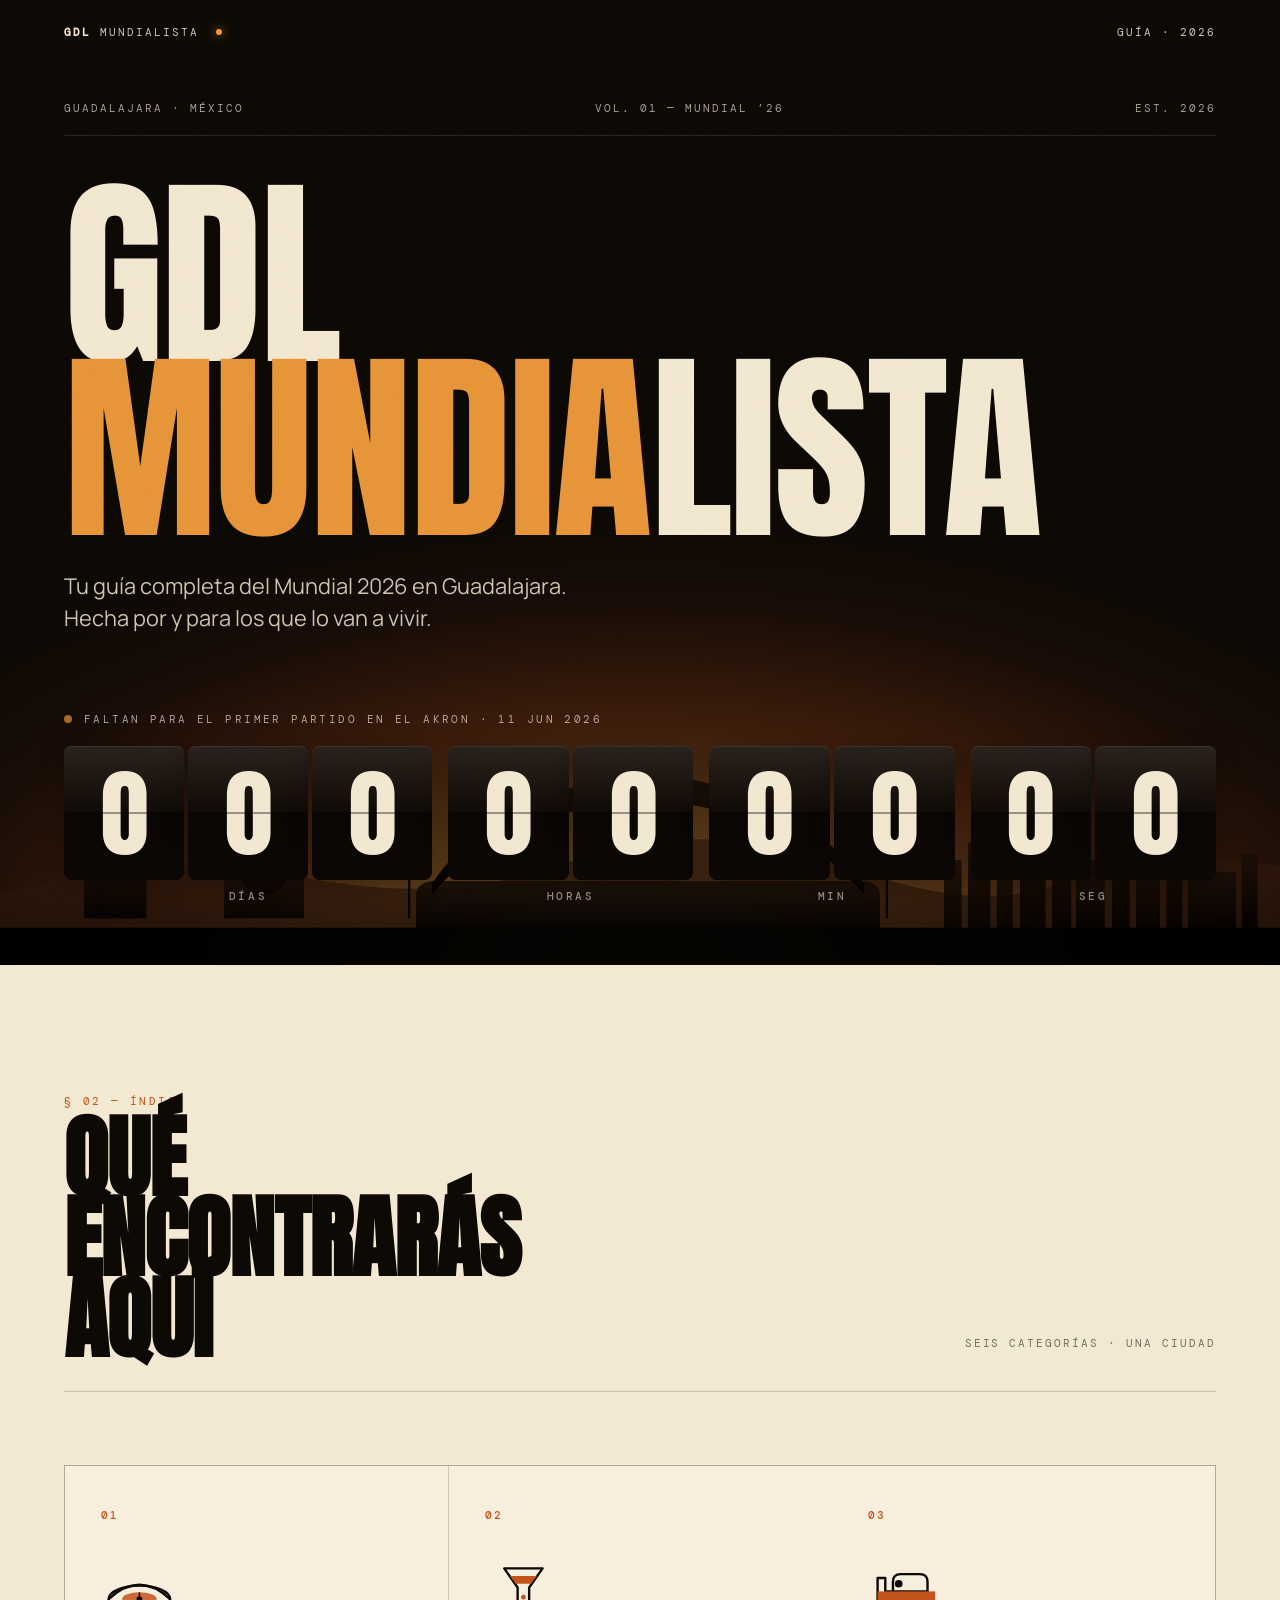
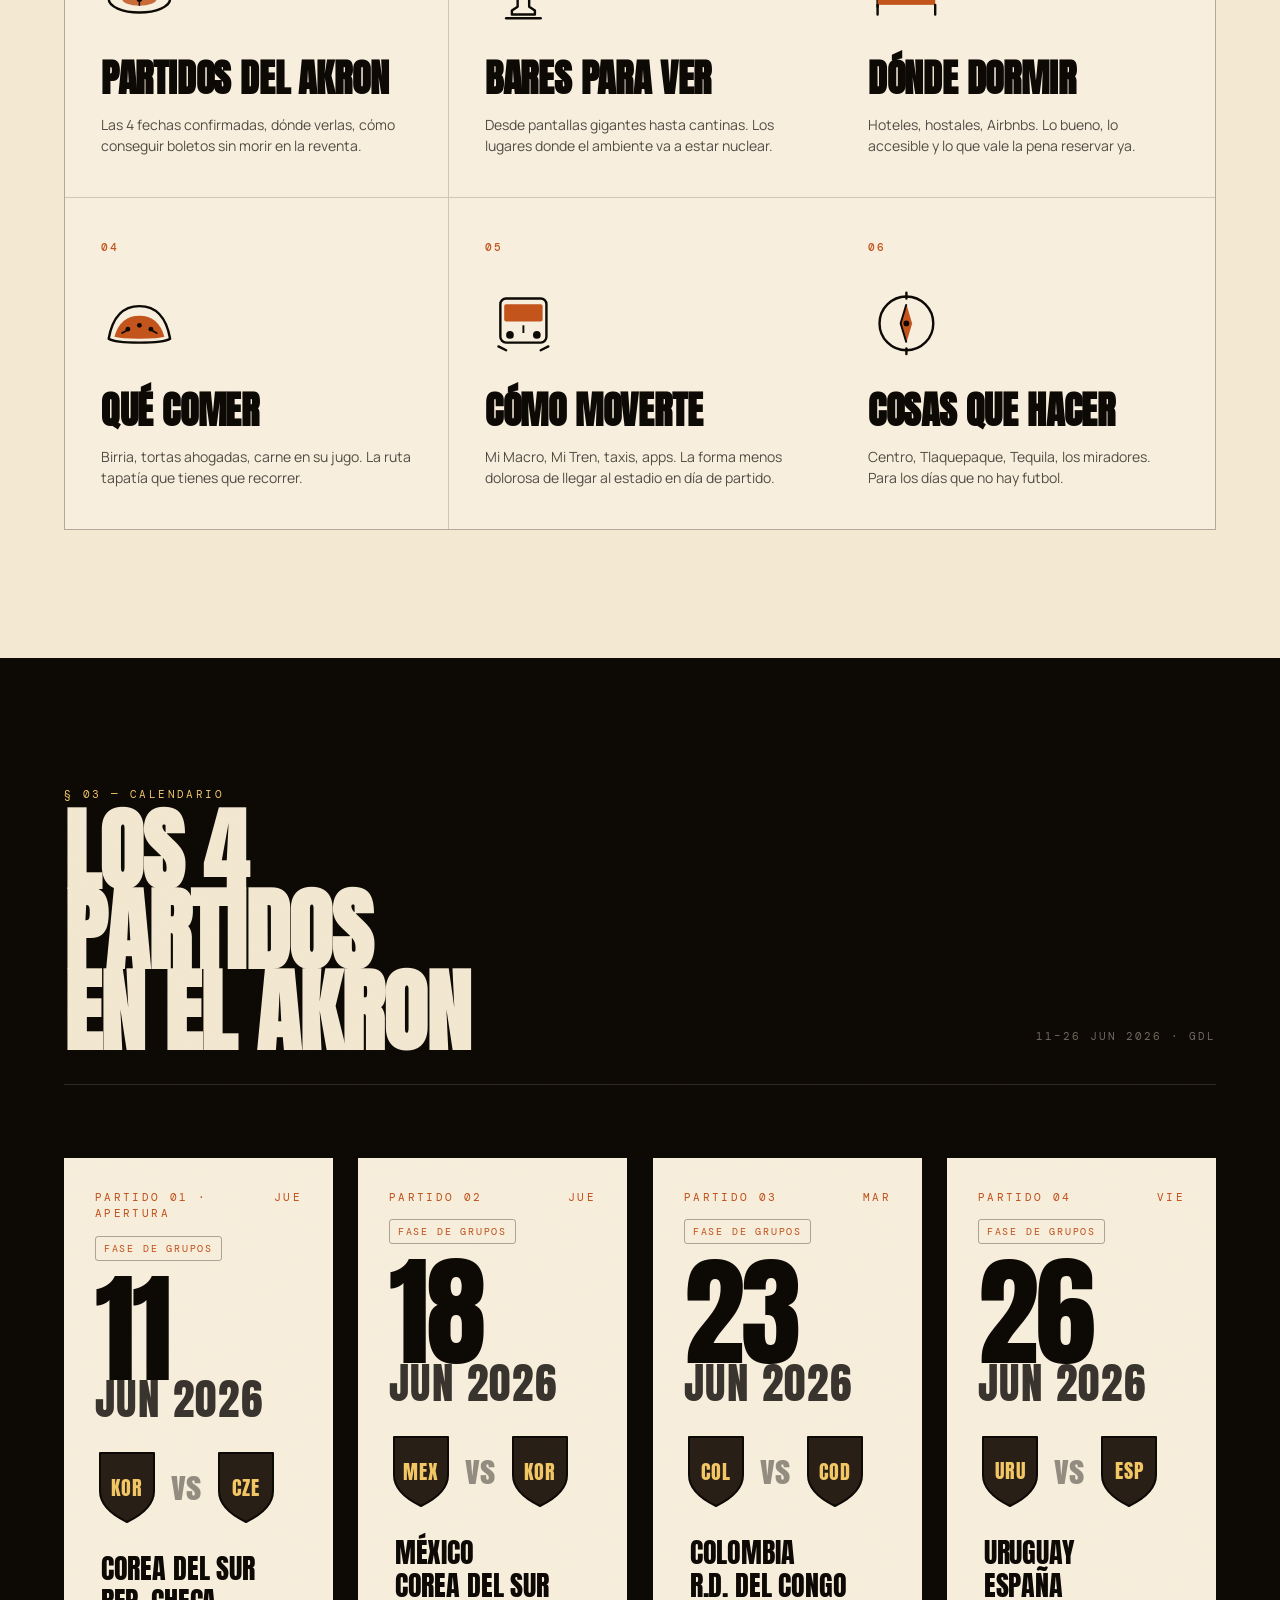
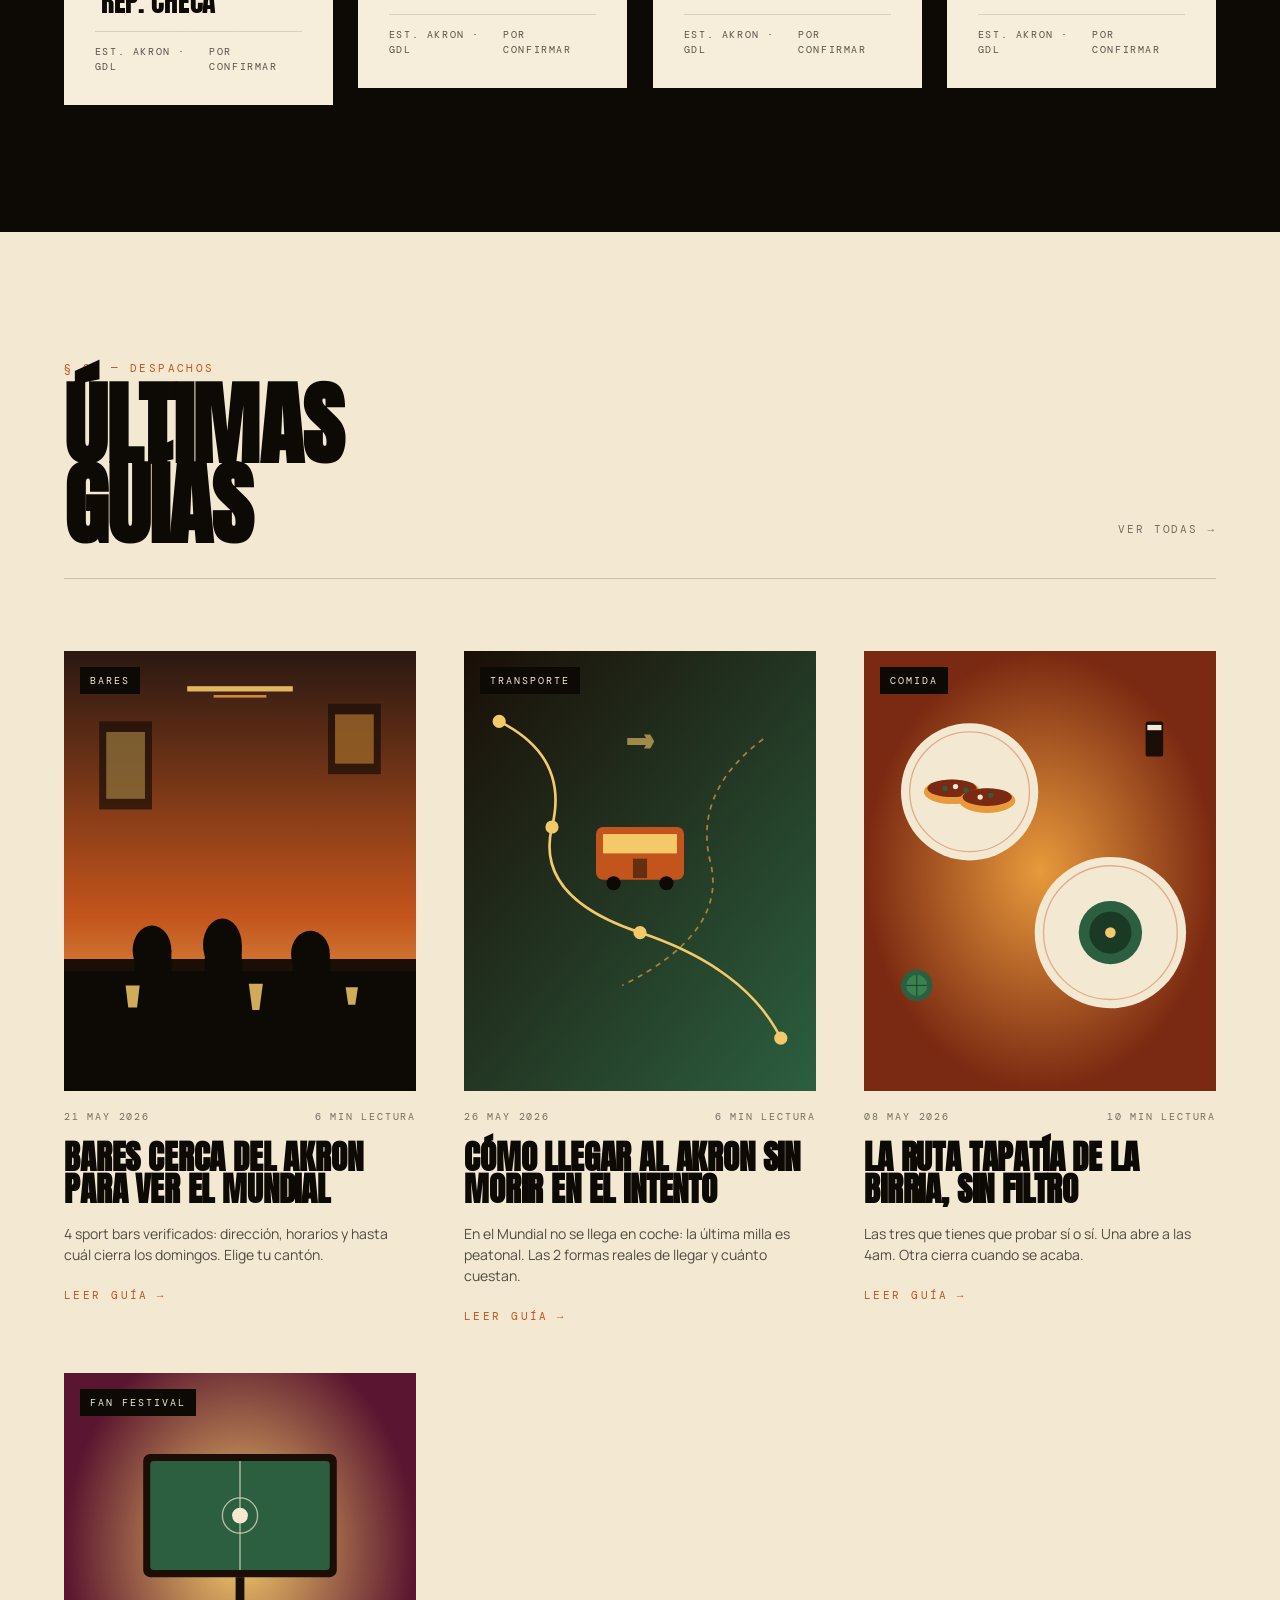
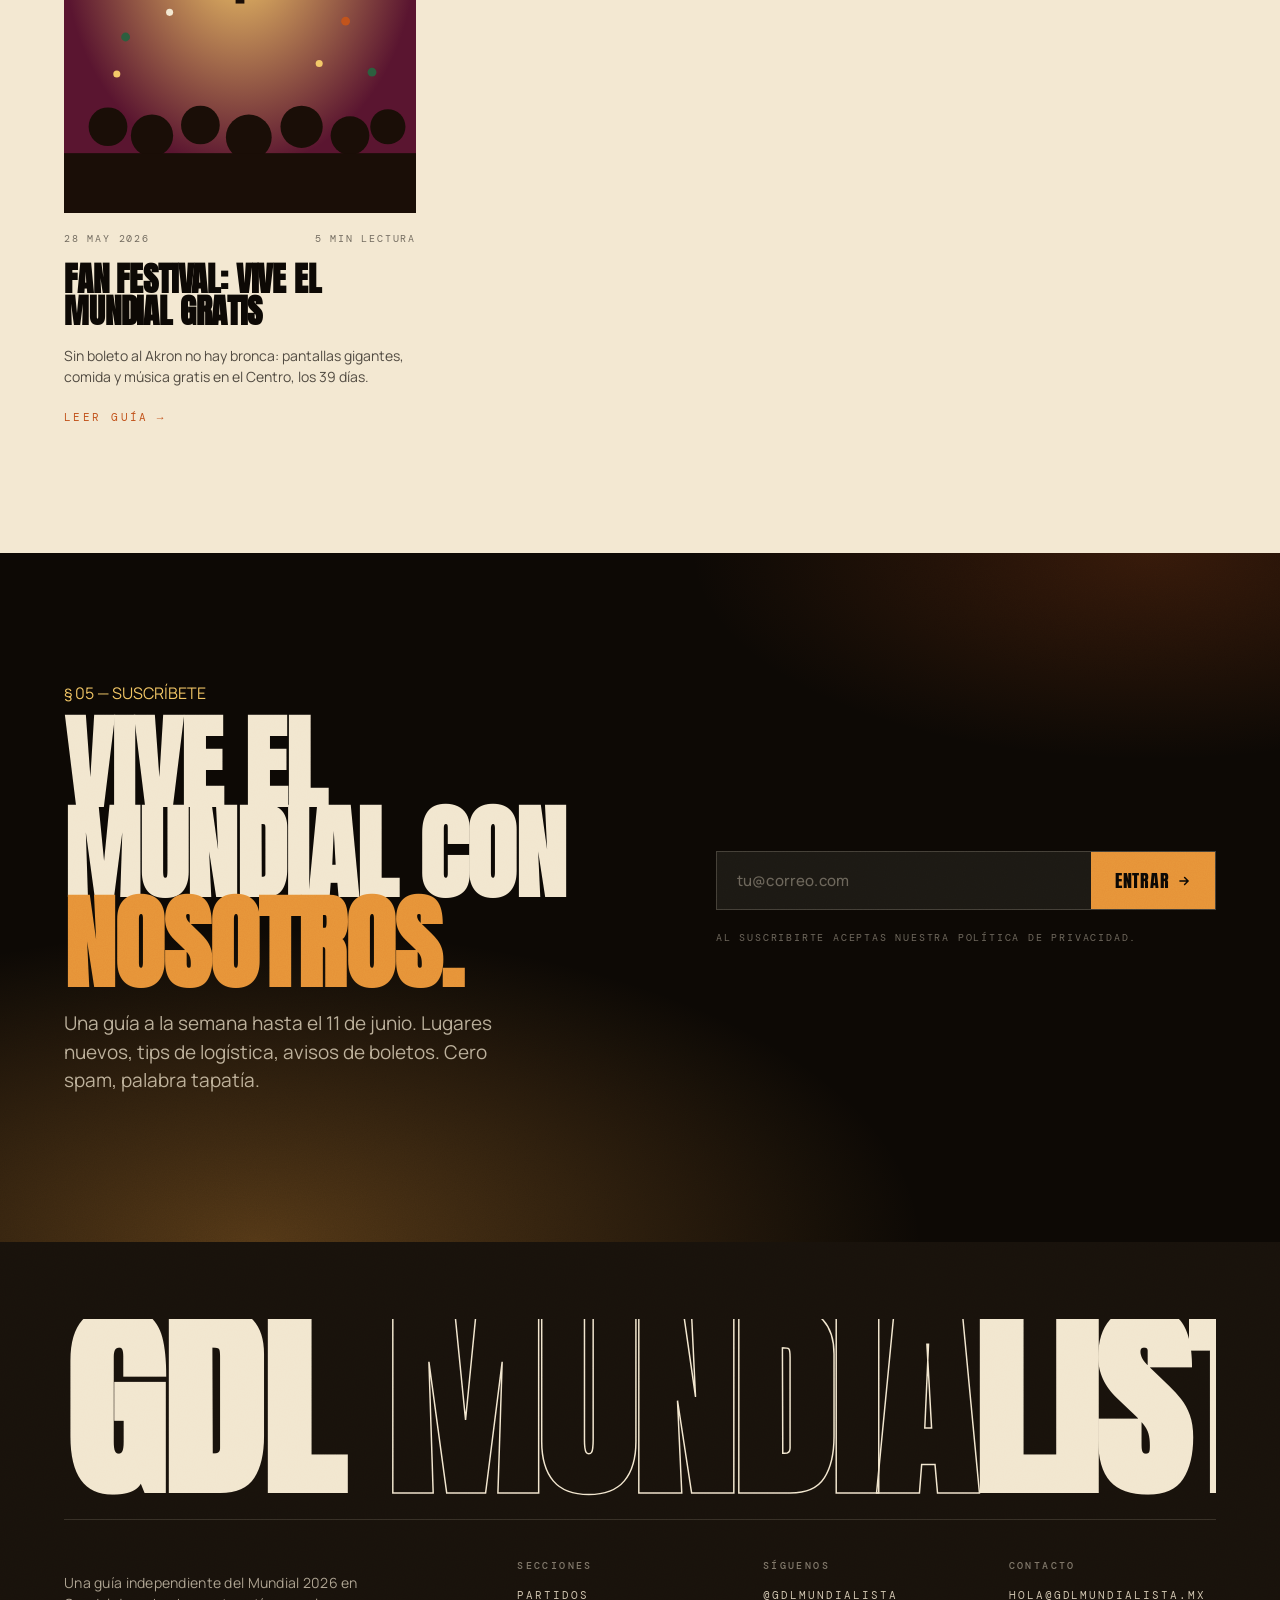
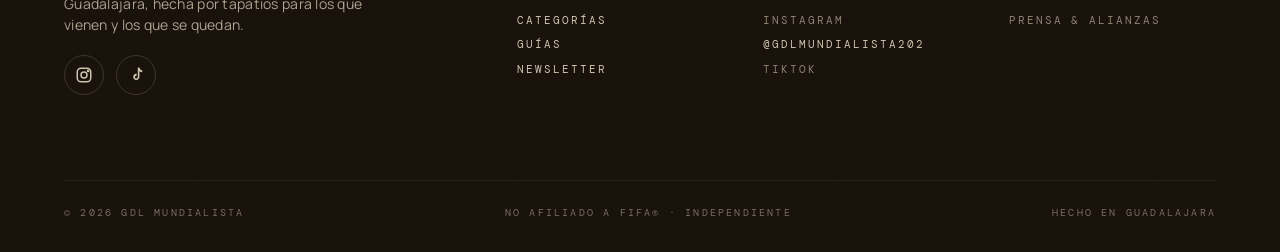
==== index.html @ d313a2b3 "Rename index (3).html to index.html" ====
<!DOCTYPE html>
<html lang="es">
<head>
<meta charset="UTF-8" />
<meta name="viewport" content="width=device-width, initial-scale=1.0" />
<title>GDL Mundialista — Tu guía completa del Mundial 2026 en Guadalajara</title>

<!-- SEO -->
<meta name="description" content="Guía independiente del Mundial 2026 en Guadalajara: los 4 partidos en el Estadio Akron, dónde verlos en bares, dónde dormir, qué comer y cómo moverte. Hecha por tapatíos." />
<meta name="keywords" content="Mundial 2026 Guadalajara, Estadio Akron, partidos Akron, México Mundial 2026, guía Guadalajara Mundial, dónde ver el Mundial GDL" />
<meta name="author" content="GDL Mundialista" />
<meta name="robots" content="index, follow" />
<meta name="theme-color" content="#1a0e07" />

<!-- Open Graph -->
<meta property="og:type" content="website" />
<meta property="og:locale" content="es_MX" />
<meta property="og:site_name" content="GDL Mundialista" />
<meta property="og:title" content="GDL Mundialista — Guía del Mundial 2026 en Guadalajara" />
<meta property="og:description" content="Los 4 partidos en el Akron, bares, hospedaje, comida tapatía y cómo moverte. Tu guía completa del Mundial 2026 en GDL." />

<!-- Twitter -->
<meta name="twitter:card" content="summary_large_image" />
<meta name="twitter:title" content="GDL Mundialista — Guía del Mundial 2026 en Guadalajara" />
<meta name="twitter:description" content="Los 4 partidos en el Akron, bares, hospedaje, comida y transporte. Tu guía del Mundial 2026 en GDL." />

<!-- Favicon (emoji inline, sin archivo extra) -->
<link rel="icon" href="data:image/svg+xml,<svg xmlns='http://www.w3.org/2000/svg' viewBox='0 0 100 100'><text y='.9em' font-size='90'>⚽</text></svg>" />

<link rel="preconnect" href="https://fonts.googleapis.com">
<link rel="preconnect" href="https://fonts.gstatic.com" crossorigin>
<link href="https://fonts.googleapis.com/css2?family=Anton&family=Manrope:wght@300;400;500;600;700;800&family=DM+Mono:wght@400;500&display=swap" rel="stylesheet">

<link rel="stylesheet" href="styles.css">
</head>
<body>

<div class="page p-amber d-balanced">

  <!-- ============================ HERO ============================ -->
  <header class="hero grain">
    <div class="hero-sky"></div>
    <div class="hero-stadium">
      <svg viewBox="0 0 1600 240" preserveAspectRatio="none" aria-hidden="true">
        <defs>
          <linearGradient id="stad-grad" x1="0" y1="0" x2="0" y2="1">
            <stop offset="0%" stop-color="#1a0e07" stop-opacity="0.95" />
            <stop offset="100%" stop-color="#000" stop-opacity="1" />
          </linearGradient>
          <linearGradient id="hill-grad" x1="0" y1="0" x2="0" y2="1">
            <stop offset="0%" stop-color="#3a1d0e" stop-opacity="0.7" />
            <stop offset="100%" stop-color="#1a0e07" stop-opacity="0.9" />
          </linearGradient>
        </defs>
        <path d="M0,180 Q200,140 380,165 T720,150 T1080,160 T1400,140 L1600,155 L1600,240 L0,240 Z" fill="url(#hill-grad)" />
        <g fill="url(#stad-grad)" opacity="0.9">
          <rect x="120" y="120" width="18" height="80" />
          <polygon points="120,120 129,90 138,120" />
          <rect x="148" y="125" width="18" height="75" />
          <polygon points="148,125 157,98 166,125" />
          <rect x="105" y="155" width="78" height="45" />
          <line x1="129" y1="80" x2="129" y2="90" stroke="#3a1d0e" stroke-width="1.5" />
          <line x1="157" y1="88" x2="157" y2="98" stroke="#3a1d0e" stroke-width="1.5" />
        </g>
        <g fill="url(#stad-grad)" opacity="0.85">
          <rect x="280" y="160" width="100" height="40" />
          <ellipse cx="330" cy="160" rx="30" ry="20" />
        </g>
        <g fill="url(#stad-grad)">
          <path d="M520,210 L520,180 Q520,170 540,168 L1080,168 Q1100,170 1100,180 L1100,210 Z" />
          <path d="M540,170 Q620,90 810,75 Q1000,90 1080,170 L1080,180 Q1000,110 810,98 Q620,110 540,180 Z" />
          <rect x="510" y="120" width="3" height="80" />
          <circle cx="511.5" cy="115" r="4" />
          <rect x="1107" y="120" width="3" height="80" />
          <circle cx="1108.5" cy="115" r="4" />
        </g>
        <g fill="url(#stad-grad)" opacity="0.9">
          <rect x="1180" y="150" width="22" height="60" />
          <rect x="1210" y="135" width="28" height="75" />
          <rect x="1246" y="155" width="20" height="55" />
          <rect x="1275" y="115" width="32" height="95" />
          <rect x="1315" y="140" width="24" height="70" />
          <rect x="1345" y="150" width="36" height="60" />
          <rect x="1390" y="125" width="22" height="85" />
          <rect x="1420" y="155" width="30" height="55" />
          <rect x="1458" y="138" width="20" height="72" />
          <rect x="1485" y="160" width="60" height="50" />
          <rect x="1552" y="145" width="20" height="65" />
          <line x1="1286" y1="115" x2="1286" y2="95" stroke="#1a0e07" stroke-width="1.5" />
        </g>
        <rect x="0" y="208" width="1600" height="32" fill="#000" />
      </svg>
    </div>

    <nav class="nav">
      <span><b>GDL</b> Mundialista <span class="dot"></span></span>
      <span>GUÍA · 2026</span>
    </nav>

    <div class="hero-content">
      <div class="hero-meta">
        <span>GUADALAJARA · MÉXICO</span>
        <span>VOL. 01 — MUNDIAL ’26</span>
        <span>EST. 2026</span>
      </div>

      <div class="reveal">
        <h1 class="display hero-title">
          <span class="row">GDL</span>
          <span class="row"><span class="accent">MUNDIA</span>LISTA</span>
        </h1>
      </div>

      <div class="reveal reveal-d2">
        <p class="hero-tagline">
          Tu guía completa del Mundial 2026 en Guadalajara.<br/>
          Hecha por y para los que lo van a vivir.
        </p>
      </div>

      <div class="hero-bottom">
        <div class="reveal reveal-d3">
          <div class="clock-eyebrow">
            <span class="pulse"></span>
            <span>Faltan para el primer partido en el Akron · 11 JUN 2026</span>
          </div>
        </div>
        <div class="reveal reveal-d4">
          <div class="clock" id="clock">
            <div class="clock-unit" style="flex:3 1 0">
              <div class="clock-digits" data-unit="days" data-width="3"></div>
              <div class="clock-label">Días</div>
            </div>
            <div class="clock-unit" style="flex:2 1 0">
              <div class="clock-digits" data-unit="hours" data-width="2"></div>
              <div class="clock-label">Horas</div>
            </div>
            <div class="clock-unit" style="flex:2 1 0">
              <div class="clock-digits" data-unit="minutes" data-width="2"></div>
              <div class="clock-label">Min</div>
            </div>
            <div class="clock-unit" style="flex:2 1 0">
              <div class="clock-digits" data-unit="seconds" data-width="2"></div>
              <div class="clock-label">Seg</div>
            </div>
          </div>
        </div>
      </div>
    </div>
  </header>

  <!-- ============================ CATEGORÍAS ============================ -->
  <section class="section" id="categorias">
    <div class="wrap">
      <div class="reveal">
        <header class="sec-header">
          <div>
            <div class="sec-num">§ 02 — ÍNDICE</div>
            <h2>Qué<br/>encontrarás<br/>aquí</h2>
          </div>
          <div class="meta">SEIS CATEGORÍAS · UNA CIUDAD</div>
        </header>
      </div>

      <div class="cat-grid">
        <div class="reveal reveal-d1 cat-card">
          <div class="cat-num">01</div>
          <div class="cat-icon">
            <svg viewBox="0 0 80 80" fill="none">
              <ellipse cx="40" cy="48" rx="32" ry="14" stroke="var(--ink)" stroke-width="2.5"/>
              <ellipse cx="40" cy="48" rx="18" ry="7" fill="var(--sun-3)" opacity="0.85"/>
              <path d="M8 48 Q40 18 72 48" stroke="var(--ink)" stroke-width="2.5" fill="none" stroke-linecap="round"/>
              <line x1="40" y1="41" x2="40" y2="55" stroke="var(--ink)" stroke-width="1.5"/>
              <circle cx="40" cy="48" r="3" fill="var(--ink)"/>
            </svg>
          </div>
          <h3 class="cat-title">Partidos del Akron</h3>
          <p class="cat-desc">Las 4 fechas confirmadas, dónde verlas, cómo conseguir boletos sin morir en la reventa.</p>
        </div>

        <div class="reveal reveal-d2 cat-card">
          <div class="cat-num">02</div>
          <div class="cat-icon">
            <svg viewBox="0 0 80 80" fill="none">
              <path d="M20 16 L60 16 L46 36 L46 56 L52 60 L52 64 L28 64 L28 60 L34 56 L34 36 Z" stroke="var(--ink)" stroke-width="2.5" stroke-linejoin="round"/>
              <path d="M26 24 L54 24 L48 32 L32 32 Z" fill="var(--sun-3)"/>
              <circle cx="40" cy="46" r="2.5" fill="var(--sun-3)"/>
              <line x1="22" y1="68" x2="58" y2="68" stroke="var(--ink)" stroke-width="2.5" stroke-linecap="round"/>
            </svg>
          </div>
          <h3 class="cat-title">Bares para ver</h3>
          <p class="cat-desc">Desde pantallas gigantes hasta cantinas. Los lugares donde el ambiente va a estar nuclear.</p>
        </div>

        <div class="reveal reveal-d3 cat-card">
          <div class="cat-num">03</div>
          <div class="cat-icon">
            <svg viewBox="0 0 80 80" fill="none">
              <path d="M10 56 L10 26 L18 26 L18 40 L62 40 L62 30 Q62 22 54 22 L34 22 Q26 22 26 30 L26 40" stroke="var(--ink)" stroke-width="2.5" stroke-linejoin="round" stroke-linecap="round" fill="none"/>
              <rect x="10" y="40" width="60" height="14" fill="var(--sun-3)"/>
              <path d="M10 54 L10 64 M70 54 L70 64" stroke="var(--ink)" stroke-width="2.5" stroke-linecap="round"/>
              <circle cx="32" cy="32" r="4" fill="var(--ink)"/>
            </svg>
          </div>
          <h3 class="cat-title">Dónde dormir</h3>
          <p class="cat-desc">Hoteles, hostales, Airbnbs. Lo bueno, lo accesible y lo que vale la pena reservar ya.</p>
        </div>

        <div class="reveal reveal-d4 cat-card">
          <div class="cat-num">04</div>
          <div class="cat-icon">
            <svg viewBox="0 0 80 80" fill="none">
              <path d="M8 56 Q14 22 40 22 Q66 22 72 56 Q66 60 40 60 Q14 60 8 56 Z" stroke="var(--ink)" stroke-width="2.5" stroke-linejoin="round" fill="none"/>
              <path d="M14 54 Q20 32 40 32 Q60 32 66 54 Q60 56 40 56 Q20 56 14 54 Z" fill="var(--sun-3)"/>
              <circle cx="28" cy="46" r="2.5" fill="var(--ink)"/>
              <circle cx="40" cy="42" r="2.5" fill="var(--ink)"/>
              <circle cx="52" cy="46" r="2.5" fill="var(--ink)"/>
              <path d="M22 50 L26 48 M54 48 L58 50" stroke="var(--ink)" stroke-width="1.8" stroke-linecap="round"/>
            </svg>
          </div>
          <h3 class="cat-title">Qué comer</h3>
          <p class="cat-desc">Birria, tortas ahogadas, carne en su jugo. La ruta tapatía que tienes que recorrer.</p>
        </div>

        <div class="reveal reveal-d5 cat-card">
          <div class="cat-num">05</div>
          <div class="cat-icon">
            <svg viewBox="0 0 80 80" fill="none">
              <rect x="16" y="14" width="48" height="46" rx="6" stroke="var(--ink)" stroke-width="2.5"/>
              <rect x="20" y="20" width="40" height="18" rx="2" fill="var(--sun-3)"/>
              <circle cx="26" cy="52" r="4" fill="var(--ink)"/>
              <circle cx="54" cy="52" r="4" fill="var(--ink)"/>
              <line x1="40" y1="42" x2="40" y2="50" stroke="var(--ink)" stroke-width="2"/>
              <line x1="14" y1="64" x2="22" y2="68" stroke="var(--ink)" stroke-width="2.5" stroke-linecap="round"/>
              <line x1="66" y1="64" x2="58" y2="68" stroke="var(--ink)" stroke-width="2.5" stroke-linecap="round"/>
            </svg>
          </div>
          <h3 class="cat-title">Cómo moverte</h3>
          <p class="cat-desc">Mi Macro, Mi Tren, taxis, apps. La forma menos dolorosa de llegar al estadio en día de partido.</p>
        </div>

        <div class="reveal reveal-d6 cat-card">
          <div class="cat-num">06</div>
          <div class="cat-icon">
            <svg viewBox="0 0 80 80" fill="none">
              <circle cx="40" cy="40" r="28" stroke="var(--ink)" stroke-width="2.5"/>
              <path d="M40 20 L46 40 L40 60 L34 40 Z" fill="var(--sun-3)"/>
              <path d="M40 20 L34 40 L40 60" stroke="var(--ink)" stroke-width="2" fill="none" stroke-linejoin="round"/>
              <circle cx="40" cy="40" r="3" fill="var(--ink)"/>
              <line x1="40" y1="8" x2="40" y2="14" stroke="var(--ink)" stroke-width="2.5" stroke-linecap="round"/>
              <line x1="40" y1="66" x2="40" y2="72" stroke="var(--ink)" stroke-width="2.5" stroke-linecap="round"/>
            </svg>
          </div>
          <h3 class="cat-title">Cosas que hacer</h3>
          <p class="cat-desc">Centro, Tlaquepaque, Tequila, los miradores. Para los días que no hay futbol.</p>
        </div>
      </div>
    </div>
  </section>

  <!-- ============================ PARTIDOS ============================ -->
  <section class="section section-dark grain" id="partidos">
    <div class="wrap">
      <div class="reveal">
        <header class="sec-header">
          <div>
            <div class="sec-num">§ 03 — CALENDARIO</div>
            <h2>Los 4<br/>partidos<br/>en el Akron</h2>
          </div>
          <div class="meta">11–26 JUN 2026 · GDL</div>
        </header>
      </div>

      <div class="match-grid">

        <!-- Partido 01 -->
        <div class="reveal reveal-d1">
          <article class="match-poster">
            <div class="match-num">
              <span>PARTIDO 01 · APERTURA</span>
              <span>JUE</span>
            </div>
            <span class="match-tag">Fase de grupos</span>
            <div class="match-date">11<span class="small">JUN 2026</span></div>
            <div class="match-shields">
              <div class="shield">
                <svg viewBox="0 0 60 76" fill="none">
                  <defs><clipPath id="s1a"><path d="M3 4 L57 4 L57 42 Q57 60 30 73 Q3 60 3 42 Z"/></clipPath></defs>
                  <g clip-path="url(#s1a)"><rect x="0" y="0" width="60" height="76" fill="#2a2017"/></g>
                  <path d="M3 4 L57 4 L57 42 Q57 60 30 73 Q3 60 3 42 Z" stroke="currentColor" stroke-width="2" fill="none" stroke-linejoin="round"/>
                  <text x="30" y="47" text-anchor="middle" font-family="Anton, sans-serif" font-size="20" fill="#f3c969" letter-spacing="1">KOR</text>
                </svg>
              </div>
              <span class="shield-vs">vs</span>
              <div class="shield">
                <svg viewBox="0 0 60 76" fill="none">
                  <defs><clipPath id="s1b"><path d="M3 4 L57 4 L57 42 Q57 60 30 73 Q3 60 3 42 Z"/></clipPath></defs>
                  <g clip-path="url(#s1b)"><rect x="0" y="0" width="60" height="76" fill="#2a2017"/></g>
                  <path d="M3 4 L57 4 L57 42 Q57 60 30 73 Q3 60 3 42 Z" stroke="currentColor" stroke-width="2" fill="none" stroke-linejoin="round"/>
                  <text x="30" y="47" text-anchor="middle" font-family="Anton, sans-serif" font-size="20" fill="#f3c969" letter-spacing="1">CZE</text>
                </svg>
              </div>
            </div>
            <div class="match-teams">
              <div class="match-team">Corea del Sur</div>
              <div class="match-team">Rep. Checa</div>
            </div>
            <div class="match-line">
              <span>EST. AKRON · GDL</span>
              <span>Por confirmar</span>
            </div>
          </article>
        </div>

        <!-- Partido 02 -->
        <div class="reveal reveal-d2">
          <article class="match-poster">
            <div class="match-num">
              <span>PARTIDO 02</span>
              <span>JUE</span>
            </div>
            <span class="match-tag">Fase de grupos</span>
            <div class="match-date">18<span class="small">JUN 2026</span></div>
            <div class="match-shields">
              <div class="shield">
                <svg viewBox="0 0 60 76" fill="none">
                  <defs><clipPath id="s2a"><path d="M3 4 L57 4 L57 42 Q57 60 30 73 Q3 60 3 42 Z"/></clipPath></defs>
                  <g clip-path="url(#s2a)"><rect x="0" y="0" width="60" height="76" fill="#2a2017"/></g>
                  <path d="M3 4 L57 4 L57 42 Q57 60 30 73 Q3 60 3 42 Z" stroke="currentColor" stroke-width="2" fill="none" stroke-linejoin="round"/>
                  <text x="30" y="47" text-anchor="middle" font-family="Anton, sans-serif" font-size="20" fill="#f3c969" letter-spacing="1">MEX</text>
                </svg>
              </div>
              <span class="shield-vs">vs</span>
              <div class="shield">
                <svg viewBox="0 0 60 76" fill="none">
                  <defs><clipPath id="s2b"><path d="M3 4 L57 4 L57 42 Q57 60 30 73 Q3 60 3 42 Z"/></clipPath></defs>
                  <g clip-path="url(#s2b)"><rect x="0" y="0" width="60" height="76" fill="#2a2017"/></g>
                  <path d="M3 4 L57 4 L57 42 Q57 60 30 73 Q3 60 3 42 Z" stroke="currentColor" stroke-width="2" fill="none" stroke-linejoin="round"/>
                  <text x="30" y="47" text-anchor="middle" font-family="Anton, sans-serif" font-size="20" fill="#f3c969" letter-spacing="1">KOR</text>
                </svg>
              </div>
            </div>
            <div class="match-teams">
              <div class="match-team">México</div>
              <div class="match-team">Corea del Sur</div>
            </div>
            <div class="match-line">
              <span>EST. AKRON · GDL</span>
              <span>Por confirmar</span>
            </div>
          </article>
        </div>

        <!-- Partido 03 -->
        <div class="reveal reveal-d3">
          <article class="match-poster">
            <div class="match-num">
              <span>PARTIDO 03</span>
              <span>MAR</span>
            </div>
            <span class="match-tag">Fase de grupos</span>
            <div class="match-date">23<span class="small">JUN 2026</span></div>
            <div class="match-shields">
              <div class="shield">
                <svg viewBox="0 0 60 76" fill="none">
                  <defs><clipPath id="s3a"><path d="M3 4 L57 4 L57 42 Q57 60 30 73 Q3 60 3 42 Z"/></clipPath></defs>
                  <g clip-path="url(#s3a)"><rect x="0" y="0" width="60" height="76" fill="#2a2017"/></g>
                  <path d="M3 4 L57 4 L57 42 Q57 60 30 73 Q3 60 3 42 Z" stroke="currentColor" stroke-width="2" fill="none" stroke-linejoin="round"/>
                  <text x="30" y="47" text-anchor="middle" font-family="Anton, sans-serif" font-size="20" fill="#f3c969" letter-spacing="1">COL</text>
                </svg>
              </div>
              <span class="shield-vs">vs</span>
              <div class="shield">
                <svg viewBox="0 0 60 76" fill="none">
                  <defs><clipPath id="s3b"><path d="M3 4 L57 4 L57 42 Q57 60 30 73 Q3 60 3 42 Z"/></clipPath></defs>
                  <g clip-path="url(#s3b)"><rect x="0" y="0" width="60" height="76" fill="#2a2017"/></g>
                  <path d="M3 4 L57 4 L57 42 Q57 60 30 73 Q3 60 3 42 Z" stroke="currentColor" stroke-width="2" fill="none" stroke-linejoin="round"/>
                  <text x="30" y="47" text-anchor="middle" font-family="Anton, sans-serif" font-size="20" fill="#f3c969" letter-spacing="1">COD</text>
                </svg>
              </div>
            </div>
            <div class="match-teams">
              <div class="match-team">Colombia</div>
              <div class="match-team">R.D. del Congo</div>
            </div>
            <div class="match-line">
              <span>EST. AKRON · GDL</span>
              <span>Por confirmar</span>
            </div>
          </article>
        </div>

        <!-- Partido 04 (por confirmar) -->
        <div class="reveal reveal-d4">
          <article class="match-poster">
            <div class="match-num">
              <span>PARTIDO 04</span>
              <span>VIE</span>
            </div>
            <span class="match-tag">Fase de grupos</span>
            <div class="match-date">26<span class="small">JUN 2026</span></div>
            <div class="match-shields">
              <div class="shield">
                <svg viewBox="0 0 60 76" fill="none">
                  <defs><clipPath id="s4a"><path d="M3 4 L57 4 L57 42 Q57 60 30 73 Q3 60 3 42 Z"/></clipPath></defs>
                  <g clip-path="url(#s4a)">
                    <rect x="0" y="0" width="60" height="76" fill="#2a2017"/>
                  </g>
                  <path d="M3 4 L57 4 L57 42 Q57 60 30 73 Q3 60 3 42 Z" stroke="currentColor" stroke-width="2" fill="none" stroke-linejoin="round"/>
                  <text x="30" y="46" text-anchor="middle" font-family="Anton, sans-serif" font-size="20" fill="#f3c969" letter-spacing="1">URU</text>
                </svg>
              </div>
              <span class="shield-vs">vs</span>
              <div class="shield">
                <svg viewBox="0 0 60 76" fill="none">
                  <defs><clipPath id="s4b"><path d="M3 4 L57 4 L57 42 Q57 60 30 73 Q3 60 3 42 Z"/></clipPath></defs>
                  <g clip-path="url(#s4b)">
                    <rect x="0" y="0" width="60" height="76" fill="#2a2017"/>
                  </g>
                  <path d="M3 4 L57 4 L57 42 Q57 60 30 73 Q3 60 3 42 Z" stroke="currentColor" stroke-width="2" fill="none" stroke-linejoin="round"/>
                  <text x="30" y="46" text-anchor="middle" font-family="Anton, sans-serif" font-size="20" fill="#f3c969" letter-spacing="1">ESP</text>
                </svg>
              </div>
            </div>
            <div class="match-teams">
              <div class="match-team">Uruguay</div>
              <div class="match-team">España</div>
            </div>
            <div class="match-line">
              <span>EST. AKRON · GDL</span>
              <span>Por confirmar</span>
            </div>
          </article>
        </div>

      </div>
    </div>
  </section>

  <!-- ============================ GUÍAS ============================ -->
  <section class="section" id="guias">
    <div class="wrap">
      <div class="reveal">
        <header class="sec-header">
          <div>
            <div class="sec-num">§ 04 — DESPACHOS</div>
            <h2>Últimas<br/>guías</h2>
          </div>
          <div class="meta">VER TODAS →</div>
        </header>
      </div>

      <div class="guides-grid">

        <a class="reveal reveal-d1 guide" href="bares.html">
          <div class="guide-cover">
            <span class="guide-cat">Bares</span>
            <svg viewBox="0 0 400 500" preserveAspectRatio="xMidYMid slice">
              <defs>
                <linearGradient id="gc1" x1="0" y1="0" x2="0" y2="1">
                  <stop offset="0%" stop-color="#2a1812"/>
                  <stop offset="60%" stop-color="#c2541c"/>
                  <stop offset="100%" stop-color="#f3c969"/>
                </linearGradient>
              </defs>
              <rect width="400" height="500" fill="url(#gc1)"/>
              <rect x="40" y="80" width="60" height="100" fill="#1a0e07" opacity="0.7"/>
              <rect x="48" y="92" width="44" height="76" fill="#f3c969" opacity="0.4"/>
              <rect x="300" y="60" width="60" height="80" fill="#1a0e07" opacity="0.7"/>
              <rect x="308" y="72" width="44" height="56" fill="#e89a3c" opacity="0.5"/>
              <rect x="0" y="360" width="400" height="140" fill="#0d0905"/>
              <rect x="0" y="350" width="400" height="14" fill="#1a0e07"/>
              <g fill="#0d0905">
                <ellipse cx="100" cy="340" rx="22" ry="28"/>
                <rect x="80" y="340" width="42" height="30"/>
                <ellipse cx="180" cy="334" rx="22" ry="30"/>
                <rect x="160" y="334" width="42" height="40"/>
                <ellipse cx="280" cy="344" rx="22" ry="26"/>
                <rect x="260" y="344" width="42" height="28"/>
              </g>
              <g fill="#f3c969" opacity="0.85">
                <path d="M70 380 L86 380 L83 405 L73 405 Z"/>
                <path d="M210 378 L226 378 L222 408 L214 408 Z"/>
                <path d="M320 382 L334 382 L331 402 L323 402 Z"/>
              </g>
              <rect x="140" y="40" width="120" height="6" fill="#f3c969" opacity="0.9"/>
              <rect x="170" y="50" width="60" height="3" fill="#e89a3c" opacity="0.85"/>
            </svg>
          </div>
          <div class="guide-meta">
            <span>21 MAY 2026</span>
            <span>6 MIN LECTURA</span>
          </div>
          <h3 class="guide-title">Bares cerca del Akron para ver el Mundial</h3>
          <p class="guide-snip">4 sport bars verificados: dirección, horarios y hasta cuál cierra los domingos. Elige tu cantón.</p>
          <span class="guide-read">Leer guía</span>
        </a>

        <a class="reveal reveal-d2 guide" href="transporte.html">
          <div class="guide-cover">
            <span class="guide-cat">Transporte</span>
            <svg viewBox="0 0 400 500" preserveAspectRatio="xMidYMid slice">
              <defs>
                <linearGradient id="gc2" x1="0" y1="0" x2="1" y2="1">
                  <stop offset="0%" stop-color="#1a0e07"/>
                  <stop offset="100%" stop-color="#2c5f3f"/>
                </linearGradient>
              </defs>
              <rect width="400" height="500" fill="url(#gc2)"/>
              <g stroke="#f3c969" stroke-width="3" fill="none" stroke-linecap="round">
                <path d="M40 80 Q120 120 100 200 Q80 280 200 320 Q320 360 360 440"/>
                <circle cx="40" cy="80" r="6" fill="#f3c969"/>
                <circle cx="100" cy="200" r="6" fill="#f3c969"/>
                <circle cx="200" cy="320" r="6" fill="#f3c969"/>
                <circle cx="360" cy="440" r="6" fill="#f3c969"/>
              </g>
              <g stroke="#e89a3c" stroke-width="2" stroke-dasharray="6 6" fill="none" opacity="0.7">
                <path d="M340 100 Q260 160 280 240 Q300 320 180 380"/>
              </g>
              <g transform="translate(150 200)">
                <rect x="0" y="0" width="100" height="60" rx="8" fill="#c2541c"/>
                <rect x="8" y="8" width="84" height="22" fill="#f3c969"/>
                <circle cx="20" cy="64" r="8" fill="#0d0905"/>
                <circle cx="80" cy="64" r="8" fill="#0d0905"/>
                <rect x="42" y="36" width="16" height="22" fill="#0d0905" opacity="0.5"/>
              </g>
              <text x="200" y="120" text-anchor="middle" font-family="Anton, sans-serif" font-size="48" fill="#f3c969" opacity="0.6">→</text>
            </svg>
          </div>
          <div class="guide-meta">
            <span>26 MAY 2026</span>
            <span>6 MIN LECTURA</span>
          </div>
          <h3 class="guide-title">Cómo llegar al Akron sin morir en el intento</h3>
          <p class="guide-snip">En el Mundial no se llega en coche: la última milla es peatonal. Las 2 formas reales de llegar y cuánto cuestan.</p>
          <span class="guide-read">Leer guía</span>
        </a>

        <a class="reveal reveal-d3 guide" href="#">
          <div class="guide-cover">
            <span class="guide-cat">Comida</span>
            <svg viewBox="0 0 400 500" preserveAspectRatio="xMidYMid slice">
              <defs>
                <radialGradient id="gc3" cx="0.5" cy="0.5">
                  <stop offset="0%" stop-color="#e89a3c"/>
                  <stop offset="100%" stop-color="#7a2912"/>
                </radialGradient>
              </defs>
              <rect width="400" height="500" fill="url(#gc3)"/>
              <circle cx="120" cy="160" r="78" fill="#f3e8d2"/>
              <circle cx="120" cy="160" r="68" fill="none" stroke="#c2541c" stroke-width="1.5" opacity="0.4"/>
              <g>
                <ellipse cx="100" cy="160" rx="32" ry="14" fill="#e89a3c"/>
                <ellipse cx="100" cy="156" rx="28" ry="10" fill="#7a2912"/>
                <ellipse cx="140" cy="170" rx="32" ry="14" fill="#e89a3c"/>
                <ellipse cx="140" cy="166" rx="28" ry="10" fill="#7a2912"/>
                <circle cx="92" cy="156" r="3" fill="#2c5f3f"/>
                <circle cx="104" cy="154" r="3" fill="#f3e8d2"/>
                <circle cx="116" cy="158" r="3" fill="#2c5f3f"/>
                <circle cx="132" cy="166" r="3" fill="#f3e8d2"/>
                <circle cx="144" cy="164" r="3" fill="#2c5f3f"/>
              </g>
              <circle cx="280" cy="320" r="86" fill="#f3e8d2"/>
              <circle cx="280" cy="320" r="76" fill="none" stroke="#c2541c" stroke-width="1.5" opacity="0.4"/>
              <g>
                <circle cx="280" cy="320" r="36" fill="#2c5f3f"/>
                <circle cx="280" cy="320" r="24" fill="#1a3a26"/>
                <circle cx="280" cy="320" r="6" fill="#f3c969"/>
              </g>
              <circle cx="60" cy="380" r="18" fill="#2c5f3f"/>
              <circle cx="60" cy="380" r="12" fill="#3a8050"/>
              <line x1="60" y1="368" x2="60" y2="392" stroke="#1a3a26" stroke-width="1"/>
              <line x1="48" y1="380" x2="72" y2="380" stroke="#1a3a26" stroke-width="1"/>
              <rect x="320" y="80" width="20" height="40" rx="3" fill="#1a0e07"/>
              <rect x="322" y="84" width="16" height="6" fill="#f3e8d2"/>
            </svg>
          </div>
          <div class="guide-meta">
            <span>08 MAY 2026</span>
            <span>10 MIN LECTURA</span>
          </div>
          <h3 class="guide-title">La ruta tapatía de la birria, sin filtro</h3>
          <p class="guide-snip">Las tres que tienes que probar sí o sí. Una abre a las 4am. Otra cierra cuando se acaba.</p>
          <span class="guide-read">Leer guía</span>
        </a>

        <a class="reveal reveal-d3 guide" href="fan-fest.html">
          <div class="guide-cover">
            <span class="guide-cat">Fan Festival</span>
            <svg viewBox="0 0 400 500" preserveAspectRatio="xMidYMid slice">
              <defs>
                <radialGradient id="gcff" cx="0.5" cy="0.4">
                  <stop offset="0%" stop-color="#f3c969"/>
                  <stop offset="100%" stop-color="#5a1530"/>
                </radialGradient>
              </defs>
              <rect width="400" height="500" fill="url(#gcff)"/>
              <rect x="90" y="92" width="220" height="140" rx="8" fill="#1a0e07"/>
              <rect x="98" y="100" width="204" height="124" rx="4" fill="#2c5f3f"/>
              <line x1="200" y1="100" x2="200" y2="224" stroke="#f3e8d2" stroke-width="1.5" opacity="0.7"/>
              <circle cx="200" cy="162" r="20" fill="none" stroke="#f3e8d2" stroke-width="1.5" opacity="0.7"/>
              <circle cx="200" cy="162" r="9" fill="#f3e8d2"/>
              <rect x="195" y="232" width="10" height="30" fill="#1a0e07"/>
              <circle cx="70" cy="300" r="5" fill="#2c5f3f"/>
              <circle cx="320" cy="282" r="5" fill="#c2541c"/>
              <circle cx="120" cy="272" r="4" fill="#f3e8d2"/>
              <circle cx="290" cy="330" r="4" fill="#f3c969"/>
              <circle cx="60" cy="342" r="4" fill="#f3c969"/>
              <circle cx="350" cy="340" r="5" fill="#2c5f3f"/>
              <g fill="#1a0e07">
                <circle cx="50" cy="402" r="22"/><circle cx="100" cy="412" r="24"/>
                <circle cx="155" cy="400" r="22"/><circle cx="210" cy="414" r="26"/>
                <circle cx="270" cy="402" r="24"/><circle cx="325" cy="412" r="22"/>
                <circle cx="368" cy="402" r="20"/>
              </g>
              <rect x="0" y="432" width="400" height="70" fill="#1a0e07"/>
            </svg>
          </div>
          <div class="guide-meta">
            <span>28 MAY 2026</span>
            <span>5 MIN LECTURA</span>
          </div>
          <h3 class="guide-title">Fan Festival: vive el Mundial gratis</h3>
          <p class="guide-snip">Sin boleto al Akron no hay bronca: pantallas gigantes, comida y música gratis en el Centro, los 39 días.</p>
          <span class="guide-read">Leer guía</span>
        </a>

      </div>
    </div>
  </section>

  <!-- ============================ NEWSLETTER ============================ -->
  <section class="section newsletter grain" id="newsletter">
    <div class="newsletter-bg"></div>
    <div class="wrap" style="position:relative; z-index:2">
      <div class="newsletter-inner">
        <div class="reveal">
          <div>
            <div class="sec-num" style="color:var(--sun-1); margin-bottom:14px">§ 05 — SUSCRÍBETE</div>
            <h2>Vive el<br/>Mundial con<br/><span class="accent">nosotros.</span></h2>
            <p>Una guía a la semana hasta el 11 de junio. Lugares nuevos, tips de logística, avisos de boletos. Cero spam, palabra tapatía.</p>
          </div>
        </div>

        <div class="reveal reveal-d2">
          <form class="newsletter-form" id="nl-form">
            <div class="input-wrap">
              <input type="email" placeholder="tu@correo.com" required />
              <button type="submit">ENTRAR <svg viewBox="0 0 24 24" width="14" height="14" fill="none" stroke="currentColor" stroke-width="2.5" stroke-linecap="round"><path d="M5 12h14M13 6l6 6-6 6"/></svg></button>
            </div>
            <div class="newsletter-fine" id="nl-fine">AL SUSCRIBIRTE ACEPTAS NUESTRA POLÍTICA DE PRIVACIDAD.</div>
          </form>
        </div>
      </div>
    </div>
  </section>

  <!-- ============================ FOOTER ============================ -->
  <footer class="footer grain">
    <div style="max-width:1320px; margin:0 auto">
      <h2 class="footer-wordmark">GDL <span class="stroke">MUNDIA</span>LISTA</h2>
    </div>
    <div class="footer-grid">
      <div class="footer-col">
        <p class="footer-tag">Una guía independiente del Mundial 2026 en Guadalajara, hecha por tapatíos para los que vienen y los que se quedan.</p>
        <div class="footer-social">
          <a href="https://www.instagram.com/gdlmundialista" aria-label="Instagram" target="_blank" rel="noopener">
            <svg viewBox="0 0 24 24" width="18" height="18" fill="none" stroke="currentColor" stroke-width="2" stroke-linecap="round" stroke-linejoin="round"><rect x="3" y="3" width="18" height="18" rx="5"/><circle cx="12" cy="12" r="4"/><circle cx="17.5" cy="6.5" r="0.8" fill="currentColor"/></svg>
          </a>
          <a href="https://www.tiktok.com/@gdlmundialista202" aria-label="TikTok" target="_blank" rel="noopener">
            <svg viewBox="0 0 24 24" width="18" height="18" fill="currentColor"><path d="M16.6 2c.4 2.2 1.6 3.6 3.8 3.9v2.4c-1.4 0-2.7-.4-3.8-1.2V14c0 4.7-5.1 6.2-7.4 3-1.9-2.7-.2-7 3.6-7v2.6c-.6.1-1.3.4-1.7 1-1.2 1.8 0 3.4 2 2.8 1-.3 1.3-1.2 1.3-2V2h2.2z"/></svg>
          </a>
        </div>
      </div>
      <div class="footer-col">
        <h4>SECCIONES</h4>
        <a href="#partidos">Partidos</a>
        <a href="#categorias">Categorías</a>
        <a href="#guias">Guías</a>
        <a href="#newsletter">Newsletter</a>
      </div>
      <div class="footer-col">
        <h4>SÍGUENOS</h4>
        <a href="https://www.instagram.com/gdlmundialista" target="_blank" rel="noopener">@gdlmundialista</a>
        <span style="opacity:0.55">Instagram</span>
        <a href="https://www.tiktok.com/@gdlmundialista202" target="_blank" rel="noopener">@gdlmundialista202</a>
        <span style="opacity:0.55">TikTok</span>
      </div>
      <div class="footer-col">
        <h4>CONTACTO</h4>
        <a href="mailto:hola@gdlmundialista.mx">hola@gdlmundialista.mx</a>
        <span style="opacity:0.55">Prensa & alianzas</span>
      </div>
    </div>
    <div class="footer-base">
      <span>© 2026 GDL MUNDIALISTA</span>
      <span>NO AFILIADO A FIFA® · INDEPENDIENTE</span>
      <span>HECHO EN GUADALAJARA</span>
    </div>
  </footer>

</div>

<script>
/* ---------- Reveal on scroll ---------- */
(function () {
  var registry = new Set();
  document.querySelectorAll('.reveal').forEach(function (el) { registry.add(el); });
  function check() {
    var trigger = window.innerHeight * 0.9;
    registry.forEach(function (el) {
      var r = el.getBoundingClientRect();
      if (r.top < trigger && r.bottom > 0) { el.classList.add('in'); registry.delete(el); }
    });
  }
  var scheduled = false;
  function schedule() {
    if (scheduled) return;
    scheduled = true;
    requestAnimationFrame(function () { scheduled = false; check(); });
  }
  window.addEventListener('scroll', schedule, { passive: true });
  window.addEventListener('resize', schedule);
  check();
  setTimeout(function () {
    document.querySelectorAll('.reveal').forEach(function (el) { el.classList.add('in'); });
  }, 2500);
})();

/* ---------- Flip clock countdown ---------- */
(function () {
  var TARGET = new Date("2026-06-11T12:00:00-06:00").getTime();
  var containers = Array.prototype.slice.call(document.querySelectorAll('.clock-digits'));

  function remaining() {
    var diff = Math.max(0, TARGET - Date.now());
    var d = Math.floor(diff / 86400000); diff -= d * 86400000;
    var h = Math.floor(diff / 3600000); diff -= h * 3600000;
    var m = Math.floor(diff / 60000); diff -= m * 60000;
    var s = Math.floor(diff / 1000);
    return { days: d, hours: h, minutes: m, seconds: s };
  }

  function ensureDigits(c, width) {
    if (c.children.length === width) return;
    c.innerHTML = '';
    for (var i = 0; i < width; i++) {
      var dd = document.createElement('div');
      dd.className = 'clock-digit';
      dd.appendChild(document.createElement('span'));
      c.appendChild(dd);
    }
  }

  function render() {
    var t = remaining();
    containers.forEach(function (c) {
      var unit = c.getAttribute('data-unit');
      var width = parseInt(c.getAttribute('data-width'), 10);
      ensureDigits(c, width);
      var str = String(Math.max(0, t[unit])).padStart(width, '0');
      for (var i = 0; i < width; i++) {
        var digitBox = c.children[i];
        var span = digitBox.firstChild;
        if (span.textContent !== str[i]) {
          span.textContent = str[i];
          digitBox.classList.add('flip');
          (function (node) { setTimeout(function () { node.classList.remove('flip'); }, 500); })(digitBox);
        }
      }
    });
  }

  render();
  setInterval(render, 1000);
})();

/* ---------- Newsletter (visual, sin backend) ---------- */
(function () {
  var form = document.getElementById('nl-form');
  if (!form) return;
  var input = form.querySelector('input');
  var btn = form.querySelector('button');
  var fine = document.getElementById('nl-fine');
  var defaultBtn = btn.innerHTML;
  form.addEventListener('submit', function (e) {
    e.preventDefault();
    if (input.value.indexOf('@') === -1) return;
    btn.classList.add('is-done');
    btn.innerHTML = '✓ LISTO';
    fine.textContent = 'Nos vemos en tu inbox. Bienvenido al equipo.';
  });
  input.addEventListener('input', function () {
    if (!btn.classList.contains('is-done')) return;
    btn.classList.remove('is-done');
    btn.innerHTML = defaultBtn;
    fine.textContent = 'AL SUSCRIBIRTE ACEPTAS NUESTRA POLÍTICA DE PRIVACIDAD.';
  });
})();
</script>
</body>
</html>
---- styles.css ----
/* ============================================================
   GDL MUNDIALISTA — base styles & design tokens
   ============================================================ */

:root {
  /* base neutrals */
  --ink: #0d0905;
  --ink-2: #1a130c;
  --cream: #f3e8d2;
  --cream-2: #ebdcc0;
  --cream-3: #e0cda8;
  --paper: #f7eedd;

  /* palette: AMBER (default) — atardecer dorado/ámbar */
  --sun-1: #f3c969;   /* light gold */
  --sun-2: #e89a3c;   /* warm amber */
  --sun-3: #c2541c;   /* burnt orange */
  --sun-4: #7a2912;   /* deep ember */

  /* accents */
  --green: #2c5f3f;   /* deep mexican green */
  --red: #b03a3a;     /* vermillion red */

  /* density */
  --pad-section-y: clamp(72px, 10vw, 140px);
  --pad-section-x: clamp(20px, 5vw, 80px);
  --gap-block: clamp(48px, 6vw, 96px);

  /* type */
  --ff-display: "Anton", "Bebas Neue", "Archivo Black", sans-serif;
  --ff-body: "Manrope", system-ui, -apple-system, sans-serif;
  --ff-mono: "DM Mono", ui-monospace, monospace;
}

/* palette variants */
.p-amber {
  --sun-1: #f3c969;
  --sun-2: #e89a3c;
  --sun-3: #c2541c;
  --sun-4: #7a2912;
}
.p-burnt {
  --sun-1: #e8a464;
  --sun-2: #c87035;
  --sun-3: #9a3c14;
  --sun-4: #5a1908;
}
.p-rosy {
  --sun-1: #f4b89a;
  --sun-2: #e07a5f;
  --sun-3: #b04a55;
  --sun-4: #6a1f3d;
}

/* density variants */
.d-airy {
  --pad-section-y: clamp(96px, 13vw, 180px);
  --gap-block: clamp(64px, 8vw, 120px);
}
.d-compact {
  --pad-section-y: clamp(48px, 7vw, 96px);
  --gap-block: clamp(32px, 4vw, 64px);
}

/* ============================================================
   RESET
   ============================================================ */
*, *::before, *::after { box-sizing: border-box; }
html, body { margin: 0; padding: 0; }
body {
  font-family: var(--ff-body);
  background: var(--cream);
  color: var(--ink);
  -webkit-font-smoothing: antialiased;
  text-rendering: optimizeLegibility;
  line-height: 1.5;
  overflow-x: hidden;
}
img, svg { display: block; max-width: 100%; }
button { font: inherit; }

/* ============================================================
   PAPER GRAIN OVERLAY (applied via class)
   ============================================================ */
.grain {
  position: relative;
}
.grain::after {
  content: "";
  position: absolute;
  inset: 0;
  pointer-events: none;
  z-index: 5;
  opacity: 0.18;
  mix-blend-mode: overlay;
  background-image: url("data:image/svg+xml;utf8,<svg xmlns='http://www.w3.org/2000/svg' width='320' height='320'><filter id='n'><feTurbulence type='fractalNoise' baseFrequency='0.9' numOctaves='2' stitchTiles='stitch'/><feColorMatrix values='0 0 0 0 0  0 0 0 0 0  0 0 0 0 0  0 0 0 0.5 0'/></filter><rect width='100%25' height='100%25' filter='url(%23n)'/></svg>");
}
.grain-strong::after {
  opacity: 0.32;
  mix-blend-mode: multiply;
}

/* ============================================================
   TYPOGRAPHY
   ============================================================ */
.display {
  font-family: var(--ff-display);
  font-weight: 400;
  text-transform: uppercase;
  letter-spacing: -0.005em;
  line-height: 0.85;
}
.eyebrow {
  font-family: var(--ff-mono);
  font-size: 11px;
  letter-spacing: 0.22em;
  text-transform: uppercase;
  font-weight: 500;
}
.body-lg { font-size: clamp(17px, 1.6vw, 21px); line-height: 1.55; }

/* ============================================================
   LAYOUT
   ============================================================ */
.wrap {
  width: 100%;
  max-width: 1320px;
  margin: 0 auto;
  padding-left: var(--pad-section-x);
  padding-right: var(--pad-section-x);
}
.section {
  padding-top: var(--pad-section-y);
  padding-bottom: var(--pad-section-y);
  position: relative;
}

/* ============================================================
   NAV
   ============================================================ */
.nav {
  position: absolute;
  top: 0;
  left: 0;
  right: 0;
  z-index: 10;
  display: flex;
  align-items: center;
  justify-content: space-between;
  padding: 24px var(--pad-section-x);
  color: rgba(243, 232, 210, 0.85);
  font-family: var(--ff-mono);
  font-size: 11px;
  letter-spacing: 0.18em;
  text-transform: uppercase;
}
.nav b { font-weight: 600; color: var(--cream); }
.nav .dot { display:inline-block; width:6px; height:6px; border-radius:50%; background: var(--sun-2); margin: 0 8px 2px; vertical-align: middle; box-shadow: 0 0 12px var(--sun-2); }

/* ============================================================
   HERO
   ============================================================ */
.hero {
  position: relative;
  min-height: 100vh;
  min-height: 100svh;
  background: var(--ink);
  color: var(--cream);
  overflow: hidden;
  display: flex;
  flex-direction: column;
  justify-content: flex-end;
  padding-top: 100px;
  padding-bottom: 0;
}
.hero.is-cream {
  background: var(--paper);
  color: var(--ink);
}
.hero-sky {
  position: absolute;
  inset: 0;
  background:
    radial-gradient(ellipse 90% 60% at 50% 100%,
      rgba(243, 201, 105, 0.55) 0%,
      rgba(232, 154, 60, 0.40) 22%,
      rgba(194, 84, 28, 0.28) 42%,
      rgba(122, 41, 18, 0.12) 62%,
      transparent 78%);
  pointer-events: none;
  z-index: 1;
}
.hero.is-cream .hero-sky {
  background:
    radial-gradient(ellipse 90% 60% at 50% 100%,
      rgba(232, 154, 60, 0.55) 0%,
      rgba(194, 84, 28, 0.35) 30%,
      rgba(122, 41, 18, 0.18) 55%,
      transparent 75%);
  mix-blend-mode: multiply;
}
.hero-content {
  position: relative;
  z-index: 3;
  padding-left: var(--pad-section-x);
  padding-right: var(--pad-section-x);
  max-width: 1320px;
  margin: 0 auto;
  width: 100%;
}
.hero-meta {
  display: flex;
  align-items: center;
  justify-content: space-between;
  flex-wrap: wrap;
  gap: 16px;
  padding-bottom: 18px;
  border-bottom: 1px solid rgba(243, 232, 210, 0.18);
  margin-bottom: clamp(28px, 4vw, 56px);
  font-family: var(--ff-mono);
  font-size: 11px;
  letter-spacing: 0.18em;
  text-transform: uppercase;
  opacity: 0.7;
}
.hero.is-cream .hero-meta { border-bottom-color: rgba(13, 9, 5, 0.15); }

.hero-title {
  font-size: clamp(68px, 16vw, 240px);
  margin: 0;
  letter-spacing: -0.01em;
}
.hero-title .row {
  display: block;
  position: relative;
}
.hero-title .accent {
  color: var(--sun-2);
}
.hero-title .stroke {
  -webkit-text-stroke: 2px currentColor;
  color: transparent;
}
@media (max-width: 700px) {
  .hero-title .stroke { -webkit-text-stroke: 1.5px currentColor; }
}

.hero-tagline {
  margin-top: clamp(20px, 3vw, 36px);
  font-size: clamp(16px, 1.7vw, 22px);
  max-width: 540px;
  line-height: 1.45;
  font-weight: 400;
  opacity: 0.85;
}

.hero-bottom {
  position: relative;
  z-index: 3;
  margin-top: clamp(40px, 6vw, 80px);
}

/* Stadium silhouette */
.hero-stadium {
  position: absolute;
  left: 0; right: 0; bottom: 0;
  height: clamp(120px, 22vw, 280px);
  pointer-events: none;
  z-index: 2;
  opacity: 0.95;
}
.hero-stadium svg { width: 100%; height: 100%; display: block; }

/* ============================================================
   FLIP CLOCK
   ============================================================ */
.clock {
  display: flex;
  align-items: stretch;
  gap: clamp(8px, 1.5vw, 16px);
  flex-wrap: nowrap;
  padding-bottom: clamp(30px, 5vw, 60px);
}
.clock-unit {
  display: flex;
  flex-direction: column;
  align-items: stretch;
  gap: 8px;
  min-width: 0;
  flex: 1 1 0;
}
.clock-digits {
  display: flex;
  gap: 4px;
}
.clock-digit {
  flex: 1 1 0;
  position: relative;
  background: linear-gradient(180deg, #1f1610 0%, #100a06 50%, #0a0604 50%, #0d0805 100%);
  border-radius: clamp(4px, 0.6vw, 8px);
  font-family: var(--ff-display);
  font-size: clamp(34px, 7.5vw, 96px);
  line-height: 1;
  color: var(--cream);
  text-align: center;
  padding: clamp(10px, 1.6vw, 22px) clamp(4px, 0.8vw, 12px) clamp(8px, 1.4vw, 18px);
  overflow: hidden;
  box-shadow:
    inset 0 1px 0 rgba(255,255,255,0.08),
    inset 0 -1px 0 rgba(0,0,0,0.4),
    0 4px 24px rgba(0,0,0,0.3);
  isolation: isolate;
}
.clock-digit::before {
  content: "";
  position: absolute;
  left: 4%;
  right: 4%;
  top: 50%;
  height: 1px;
  background: rgba(0,0,0,0.7);
  z-index: 2;
  transform: translateY(-0.5px);
}
.clock-digit::after {
  content: "";
  position: absolute;
  left: 0; right: 0; top: 0; bottom: 50%;
  background: linear-gradient(180deg, rgba(255,255,255,0.06) 0%, rgba(255,255,255,0) 100%);
  z-index: 1;
  pointer-events: none;
}
.clock-digit span {
  display: block;
  position: relative;
  z-index: 0;
}
.clock-digit.flip span {
  animation: flipDigit 0.5s cubic-bezier(.45,.05,.55,.95);
  transform-origin: 50% 50%;
}
@keyframes flipDigit {
  0%   { transform: rotateX(0deg); opacity: 1; }
  35%  { transform: rotateX(-80deg); opacity: 0.6; }
  55%  { transform: rotateX(80deg); opacity: 0.6; }
  100% { transform: rotateX(0deg); opacity: 1; }
}

.hero.is-cream .clock-digit {
  background: linear-gradient(180deg, var(--ink) 0%, var(--ink-2) 50%, #050302 50%, #0a0604 100%);
}

.clock-label {
  font-family: var(--ff-mono);
  font-size: clamp(9px, 1vw, 11px);
  letter-spacing: 0.24em;
  text-transform: uppercase;
  opacity: 0.6;
  text-align: center;
  font-weight: 500;
}
.clock-eyebrow {
  display: flex;
  align-items: center;
  gap: 12px;
  font-family: var(--ff-mono);
  font-size: 11px;
  letter-spacing: 0.22em;
  text-transform: uppercase;
  opacity: 0.7;
  margin-bottom: clamp(12px, 1.5vw, 20px);
}
.clock-eyebrow .pulse {
  width: 8px; height: 8px; border-radius: 50%;
  background: var(--sun-2);
  box-shadow: 0 0 0 0 var(--sun-2);
  animation: pulse 2s infinite;
}
@keyframes pulse {
  0% { box-shadow: 0 0 0 0 rgba(232, 154, 60, 0.7); }
  70% { box-shadow: 0 0 0 14px rgba(232, 154, 60, 0); }
  100% { box-shadow: 0 0 0 0 rgba(232, 154, 60, 0); }
}

/* ============================================================
   SECTION HEADERS (editorial style)
   ============================================================ */
.sec-header {
  display: flex;
  align-items: flex-end;
  justify-content: space-between;
  gap: 24px;
  margin-bottom: clamp(40px, 6vw, 72px);
  border-bottom: 1px solid rgba(13, 9, 5, 0.18);
  padding-bottom: clamp(20px, 2.5vw, 32px);
  flex-wrap: wrap;
}
.sec-header .sec-num {
  font-family: var(--ff-mono);
  font-size: 11px;
  letter-spacing: 0.22em;
  text-transform: uppercase;
  color: var(--sun-3);
  margin-bottom: 8px;
}
.sec-header h2 {
  font-family: var(--ff-display);
  font-size: clamp(40px, 7vw, 96px);
  line-height: 0.9;
  margin: 0;
  letter-spacing: -0.01em;
  text-transform: uppercase;
  max-width: 14ch;
}
.sec-header .meta {
  font-family: var(--ff-mono);
  font-size: 11px;
  letter-spacing: 0.18em;
  text-transform: uppercase;
  opacity: 0.55;
  white-space: nowrap;
  align-self: flex-end;
  padding-bottom: 8px;
}

/* ============================================================
   CATEGORIES GRID
   ============================================================ */
.cat-grid {
  display: grid;
  grid-template-columns: repeat(2, 1fr);
  gap: 1px;
  background: rgba(13, 9, 5, 0.15);
  border: 1px solid rgba(13, 9, 5, 0.15);
}
@media (min-width: 720px) {
  .cat-grid { grid-template-columns: repeat(3, 1fr); }
}
.cat-card {
  background: var(--paper);
  padding: clamp(28px, 3.2vw, 44px) clamp(24px, 2.8vw, 36px);
  display: flex;
  flex-direction: column;
  gap: 18px;
  position: relative;
  transition: background 0.35s ease;
  min-height: clamp(220px, 22vw, 280px);
}
.cat-card:hover { background: var(--cream-2); }
.cat-num {
  font-family: var(--ff-mono);
  font-size: 11px;
  letter-spacing: 0.22em;
  color: var(--sun-3);
  font-weight: 500;
}
.cat-icon {
  width: clamp(56px, 6vw, 80px);
  height: clamp(56px, 6vw, 80px);
  margin: clamp(4px, 1vw, 12px) 0;
}
.cat-title {
  font-family: var(--ff-display);
  font-size: clamp(26px, 3.2vw, 38px);
  line-height: 0.95;
  text-transform: uppercase;
  margin: 0;
  letter-spacing: -0.005em;
}
.cat-desc {
  font-size: 14px;
  line-height: 1.5;
  opacity: 0.7;
  margin: 0;
  margin-top: auto;
}

/* ============================================================
   MATCHES
   ============================================================ */
.section-dark {
  background: var(--ink);
  color: var(--cream);
}
.section-dark .sec-header { border-bottom-color: rgba(243, 232, 210, 0.15); }
.section-dark .sec-header .sec-num { color: var(--sun-1); }
.section-dark .sec-header .meta { opacity: 0.45; }

.match-grid {
  display: grid;
  grid-template-columns: 1fr;
  gap: clamp(16px, 2vw, 28px);
}
@media (min-width: 720px) {
  .match-grid { grid-template-columns: repeat(2, 1fr); }
}
@media (min-width: 1100px) {
  .match-grid { grid-template-columns: repeat(4, 1fr); }
}

/* POSTER style */
.match-poster {
  position: relative;
  background: var(--paper);
  color: var(--ink);
  padding: clamp(22px, 2.4vw, 32px);
  display: flex;
  flex-direction: column;
  gap: 14px;
  min-height: clamp(420px, 38vw, 520px);
  overflow: hidden;
  transition: transform 0.45s cubic-bezier(.2,.7,.2,1);
}
.match-poster:hover { transform: translateY(-4px); }
.match-poster.tbc { background: #1c150e; color: var(--cream); }
.match-poster.tbc .match-line { border-color: rgba(243, 232, 210, 0.2); }
.match-poster.tbc .match-tag { color: var(--sun-1); border-color: rgba(243, 201, 105, 0.4); }

.match-num {
  font-family: var(--ff-mono);
  font-size: 11px;
  letter-spacing: 0.22em;
  text-transform: uppercase;
  color: var(--sun-3);
  display: flex;
  justify-content: space-between;
}
.match-poster.tbc .match-num { color: var(--sun-1); }

.match-tag {
  font-family: var(--ff-mono);
  font-size: 10px;
  letter-spacing: 0.18em;
  text-transform: uppercase;
  padding: 4px 8px;
  border: 1px solid rgba(13, 9, 5, 0.3);
  border-radius: 3px;
  color: var(--sun-3);
  align-self: flex-start;
}

.match-date {
  font-family: var(--ff-display);
  font-size: clamp(82px, 9.5vw, 140px);
  line-height: 0.82;
  letter-spacing: -0.02em;
  margin: 4px 0;
  text-transform: uppercase;
}
.match-date .small {
  font-size: 0.35em;
  display: block;
  letter-spacing: 0.04em;
  opacity: 0.8;
  margin-top: 4px;
}
.match-date.tbc { color: var(--sun-1); opacity: 0.85; }

.match-shields {
  display: flex;
  align-items: center;
  gap: 12px;
  margin: 14px 0;
}
.shield {
  width: clamp(44px, 5vw, 64px);
  height: clamp(52px, 6vw, 76px);
  position: relative;
  flex-shrink: 0;
}
.shield svg { width: 100%; height: 100%; }
.shield-vs {
  font-family: var(--ff-display);
  font-size: clamp(20px, 2.5vw, 32px);
  opacity: 0.4;
  letter-spacing: 0.02em;
}
.match-teams {
  display: flex;
  flex-direction: column;
  gap: 2px;
  margin-left: 6px;
}
.match-team {
  font-family: var(--ff-display);
  font-size: clamp(20px, 2.2vw, 28px);
  line-height: 1.1;
  text-transform: uppercase;
  letter-spacing: -0.005em;
}
.match-team.q {
  font-family: var(--ff-body);
  font-weight: 600;
  font-size: clamp(11px, 1vw, 13px);
  letter-spacing: 0.04em;
  opacity: 0.55;
  text-transform: uppercase;
  max-width: 22ch;
}

.match-line {
  border-top: 1px solid rgba(13, 9, 5, 0.18);
  padding-top: 12px;
  margin-top: auto;
  display: flex;
  justify-content: space-between;
  font-family: var(--ff-mono);
  font-size: 10px;
  letter-spacing: 0.16em;
  text-transform: uppercase;
  opacity: 0.65;
}

/* TICKET style */
.match-ticket {
  position: relative;
  background: var(--paper);
  color: var(--ink);
  display: grid;
  grid-template-columns: 1fr 90px;
  min-height: clamp(380px, 36vw, 480px);
  overflow: hidden;
  border: 1px solid rgba(13,9,5,0.15);
}
.match-ticket.tbc { background: #1c150e; color: var(--cream); border-color: rgba(243,232,210,0.15); }
.ticket-main {
  padding: clamp(22px, 2.4vw, 32px);
  display: flex;
  flex-direction: column;
  gap: 14px;
}
.ticket-stub {
  background: var(--cream-2);
  display: flex;
  flex-direction: column;
  justify-content: space-between;
  padding: 18px 8px;
  position: relative;
  writing-mode: vertical-rl;
  transform: rotate(180deg);
  border-left: 2px dashed rgba(13,9,5,0.3);
  font-family: var(--ff-mono);
  font-size: 9px;
  letter-spacing: 0.24em;
  text-transform: uppercase;
  align-items: center;
  text-align: center;
}
.match-ticket.tbc .ticket-stub { background: #2a1f15; border-left-color: rgba(243,232,210,0.25); }
.ticket-stub .ticket-no { font-family: var(--ff-display); font-size: 18px; writing-mode: horizontal-tb; transform: rotate(90deg); letter-spacing: 0.05em; color: var(--sun-3); }
.match-ticket.tbc .ticket-stub .ticket-no { color: var(--sun-1); }
.ticket-stub::before {
  content: "";
  position: absolute;
  left: -8px; top: -8px;
  width: 16px; height: 16px;
  border-radius: 50%;
  background: var(--cream);
}
.ticket-stub::after {
  content: "";
  position: absolute;
  left: -8px; bottom: -8px;
  width: 16px; height: 16px;
  border-radius: 50%;
  background: var(--cream);
}
.match-ticket.tbc .ticket-stub::before,
.match-ticket.tbc .ticket-stub::after { background: var(--ink); }
.ticket-barcode {
  display: flex;
  gap: 1px;
  height: 50px;
  align-items: stretch;
  writing-mode: horizontal-tb;
  transform: rotate(90deg);
  margin: 8px 0;
}
.ticket-barcode i {
  display: block;
  background: currentColor;
  width: 2px;
}

/* FICHA style */
.match-ficha {
  background: var(--paper);
  color: var(--ink);
  padding: clamp(22px, 2.4vw, 32px);
  display: flex;
  flex-direction: column;
  gap: 4px;
  min-height: clamp(380px, 36vw, 480px);
  border: 1px solid rgba(13,9,5,0.18);
}
.match-ficha.tbc { background: #1c150e; color: var(--cream); border-color: rgba(243,232,210,0.18); }
.ficha-row {
  display: flex;
  justify-content: space-between;
  padding: 12px 0;
  border-bottom: 1px solid rgba(13,9,5,0.1);
  font-family: var(--ff-mono);
  font-size: 11px;
  letter-spacing: 0.06em;
  text-transform: uppercase;
}
.match-ficha.tbc .ficha-row { border-bottom-color: rgba(243,232,210,0.1); }
.ficha-row b { font-family: var(--ff-body); font-weight: 600; opacity: 0.55; }
.ficha-num {
  font-family: var(--ff-display);
  font-size: clamp(48px, 6vw, 80px);
  line-height: 0.85;
  color: var(--sun-3);
  margin-bottom: 12px;
}
.match-ficha.tbc .ficha-num { color: var(--sun-1); }
.ficha-teams {
  font-family: var(--ff-display);
  font-size: clamp(28px, 3vw, 40px);
  line-height: 1;
  text-transform: uppercase;
  margin: 12px 0;
}
.ficha-vs { color: var(--sun-3); margin: 0 8px; }
.match-ficha.tbc .ficha-vs { color: var(--sun-1); }

/* ============================================================
   GUIDES (blog cards)
   ============================================================ */
.guides-grid {
  display: grid;
  grid-template-columns: 1fr;
  gap: clamp(32px, 4vw, 48px);
}
@media (min-width: 720px) {
  .guides-grid { grid-template-columns: repeat(3, 1fr); }
}
.guide {
  display: flex;
  flex-direction: column;
  gap: 18px;
  text-decoration: none;
  color: inherit;
  cursor: pointer;
}
.guide-cover {
  aspect-ratio: 4 / 5;
  width: 100%;
  position: relative;
  overflow: hidden;
  background: var(--cream-2);
}
.guide-cover svg {
  width: 100%; height: 100%;
  transition: transform 0.6s cubic-bezier(.2,.7,.2,1);
}
.guide:hover .guide-cover svg { transform: scale(1.04); }
.guide-cat {
  position: absolute;
  top: 16px; left: 16px;
  font-family: var(--ff-mono);
  font-size: 10px;
  letter-spacing: 0.2em;
  text-transform: uppercase;
  background: var(--ink);
  color: var(--cream);
  padding: 6px 10px;
  z-index: 2;
}
.guide-meta {
  display: flex;
  justify-content: space-between;
  font-family: var(--ff-mono);
  font-size: 10px;
  letter-spacing: 0.18em;
  text-transform: uppercase;
  opacity: 0.55;
}
.guide-title {
  font-family: var(--ff-display);
  font-size: clamp(26px, 2.6vw, 34px);
  line-height: 0.95;
  text-transform: uppercase;
  letter-spacing: -0.005em;
  margin: 0;
}
.guide-snip {
  font-size: 14px;
  line-height: 1.5;
  opacity: 0.7;
  margin: 0;
}
.guide-read {
  font-family: var(--ff-mono);
  font-size: 11px;
  letter-spacing: 0.22em;
  text-transform: uppercase;
  color: var(--sun-3);
  margin-top: 4px;
  display: inline-flex;
  align-items: center;
  gap: 8px;
}
.guide-read::after { content: "→"; transition: transform 0.3s ease; }
.guide:hover .guide-read::after { transform: translateX(4px); }

/* ============================================================
   NEWSLETTER
   ============================================================ */
.newsletter {
  background: var(--ink);
  color: var(--cream);
  position: relative;
  overflow: hidden;
}
.newsletter-bg {
  position: absolute;
  inset: 0;
  background:
    radial-gradient(ellipse 80% 70% at 20% 100%,
      rgba(232, 154, 60, 0.35) 0%,
      transparent 65%),
    radial-gradient(ellipse 60% 50% at 90% 0%,
      rgba(194, 84, 28, 0.25) 0%,
      transparent 60%);
  pointer-events: none;
}
.newsletter-inner {
  position: relative;
  z-index: 2;
  display: grid;
  grid-template-columns: 1fr;
  gap: clamp(36px, 4vw, 64px);
  align-items: center;
}
@media (min-width: 900px) {
  .newsletter-inner { grid-template-columns: 1.2fr 1fr; }
}
.newsletter h2 {
  font-family: var(--ff-display);
  font-size: clamp(48px, 8vw, 120px);
  line-height: 0.88;
  text-transform: uppercase;
  margin: 0;
  letter-spacing: -0.01em;
}
.newsletter h2 .accent { color: var(--sun-2); }
.newsletter p {
  font-size: clamp(16px, 1.5vw, 19px);
  line-height: 1.5;
  opacity: 0.75;
  margin-top: 20px;
  max-width: 38ch;
}
.newsletter-form {
  display: flex;
  flex-direction: column;
  gap: 12px;
}
.newsletter-form .input-wrap {
  display: flex;
  background: rgba(243, 232, 210, 0.08);
  border: 1px solid rgba(243, 232, 210, 0.2);
  border-radius: 0;
  overflow: hidden;
  transition: border-color 0.25s ease;
}
.newsletter-form .input-wrap:focus-within { border-color: var(--sun-2); }
.newsletter-form input {
  flex: 1;
  background: transparent;
  border: 0;
  outline: 0;
  color: var(--cream);
  padding: 18px 20px;
  font: 500 15px/1 var(--ff-body);
  letter-spacing: 0.01em;
}
.newsletter-form input::placeholder { color: rgba(243,232,210,0.4); }
.newsletter-form button {
  background: var(--sun-2);
  color: var(--ink);
  border: 0;
  padding: 0 24px;
  font-family: var(--ff-display);
  font-size: 18px;
  letter-spacing: 0.04em;
  text-transform: uppercase;
  cursor: pointer;
  transition: background 0.2s ease;
  display: inline-flex;
  align-items: center;
  gap: 8px;
}
.newsletter-form button:hover { background: var(--sun-1); }
.newsletter-form button.is-done { background: var(--green); color: var(--cream); }
.newsletter-fine {
  font-family: var(--ff-mono);
  font-size: 10px;
  letter-spacing: 0.18em;
  text-transform: uppercase;
  opacity: 0.45;
  margin-top: 8px;
}

/* ============================================================
   FOOTER
   ============================================================ */
.footer {
  background: var(--ink-2);
  color: var(--cream);
  padding: clamp(56px, 6vw, 96px) var(--pad-section-x) 32px;
  position: relative;
  overflow: hidden;
}
.footer-wordmark {
  font-family: var(--ff-display);
  font-size: clamp(72px, 16vw, 240px);
  line-height: 0.85;
  text-transform: uppercase;
  letter-spacing: -0.01em;
  margin: 0;
  white-space: nowrap;
  overflow: hidden;
  border-bottom: 1px solid rgba(243,232,210,0.15);
  padding-bottom: clamp(16px, 2vw, 28px);
  margin-bottom: clamp(28px, 3vw, 44px);
}
.footer-wordmark .stroke { -webkit-text-stroke: 1.5px var(--cream); color: transparent; }
.footer-grid {
  max-width: 1320px;
  margin: 0 auto;
  display: grid;
  grid-template-columns: 1fr;
  gap: clamp(28px, 3vw, 40px);
  align-items: start;
  font-family: var(--ff-mono);
  font-size: 11px;
  letter-spacing: 0.18em;
  text-transform: uppercase;
}
@media (min-width: 720px) {
  .footer-grid { grid-template-columns: 2fr 1fr 1fr 1fr; }
}
.footer-col h4 {
  font-family: var(--ff-mono);
  font-size: 10px;
  letter-spacing: 0.24em;
  font-weight: 500;
  margin: 0 0 14px;
  opacity: 0.5;
}
.footer-col a, .footer-col span {
  display: block;
  color: var(--cream);
  text-decoration: none;
  margin-bottom: 8px;
  opacity: 0.85;
}
.footer-col a:hover { color: var(--sun-2); }
.footer-tag {
  font-size: 14px;
  letter-spacing: 0.02em;
  text-transform: none;
  font-family: var(--ff-body);
  opacity: 0.7;
  max-width: 36ch;
  line-height: 1.5;
  margin-bottom: 20px;
}
.footer-social {
  display: flex;
  gap: 12px;
  margin-top: 8px;
}
.footer-social a {
  width: 40px; height: 40px;
  border: 1px solid rgba(243,232,210,0.2);
  display: inline-flex;
  align-items: center;
  justify-content: center;
  border-radius: 50%;
  transition: all 0.25s ease;
}
.footer-social a:hover {
  border-color: var(--sun-2);
  background: var(--sun-2);
  color: var(--ink);
}
.footer-base {
  max-width: 1320px;
  margin: clamp(48px, 6vw, 80px) auto 0;
  border-top: 1px solid rgba(243,232,210,0.15);
  padding-top: 24px;
  display: flex;
  justify-content: space-between;
  font-family: var(--ff-mono);
  font-size: 10px;
  letter-spacing: 0.22em;
  text-transform: uppercase;
  opacity: 0.45;
  flex-wrap: wrap;
  gap: 12px;
}

/* ============================================================
   SCROLL ANIMATIONS — subtle upward fade on entry
   ============================================================ */
.reveal {
  opacity: 1;
  transform: translateY(20px);
  transition: opacity 0.8s cubic-bezier(.2,.7,.2,1), transform 0.8s cubic-bezier(.2,.7,.2,1);
  will-change: transform;
}
.reveal.in {
  transform: translateY(0);
}
.reveal-d1 { transition-delay: 0.06s; }
.reveal-d2 { transition-delay: 0.12s; }
.reveal-d3 { transition-delay: 0.18s; }
.reveal-d4 { transition-delay: 0.24s; }
.reveal-d5 { transition-delay: 0.30s; }
.reveal-d6 { transition-delay: 0.36s; }

@media (prefers-reduced-motion: reduce) {
  .reveal { transform: none; transition: none; }
  .clock-digit.flip span { animation: none; }
}
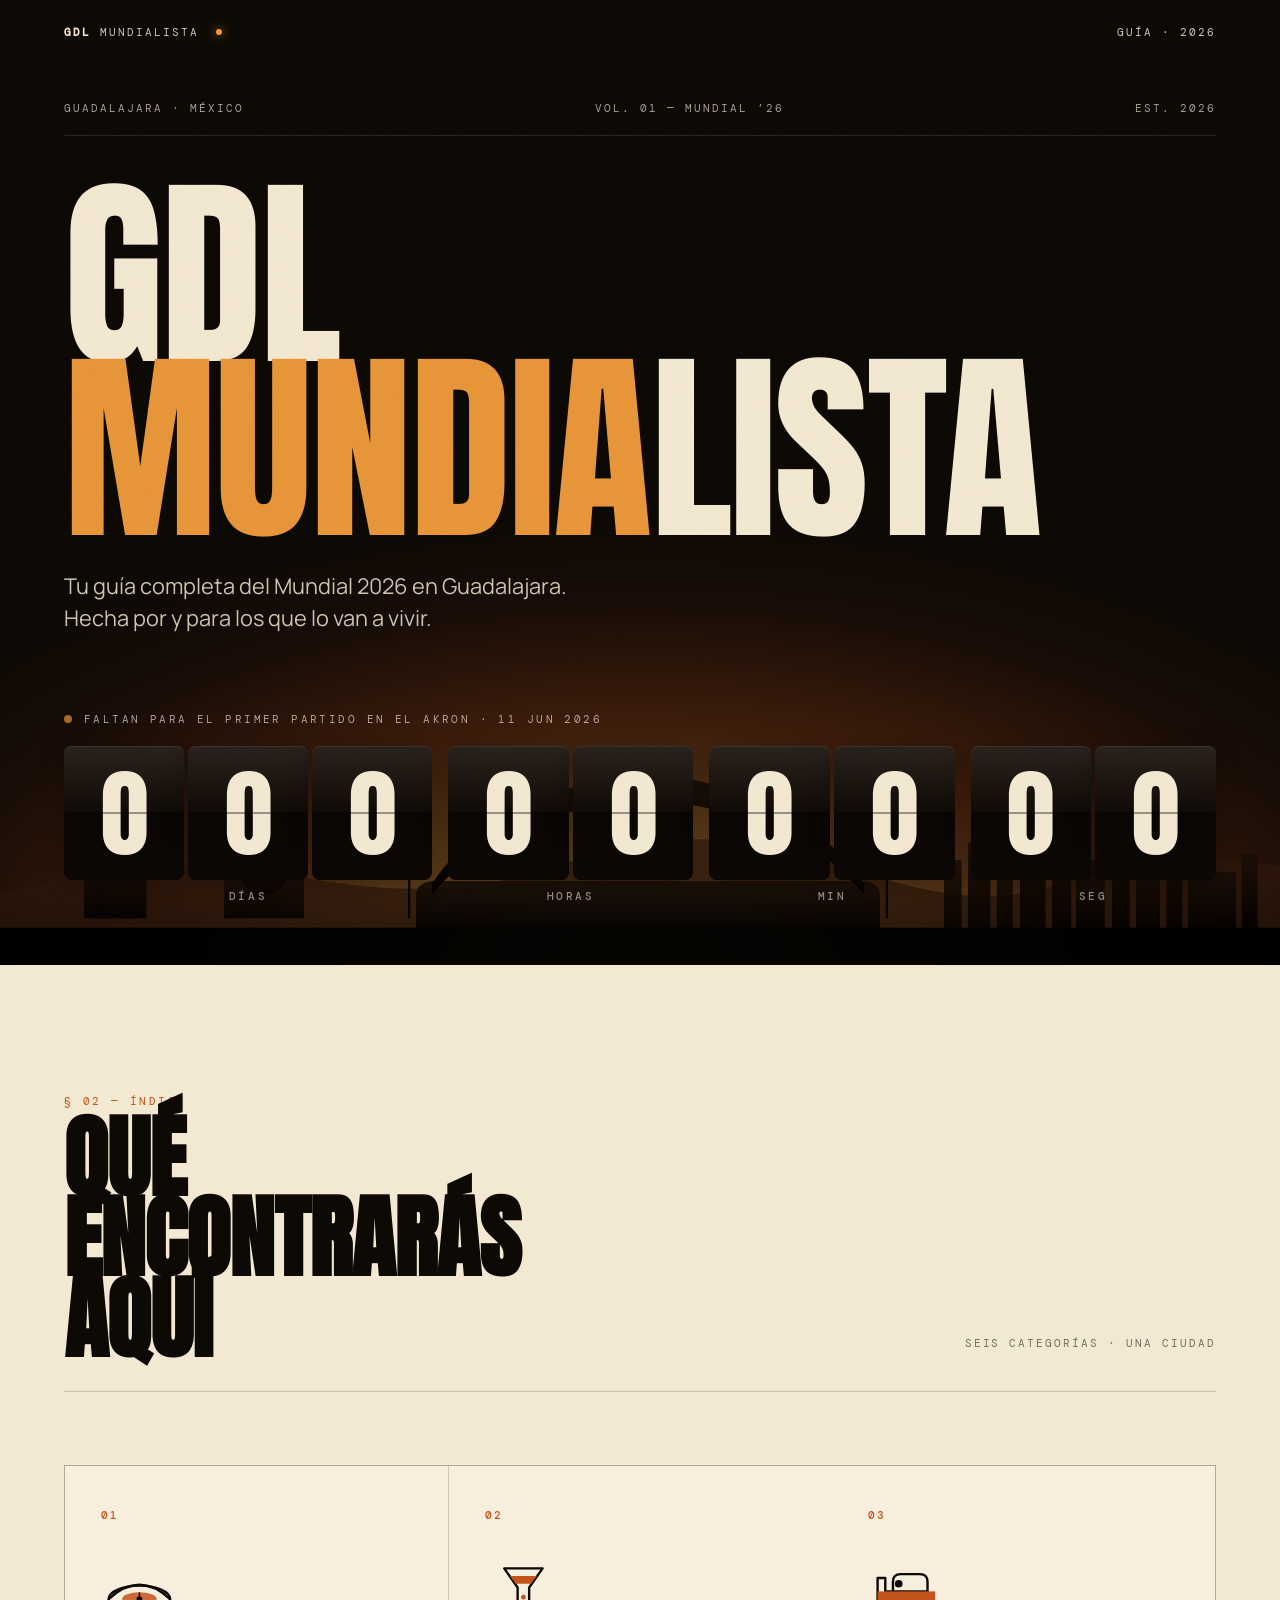
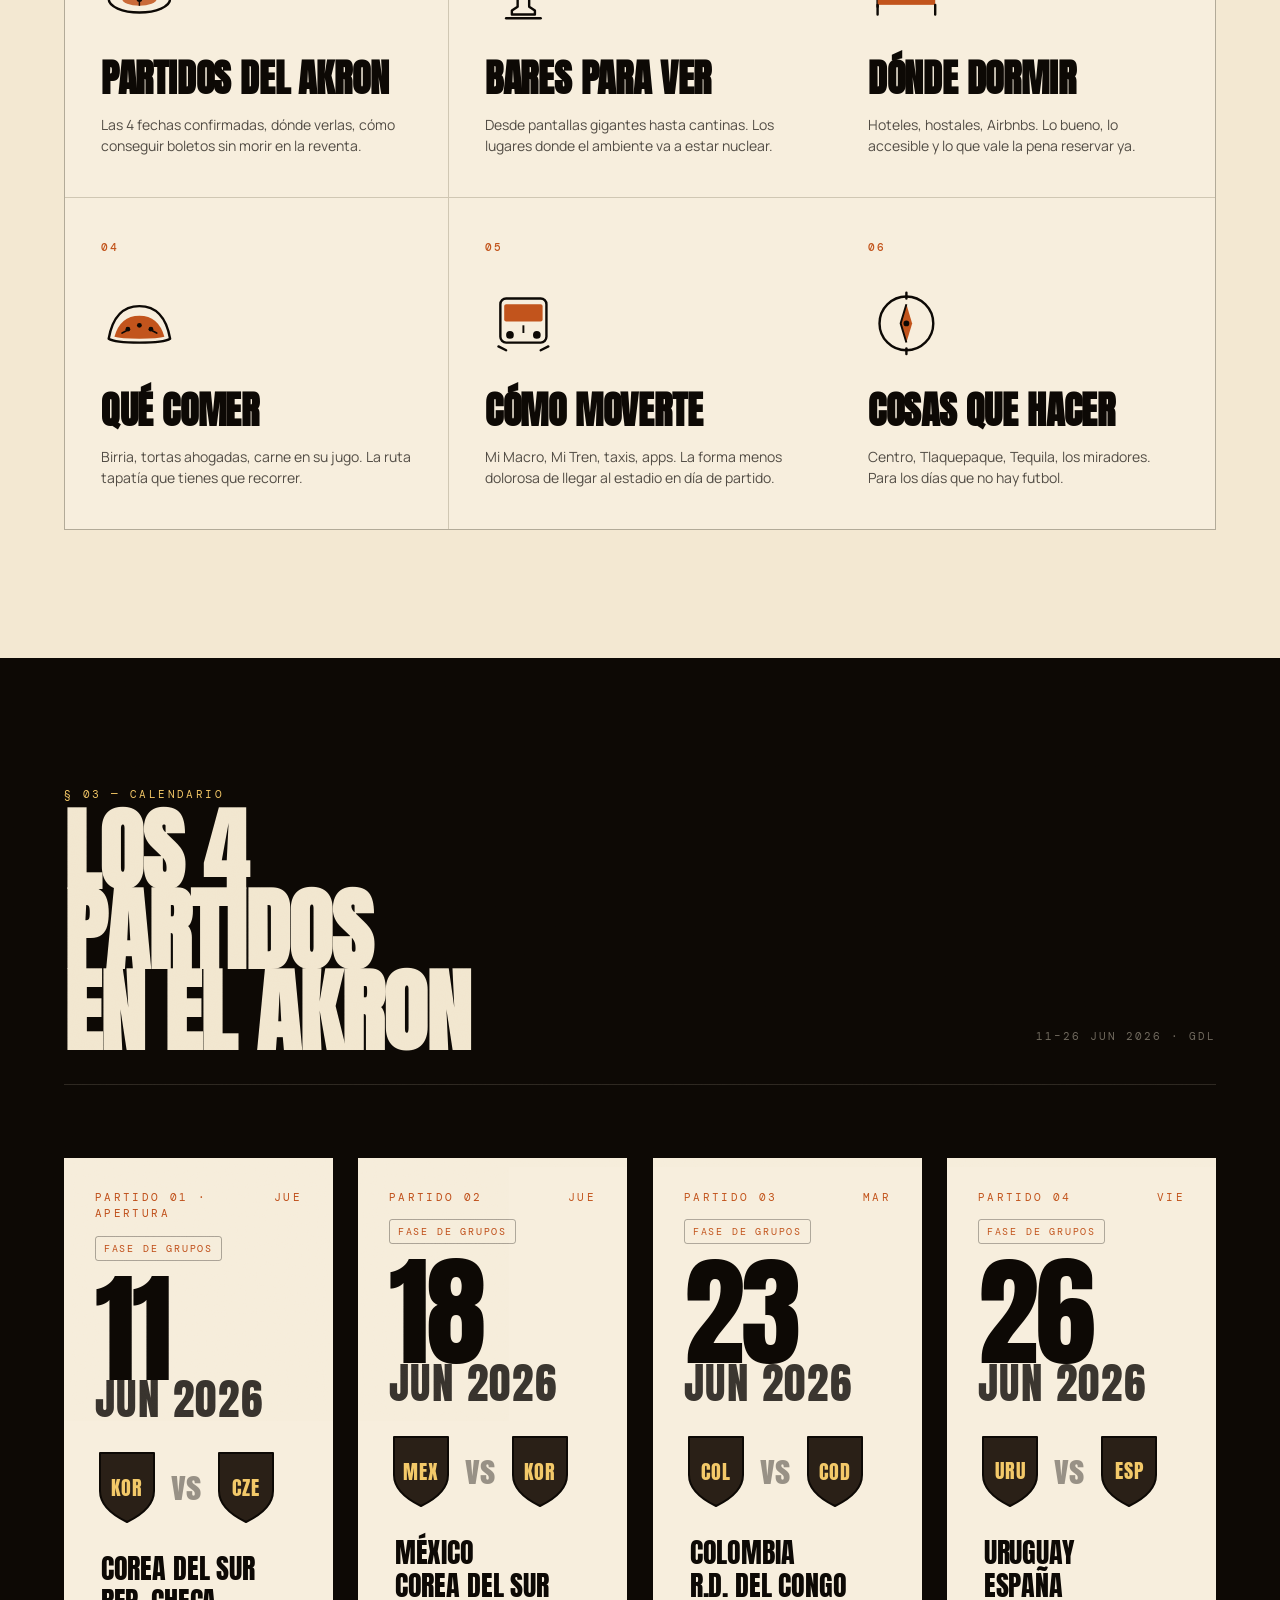
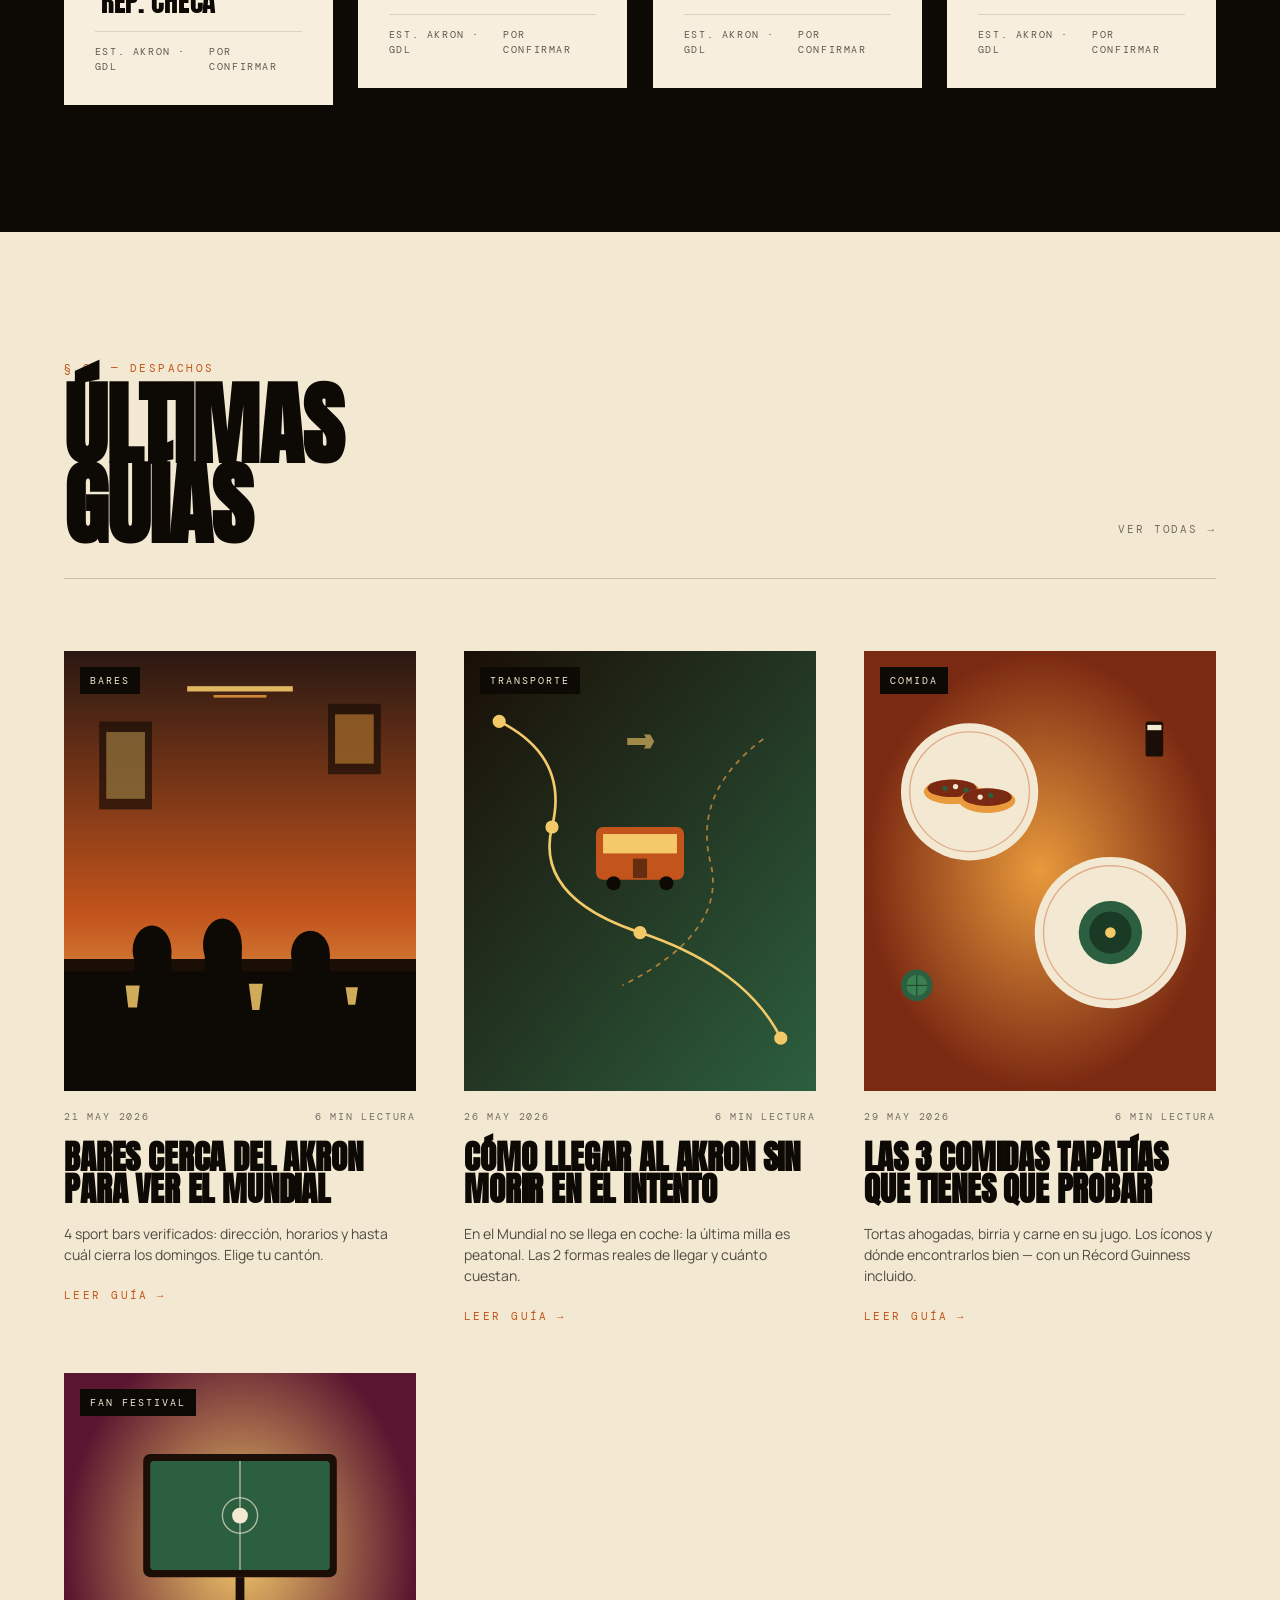
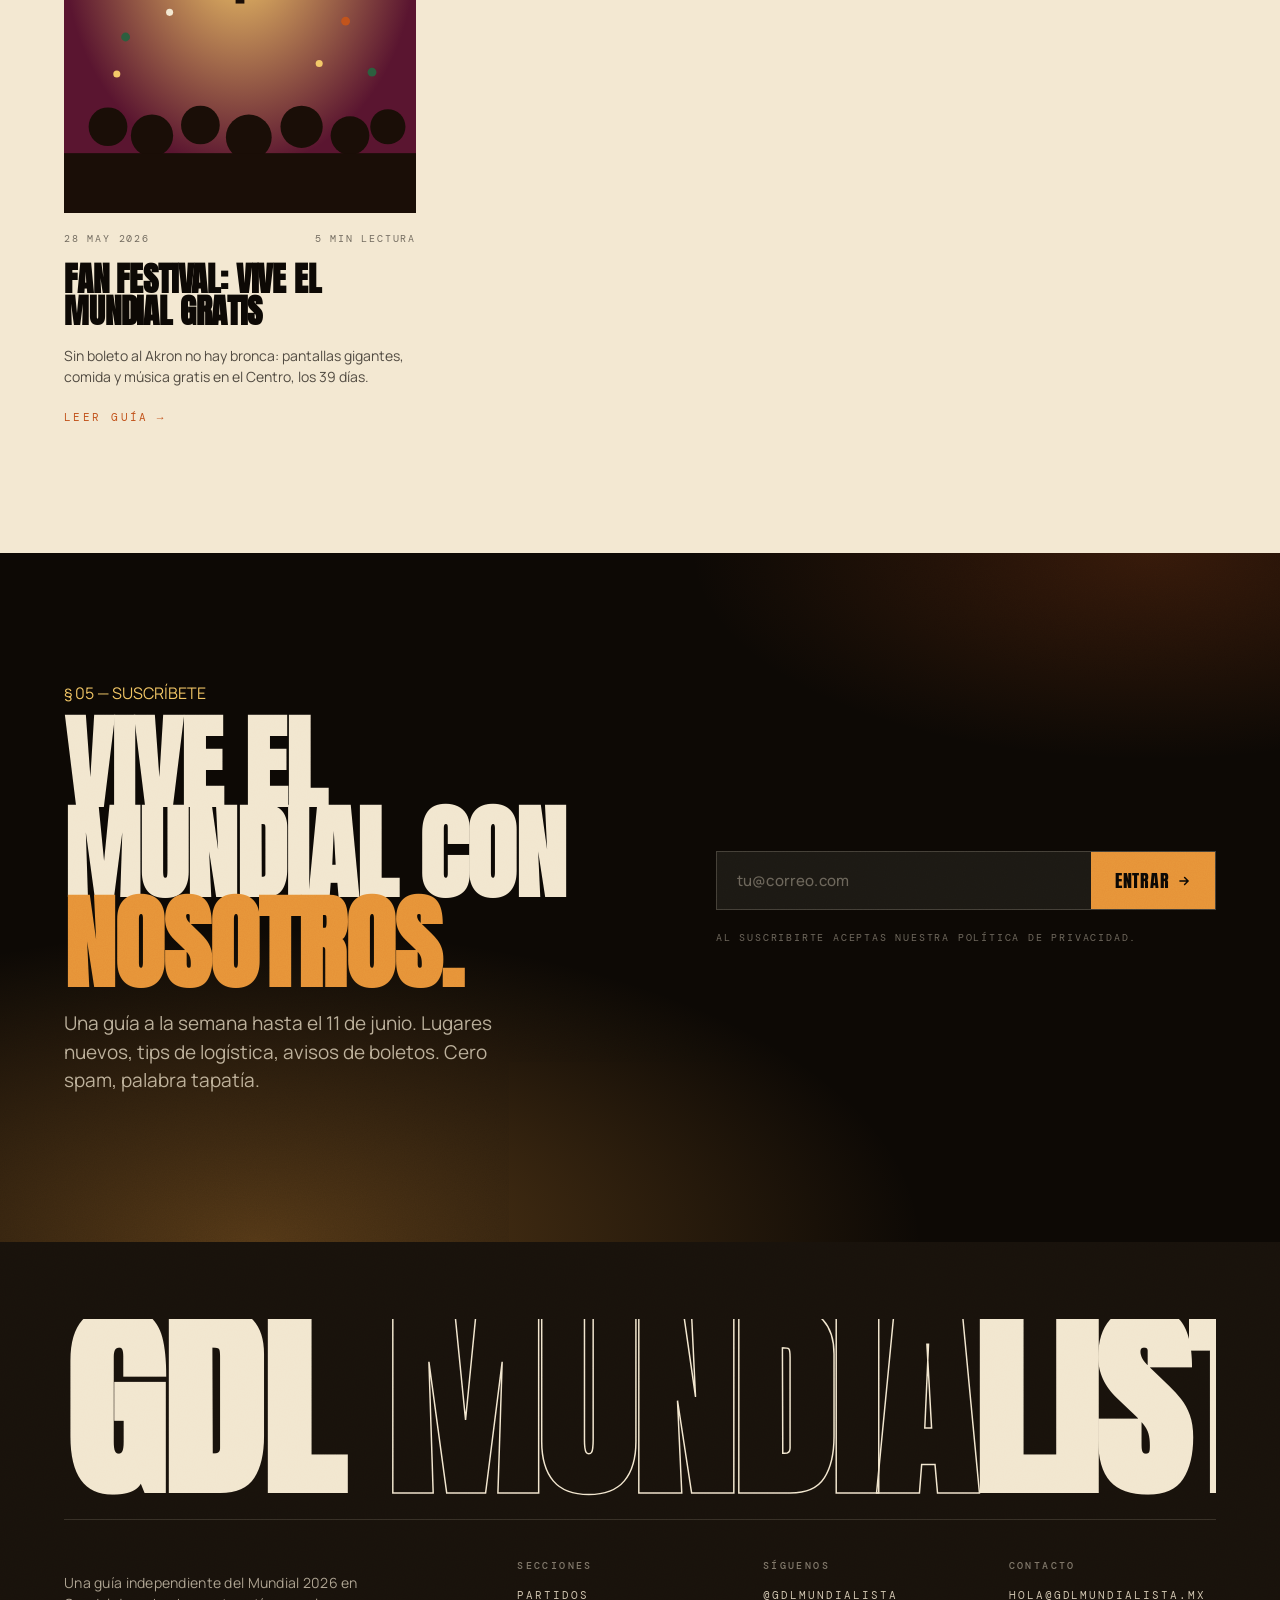
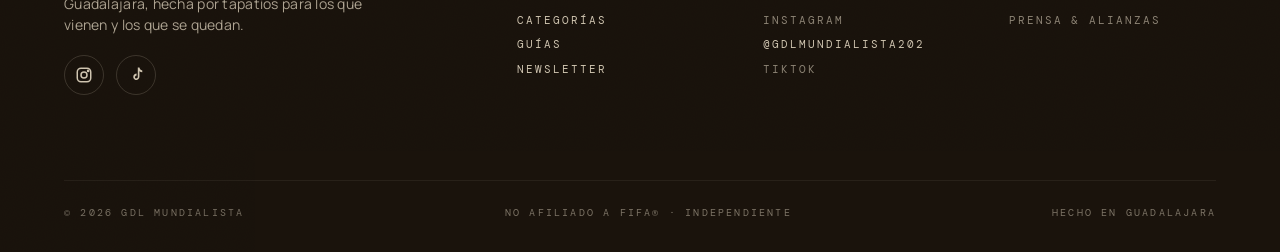
==== commit 6f223efc: "Rename index (4).html to index.html" ====
--- a/index.html
+++ b/index.html
@@ -536,7 +536,7 @@
           <span class="guide-read">Leer guía</span>
         </a>
 
-        <a class="reveal reveal-d3 guide" href="#">
+        <a class="reveal reveal-d3 guide" href="comida.html">
           <div class="guide-cover">
             <span class="guide-cat">Comida</span>
             <svg viewBox="0 0 400 500" preserveAspectRatio="xMidYMid slice">
@@ -576,11 +576,11 @@
             </svg>
           </div>
           <div class="guide-meta">
-            <span>08 MAY 2026</span>
-            <span>10 MIN LECTURA</span>
-          </div>
-          <h3 class="guide-title">La ruta tapatía de la birria, sin filtro</h3>
-          <p class="guide-snip">Las tres que tienes que probar sí o sí. Una abre a las 4am. Otra cierra cuando se acaba.</p>
+            <span>29 MAY 2026</span>
+            <span>6 MIN LECTURA</span>
+          </div>
+          <h3 class="guide-title">Las 3 comidas tapatías que tienes que probar</h3>
+          <p class="guide-snip">Tortas ahogadas, birria y carne en su jugo. Los íconos y dónde encontrarlos bien — con un Récord Guinness incluido.</p>
           <span class="guide-read">Leer guía</span>
         </a>
 
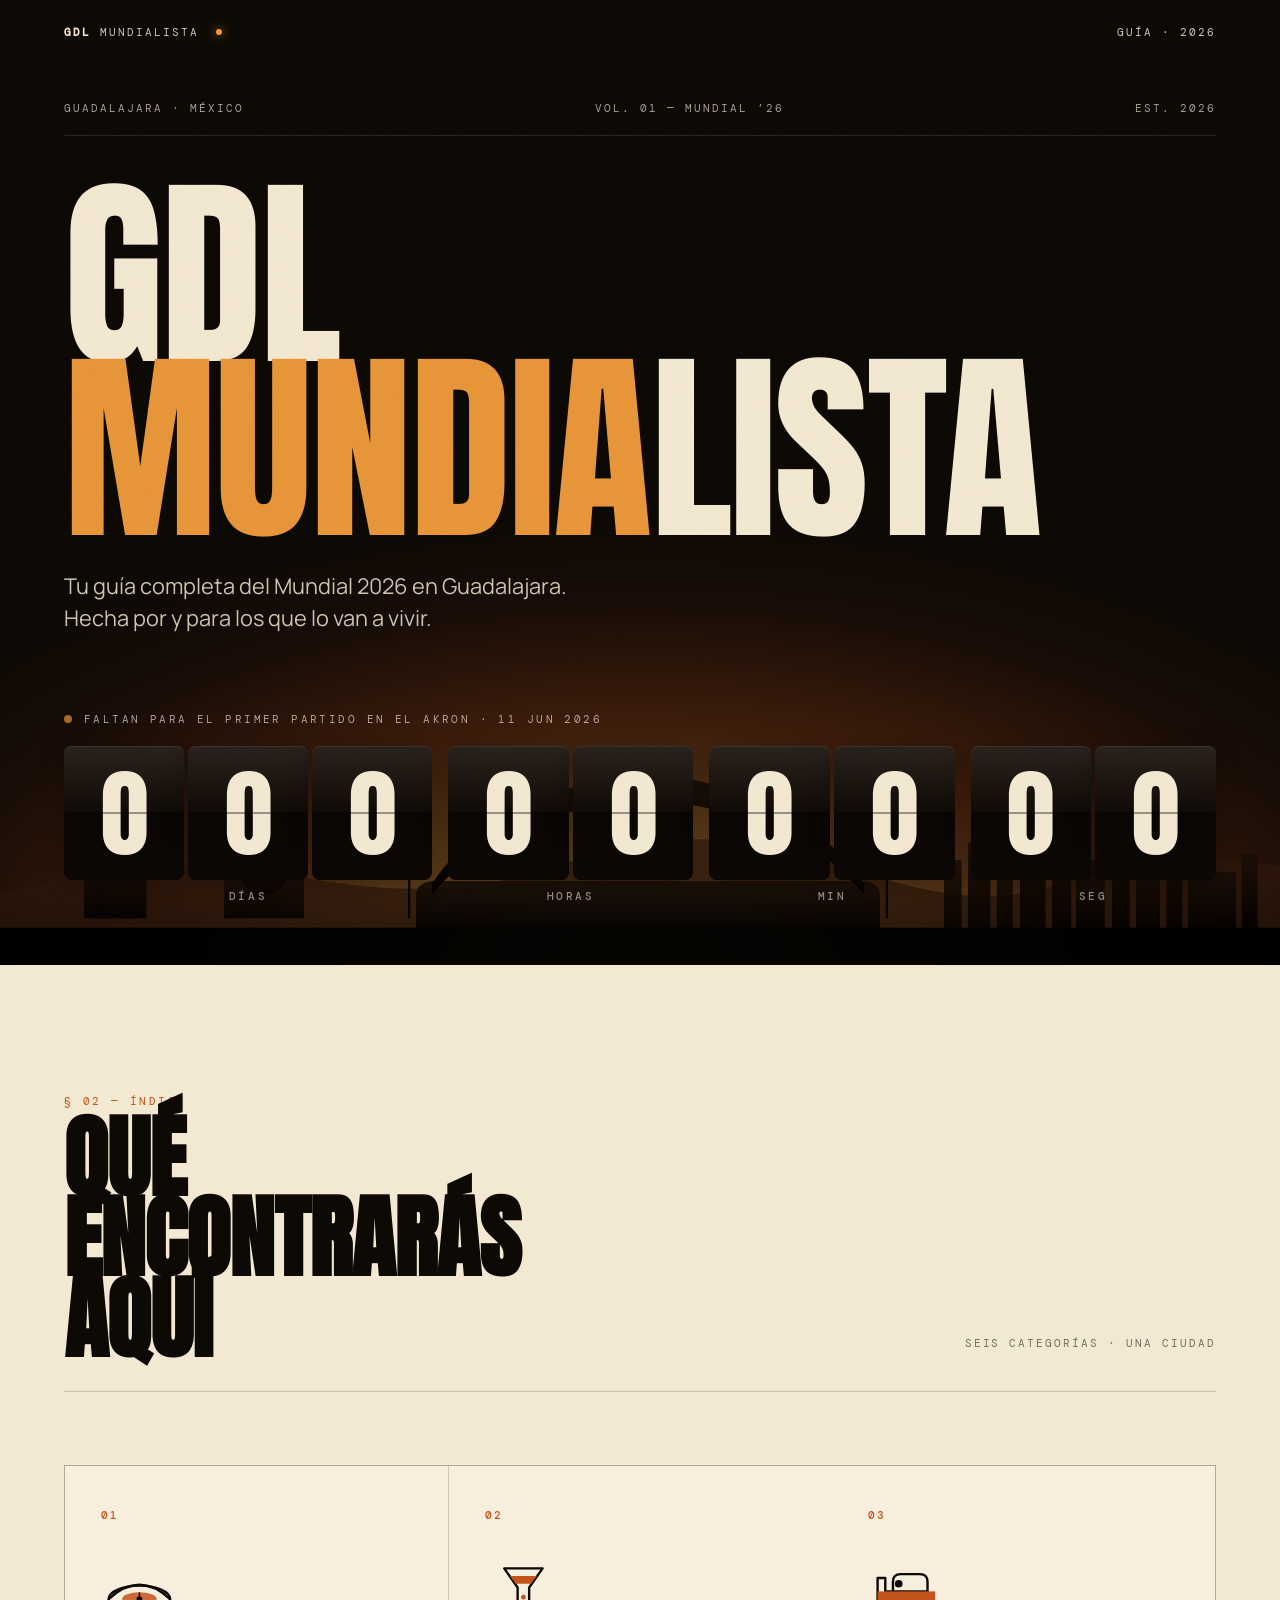
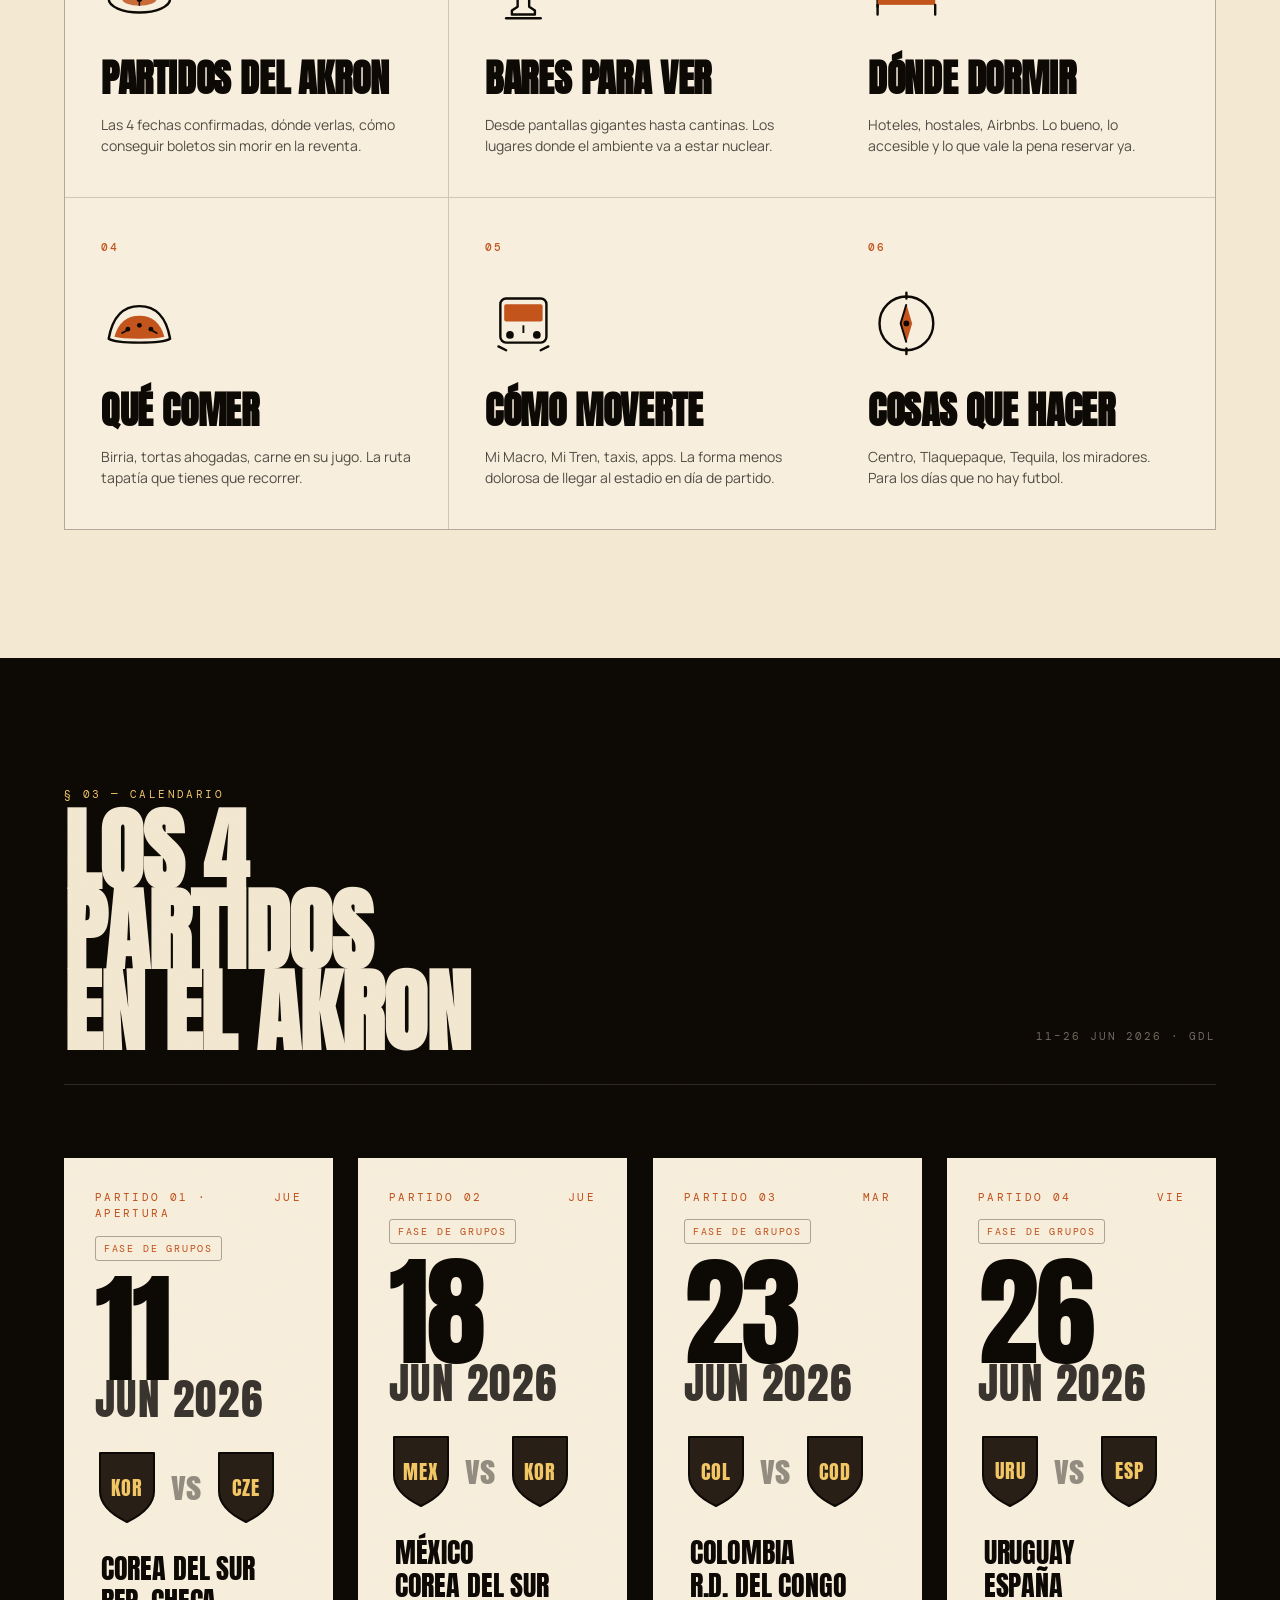
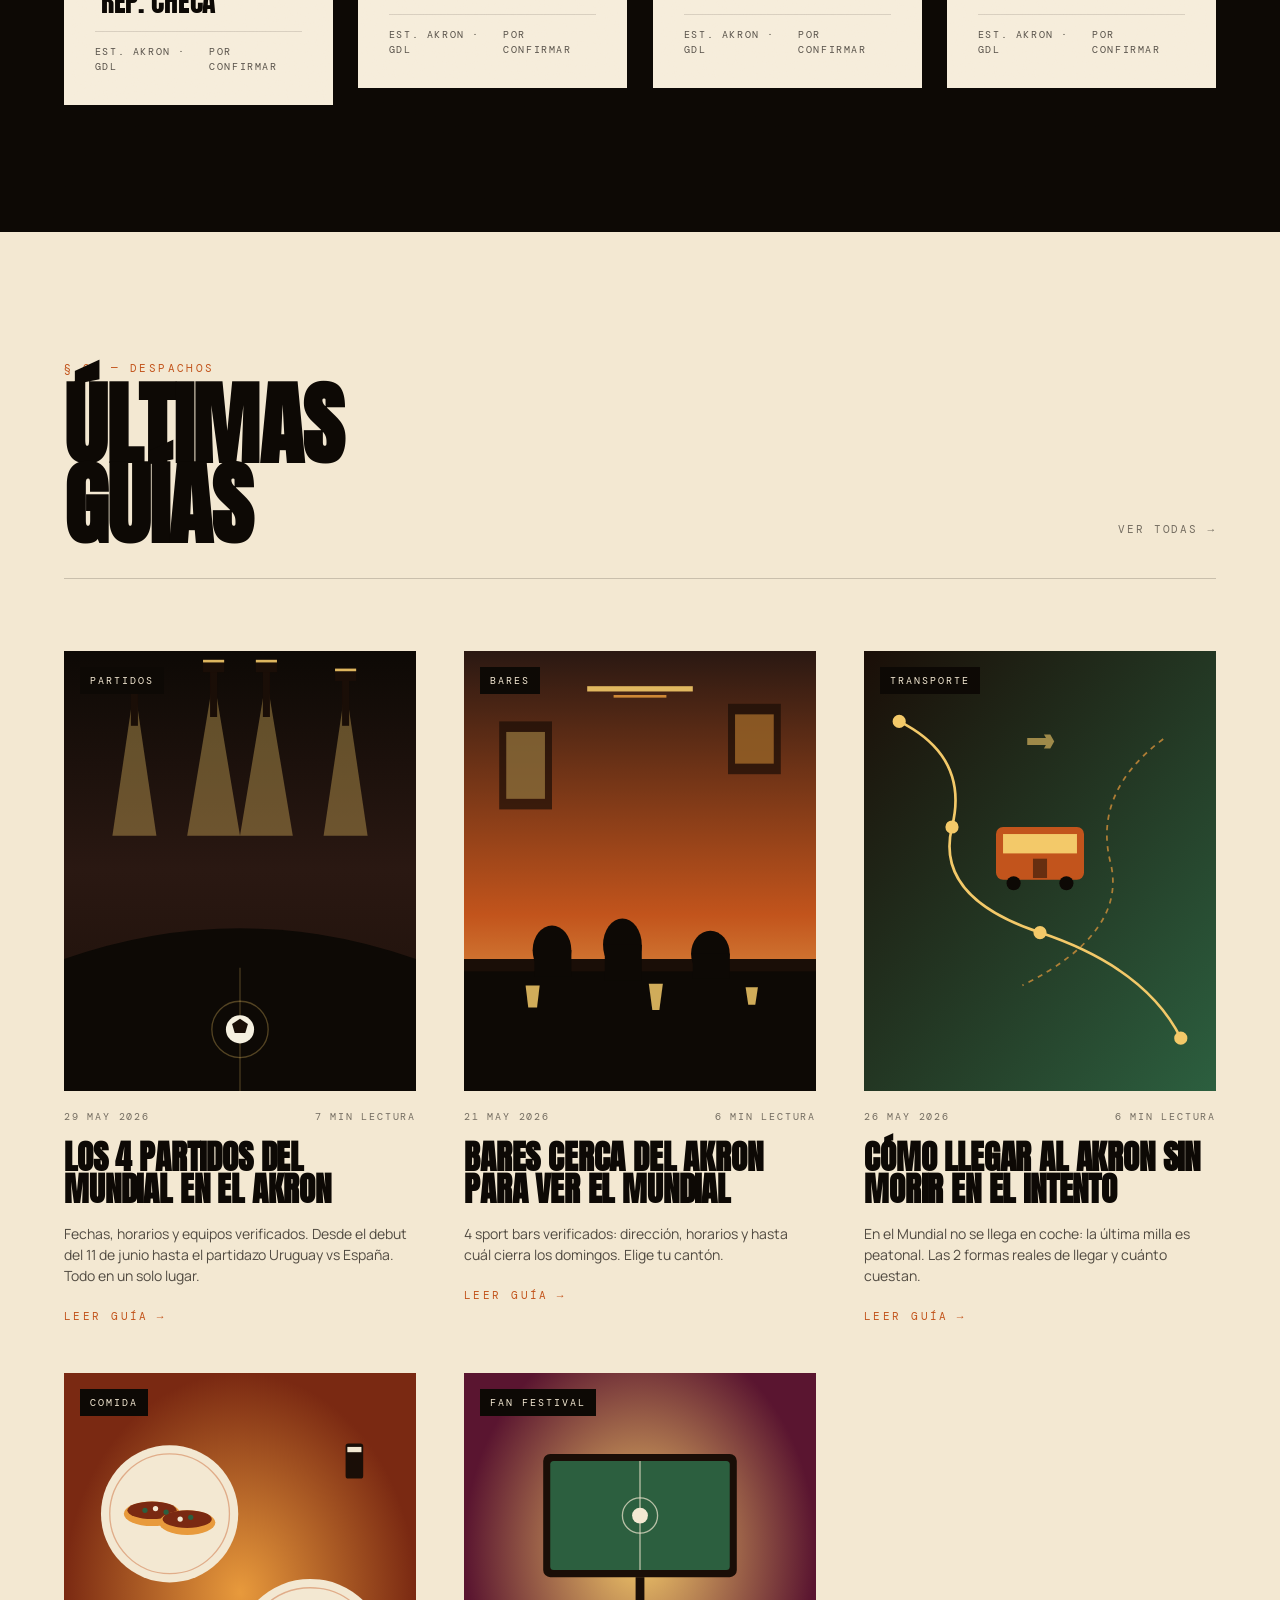
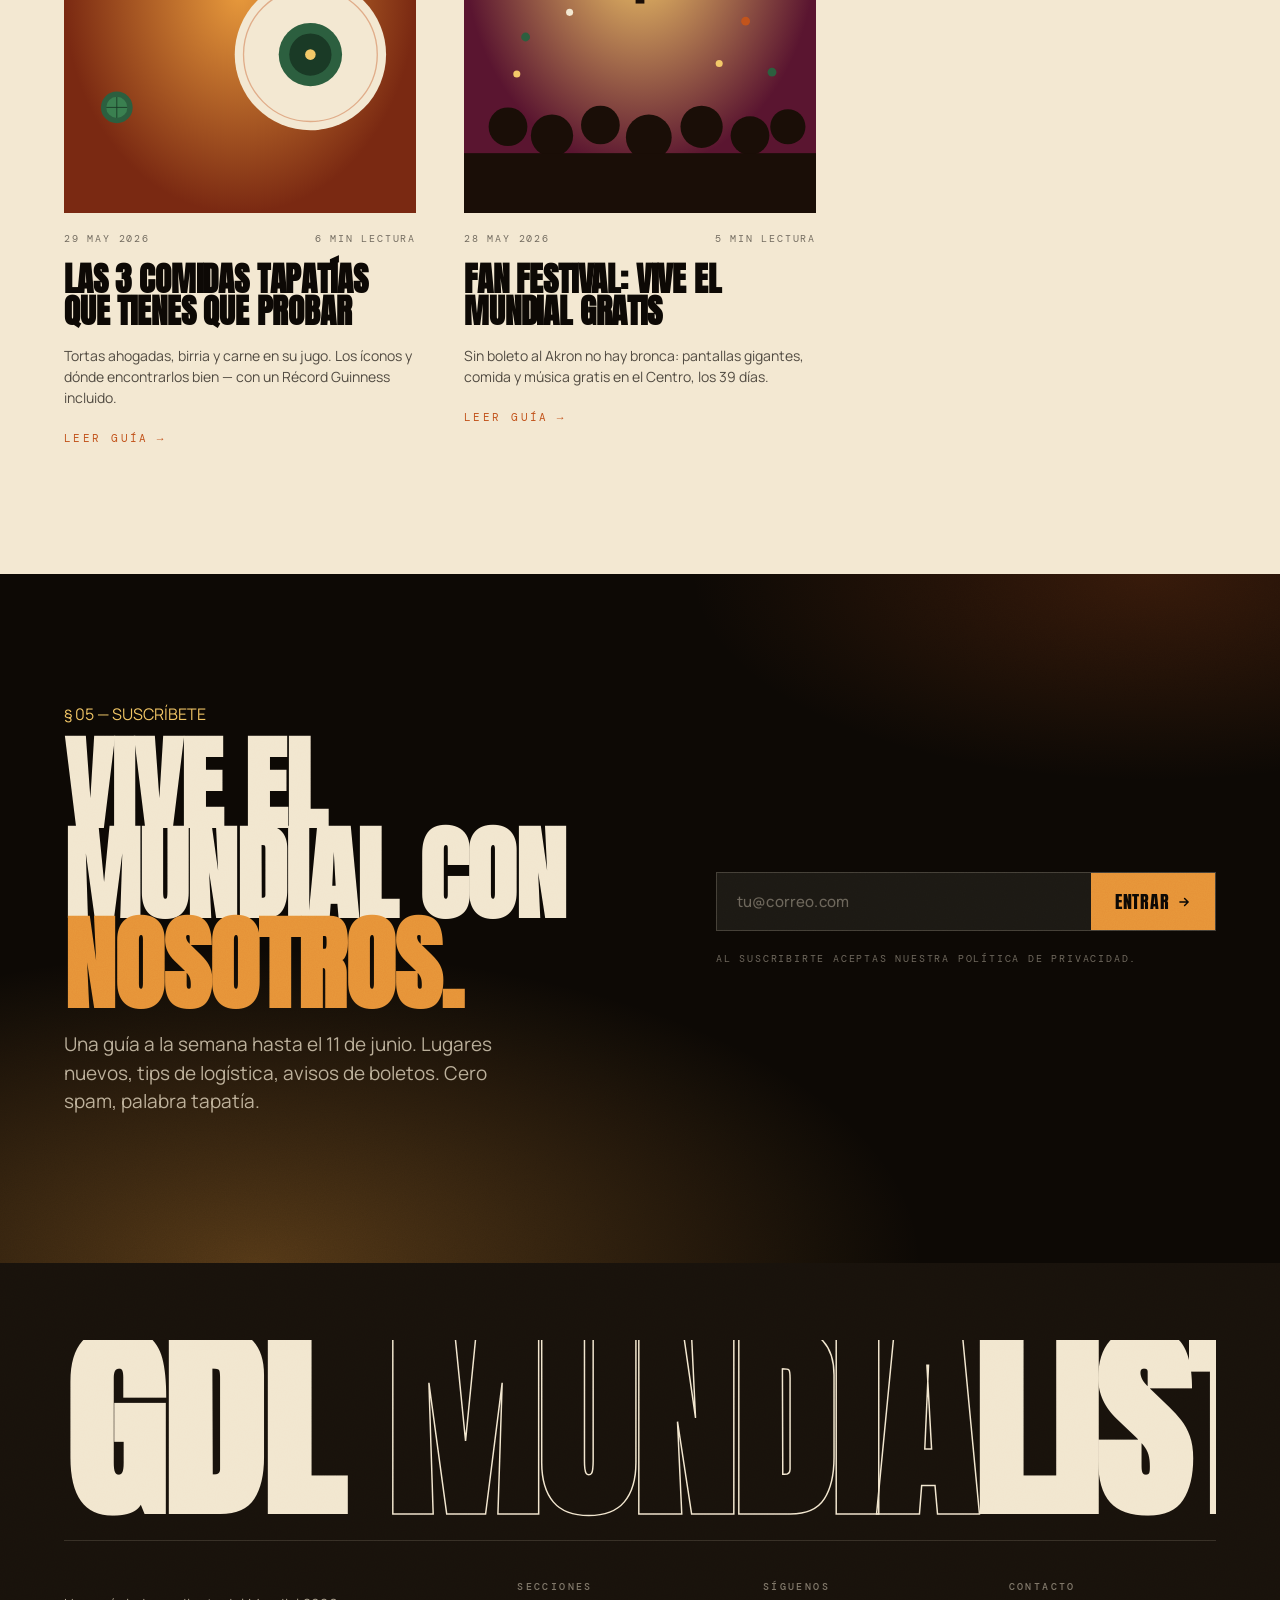
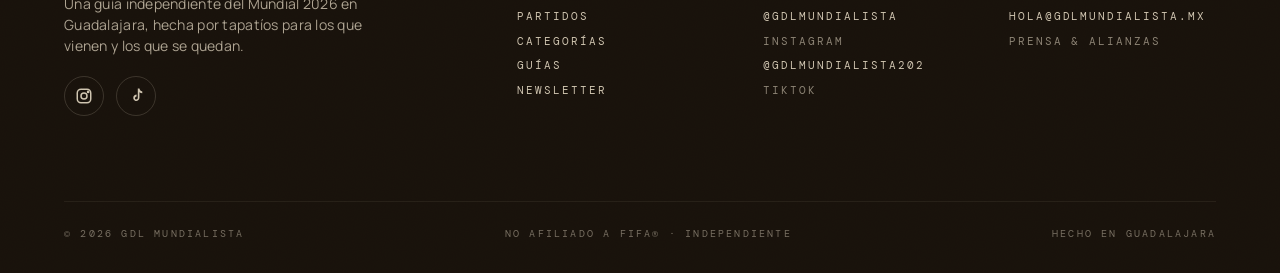
==== commit 1d880a7c: "Rename index (5).html to index.html" ====
--- a/index.html
+++ b/index.html
@@ -452,6 +452,56 @@
 
       <div class="guides-grid">
 
+        <a class="reveal reveal-d1 guide" href="partidos.html">
+          <div class="guide-cover">
+            <span class="guide-cat">Partidos</span>
+            <svg viewBox="0 0 400 500" preserveAspectRatio="xMidYMid slice">
+              <defs>
+                <linearGradient id="gc-prt" x1="0" y1="0" x2="0" y2="1">
+                  <stop offset="0%" stop-color="#0d0905"/>
+                  <stop offset="50%" stop-color="#2a1812"/>
+                  <stop offset="100%" stop-color="#1a0e07"/>
+                </linearGradient>
+              </defs>
+              <rect width="400" height="500" fill="url(#gc-prt)"/>
+              <g opacity="0.35">
+                <polygon points="80,40 55,210 105,210" fill="#f3c969"/>
+                <polygon points="170,30 140,210 200,210" fill="#f3c969"/>
+                <polygon points="230,30 200,210 260,210" fill="#f3c969"/>
+                <polygon points="320,40 295,210 345,210" fill="#f3c969"/>
+              </g>
+              <g fill="#1a0e07">
+                <rect x="76" y="30" width="8" height="55"/>
+                <rect x="68" y="20" width="24" height="14"/>
+                <rect x="166" y="20" width="8" height="55"/>
+                <rect x="158" y="10" width="24" height="14"/>
+                <rect x="226" y="20" width="8" height="55"/>
+                <rect x="218" y="10" width="24" height="14"/>
+                <rect x="316" y="30" width="8" height="55"/>
+                <rect x="308" y="20" width="24" height="14"/>
+              </g>
+              <g fill="#f3c969" opacity="0.9">
+                <rect x="68" y="20" width="24" height="3"/>
+                <rect x="158" y="10" width="24" height="3"/>
+                <rect x="218" y="10" width="24" height="3"/>
+                <rect x="308" y="20" width="24" height="3"/>
+              </g>
+              <path d="M0 350 Q200 280 400 350 L400 500 L0 500 Z" fill="#0d0905"/>
+              <line x1="200" y1="360" x2="200" y2="500" stroke="#f3c969" stroke-width="1.5" opacity="0.25"/>
+              <circle cx="200" cy="430" r="32" fill="none" stroke="#f3c969" stroke-width="1.5" opacity="0.3"/>
+              <circle cx="200" cy="430" r="16" fill="#f5f0e0"/>
+              <polygon points="200,418 209,424 206,434 194,434 191,424" fill="#1a0e07"/>
+            </svg>
+          </div>
+          <div class="guide-meta">
+            <span>29 MAY 2026</span>
+            <span>7 MIN LECTURA</span>
+          </div>
+          <h3 class="guide-title">Los 4 partidos del Mundial en el Akron</h3>
+          <p class="guide-snip">Fechas, horarios y equipos verificados. Desde el debut del 11 de junio hasta el partidazo Uruguay vs España. Todo en un solo lugar.</p>
+          <span class="guide-read">Leer guía</span>
+        </a>
+
         <a class="reveal reveal-d1 guide" href="bares.html">
           <div class="guide-cover">
             <span class="guide-cat">Bares</span>
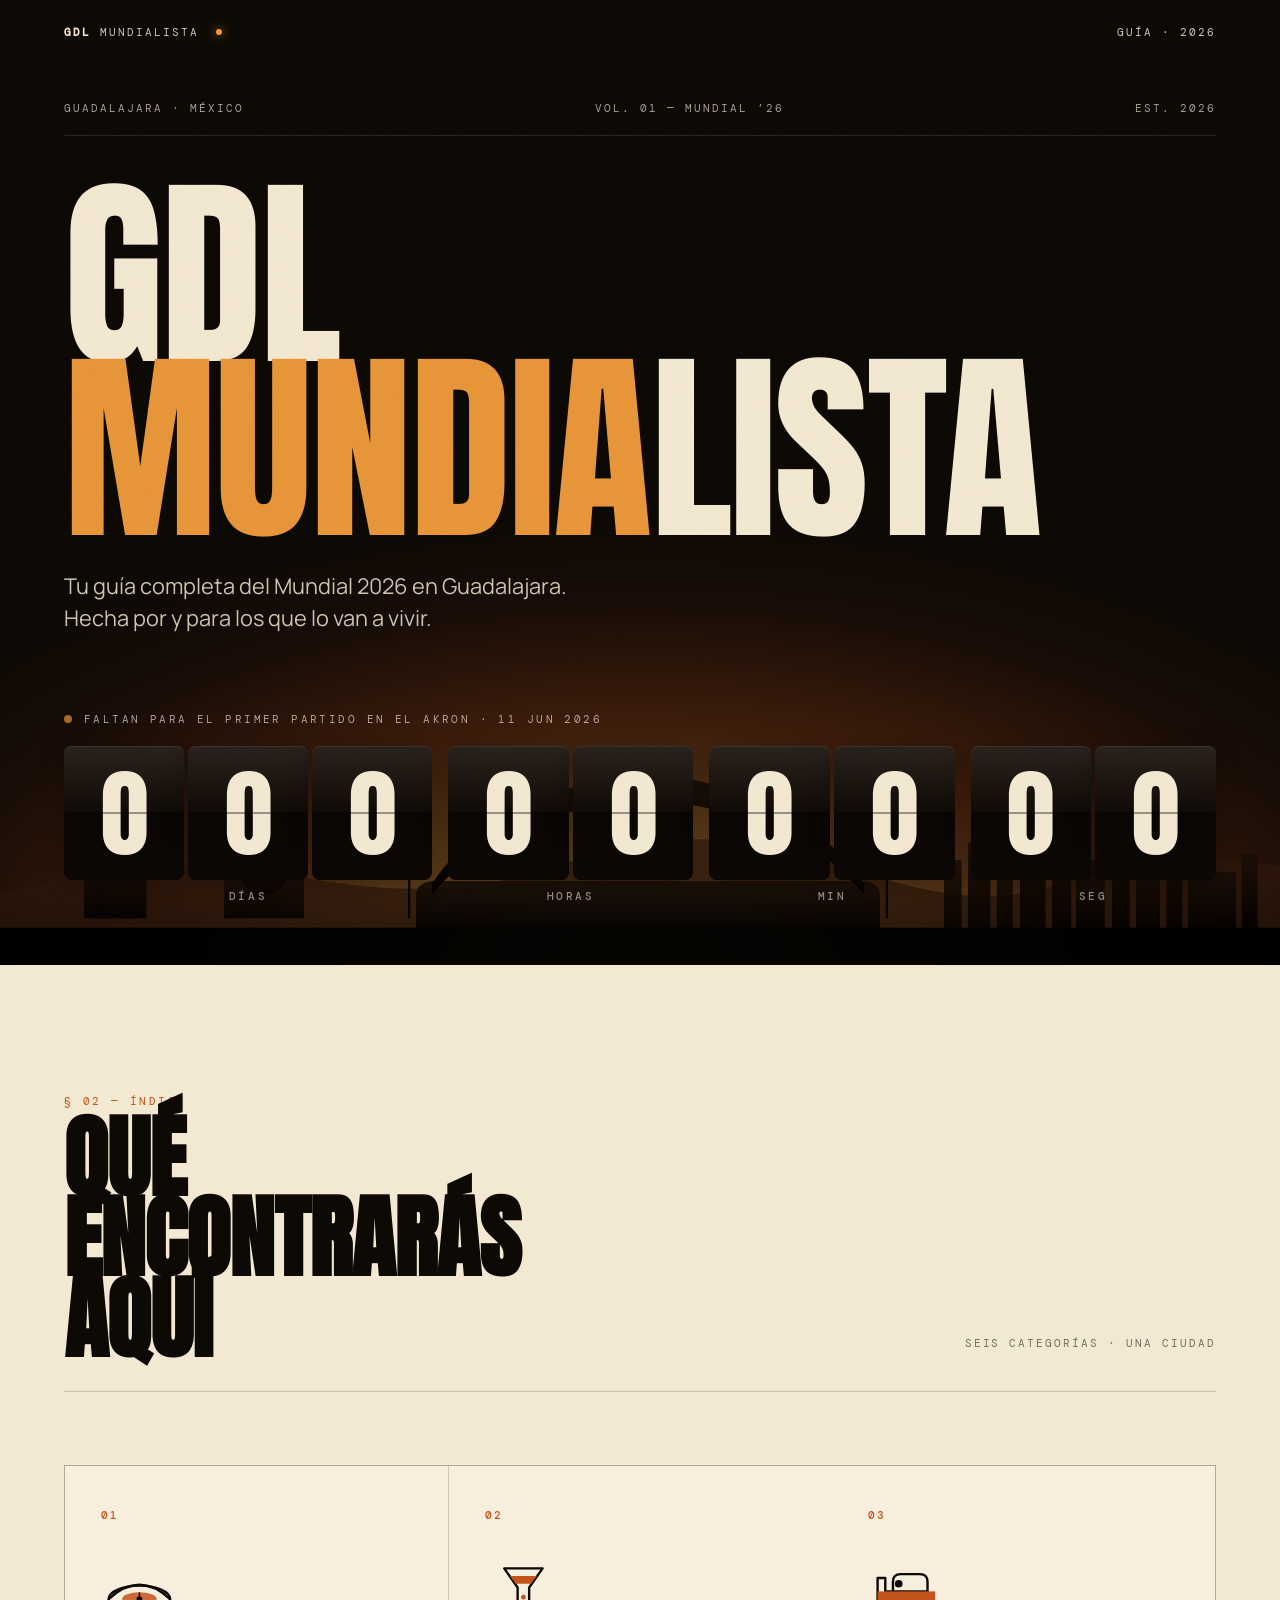
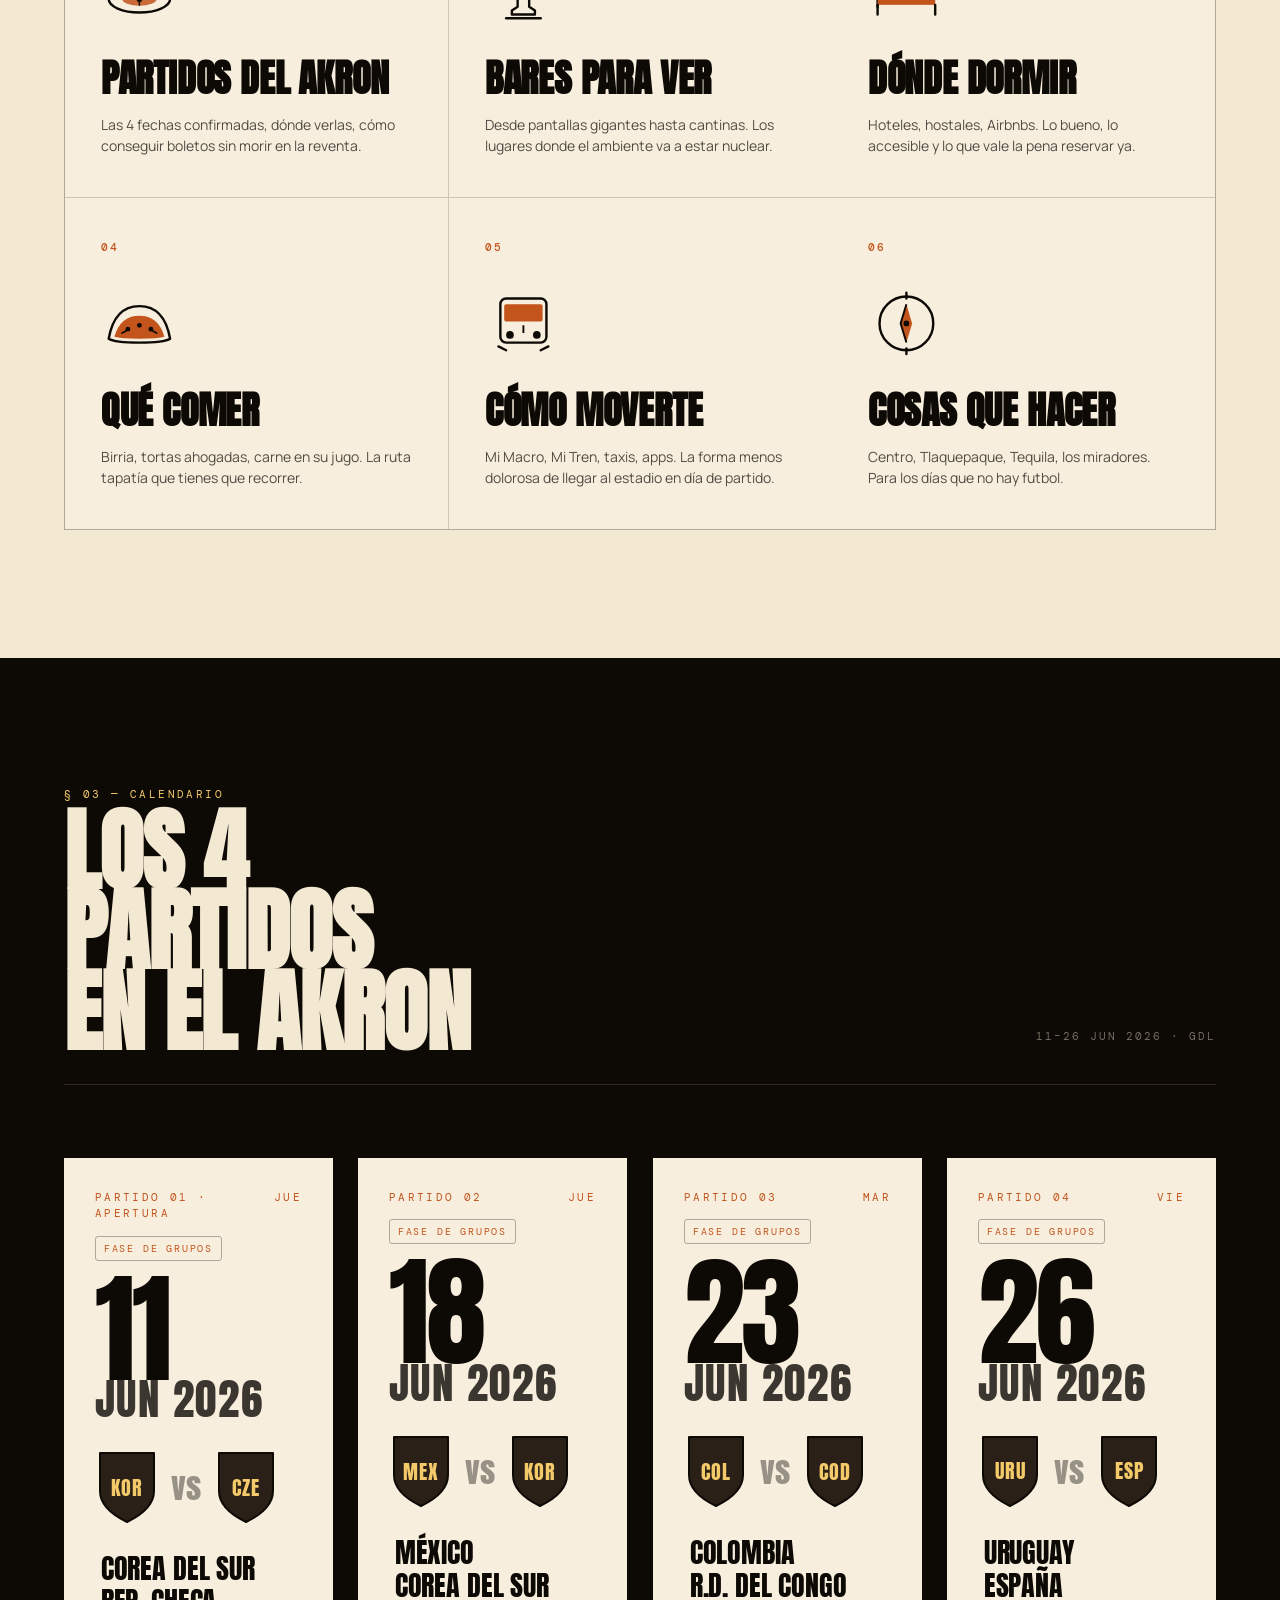
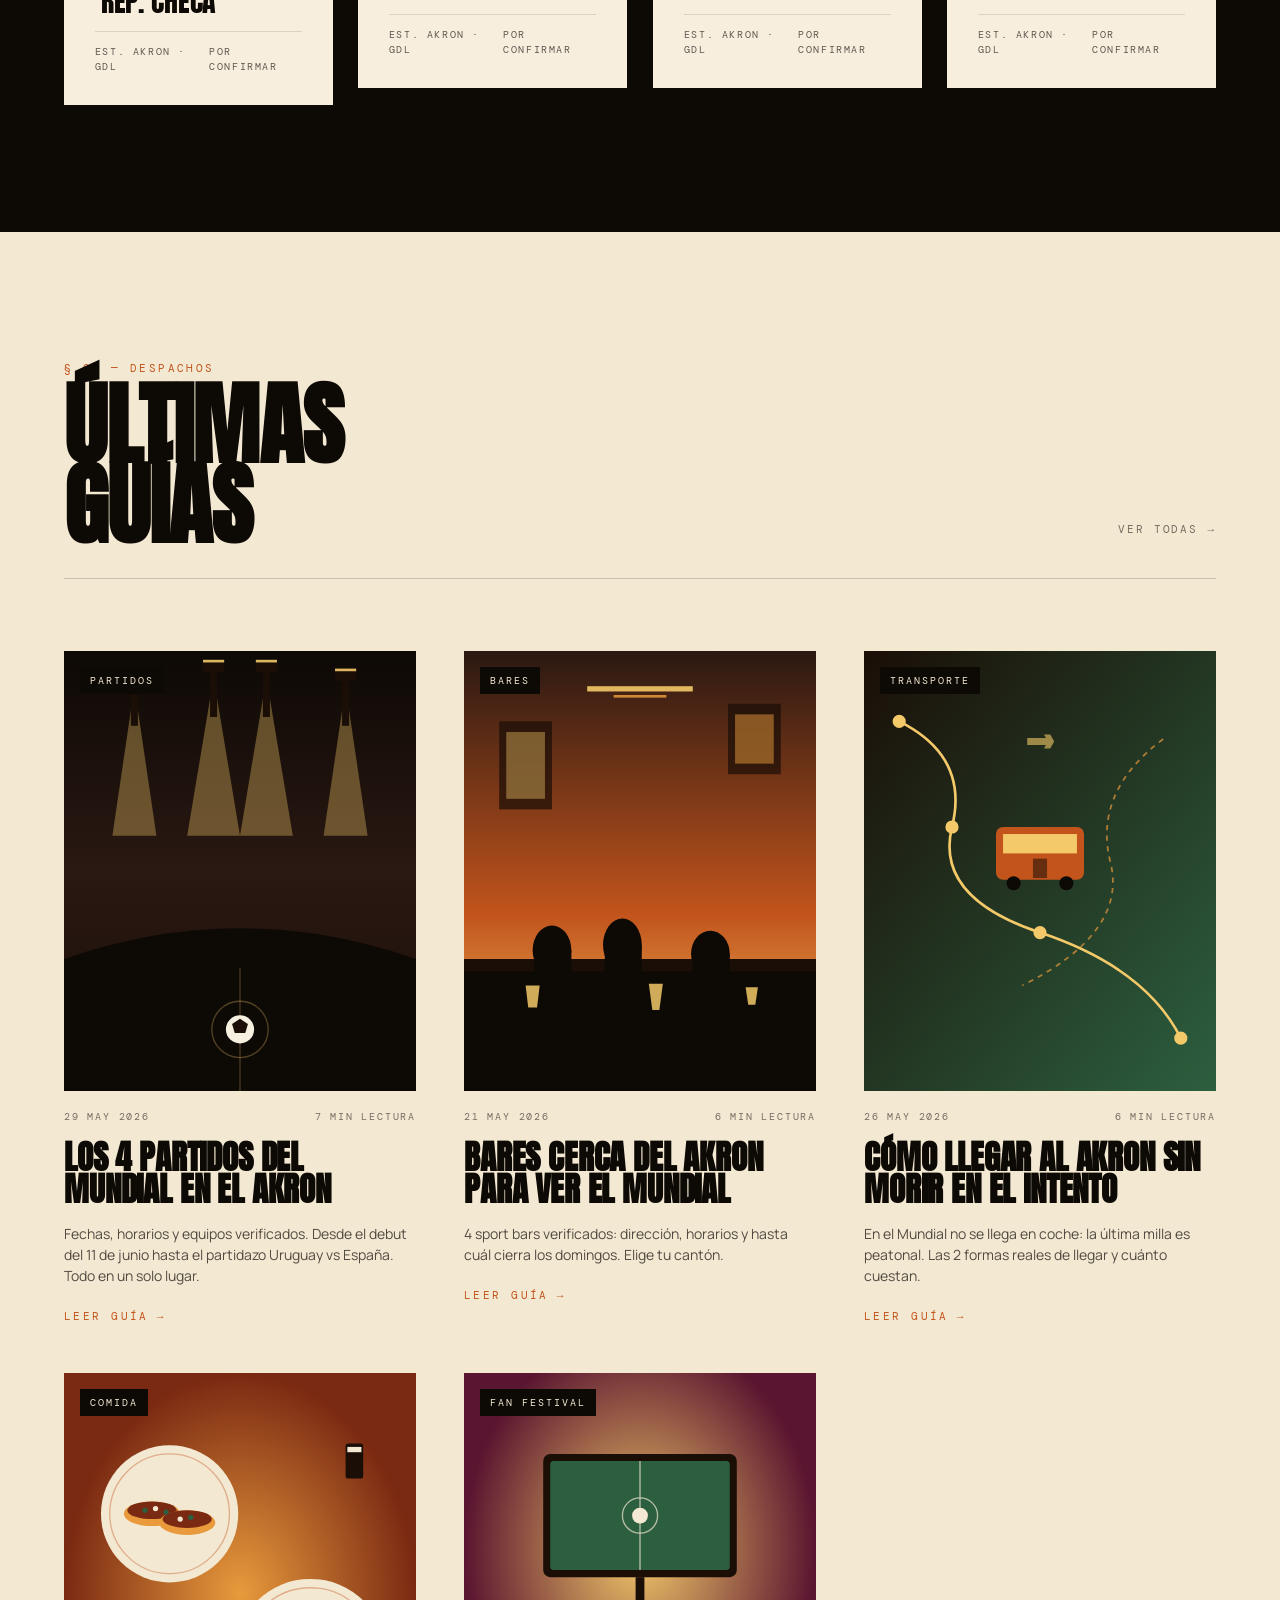
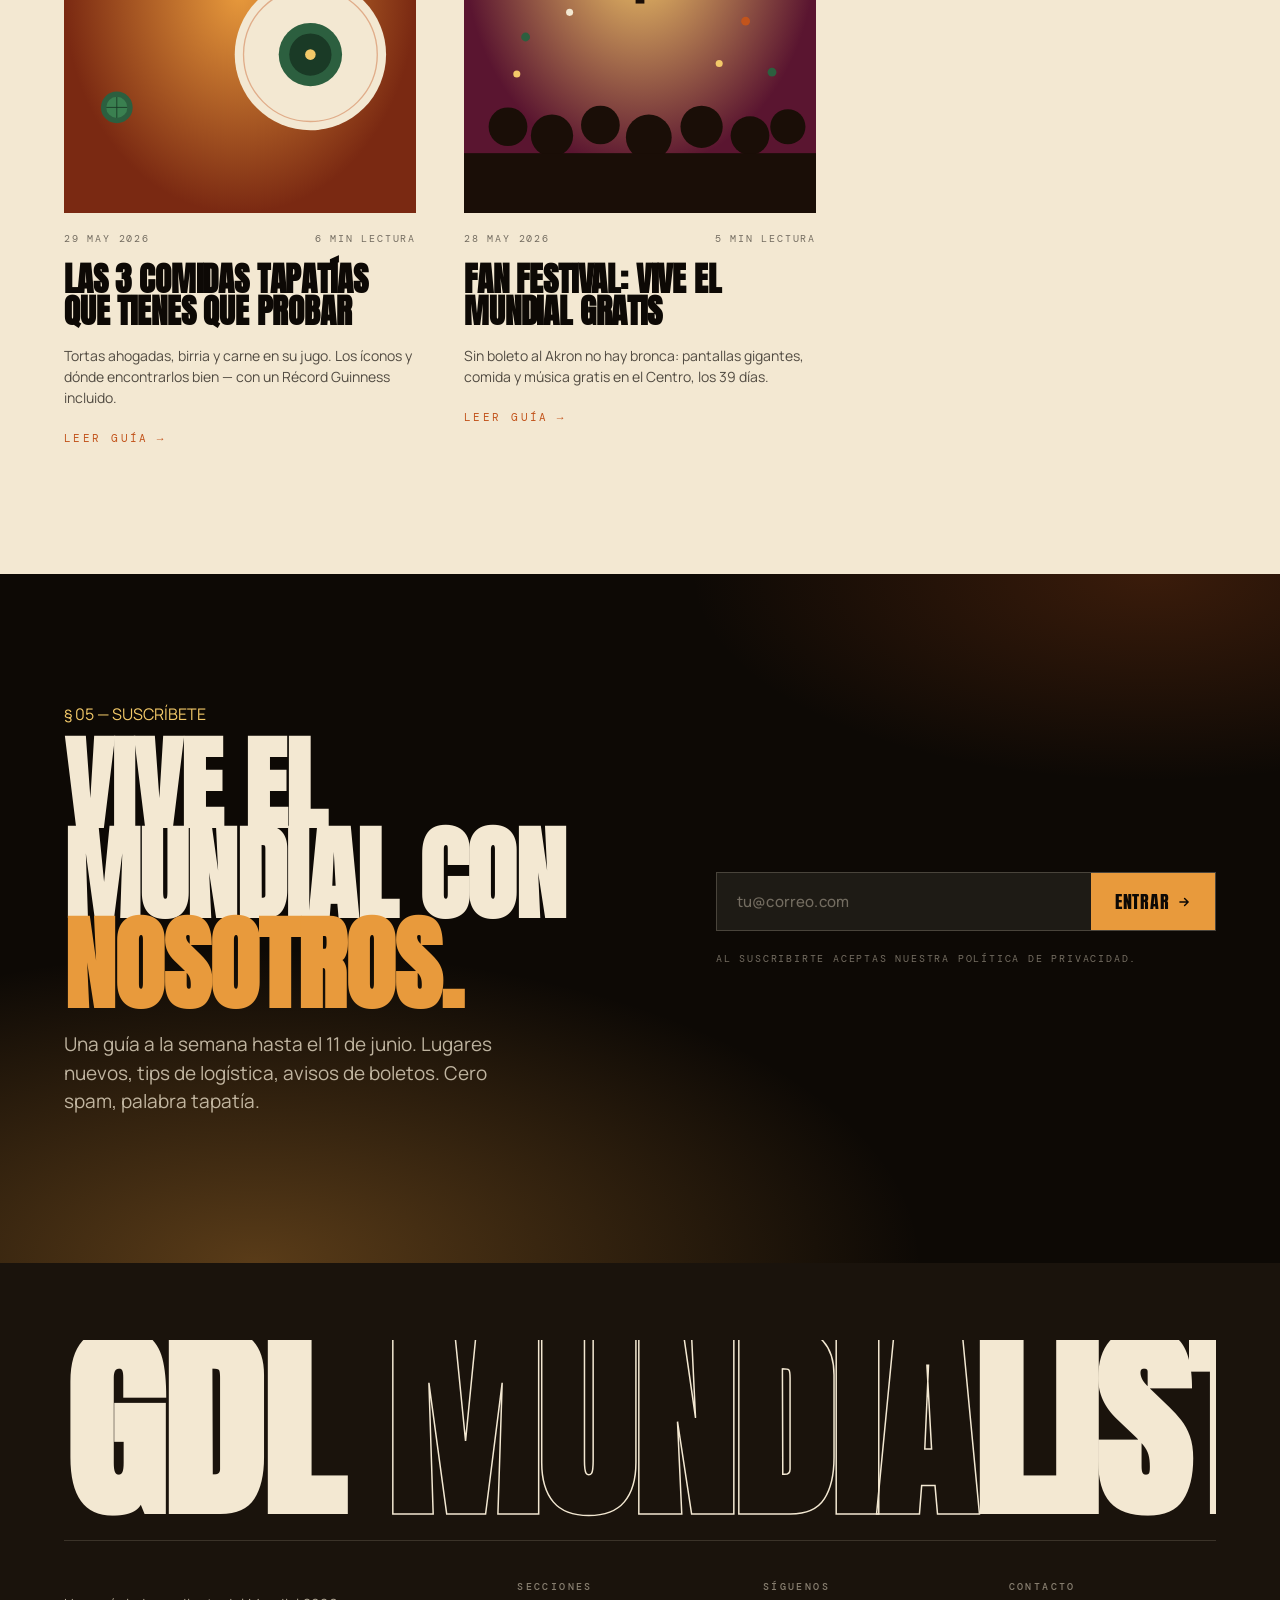
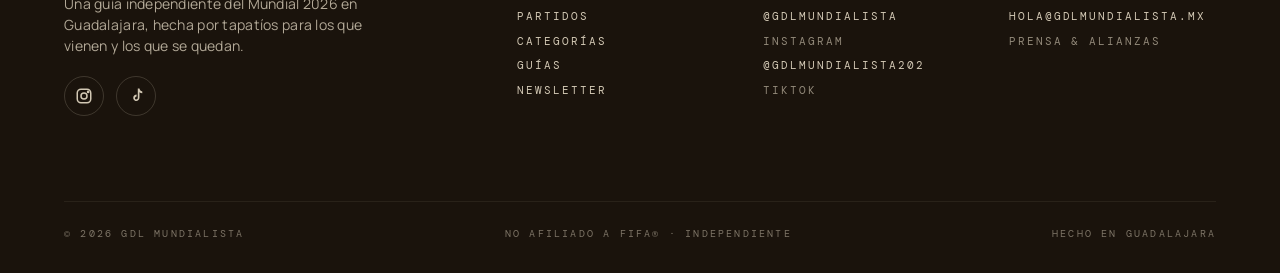
==== commit cf0e1d83: "Rename index (6).html to index.html" ====
--- a/index.html
+++ b/index.html
@@ -11,6 +11,7 @@
 <meta name="author" content="GDL Mundialista" />
 <meta name="robots" content="index, follow" />
 <meta name="theme-color" content="#1a0e07" />
+<meta name="google-site-verification" content="5jNsMM8fgte1srIRUj5x-6XwyXR1wkSPtdElSunOH6A" />
 
 <!-- Open Graph -->
 <meta property="og:type" content="website" />
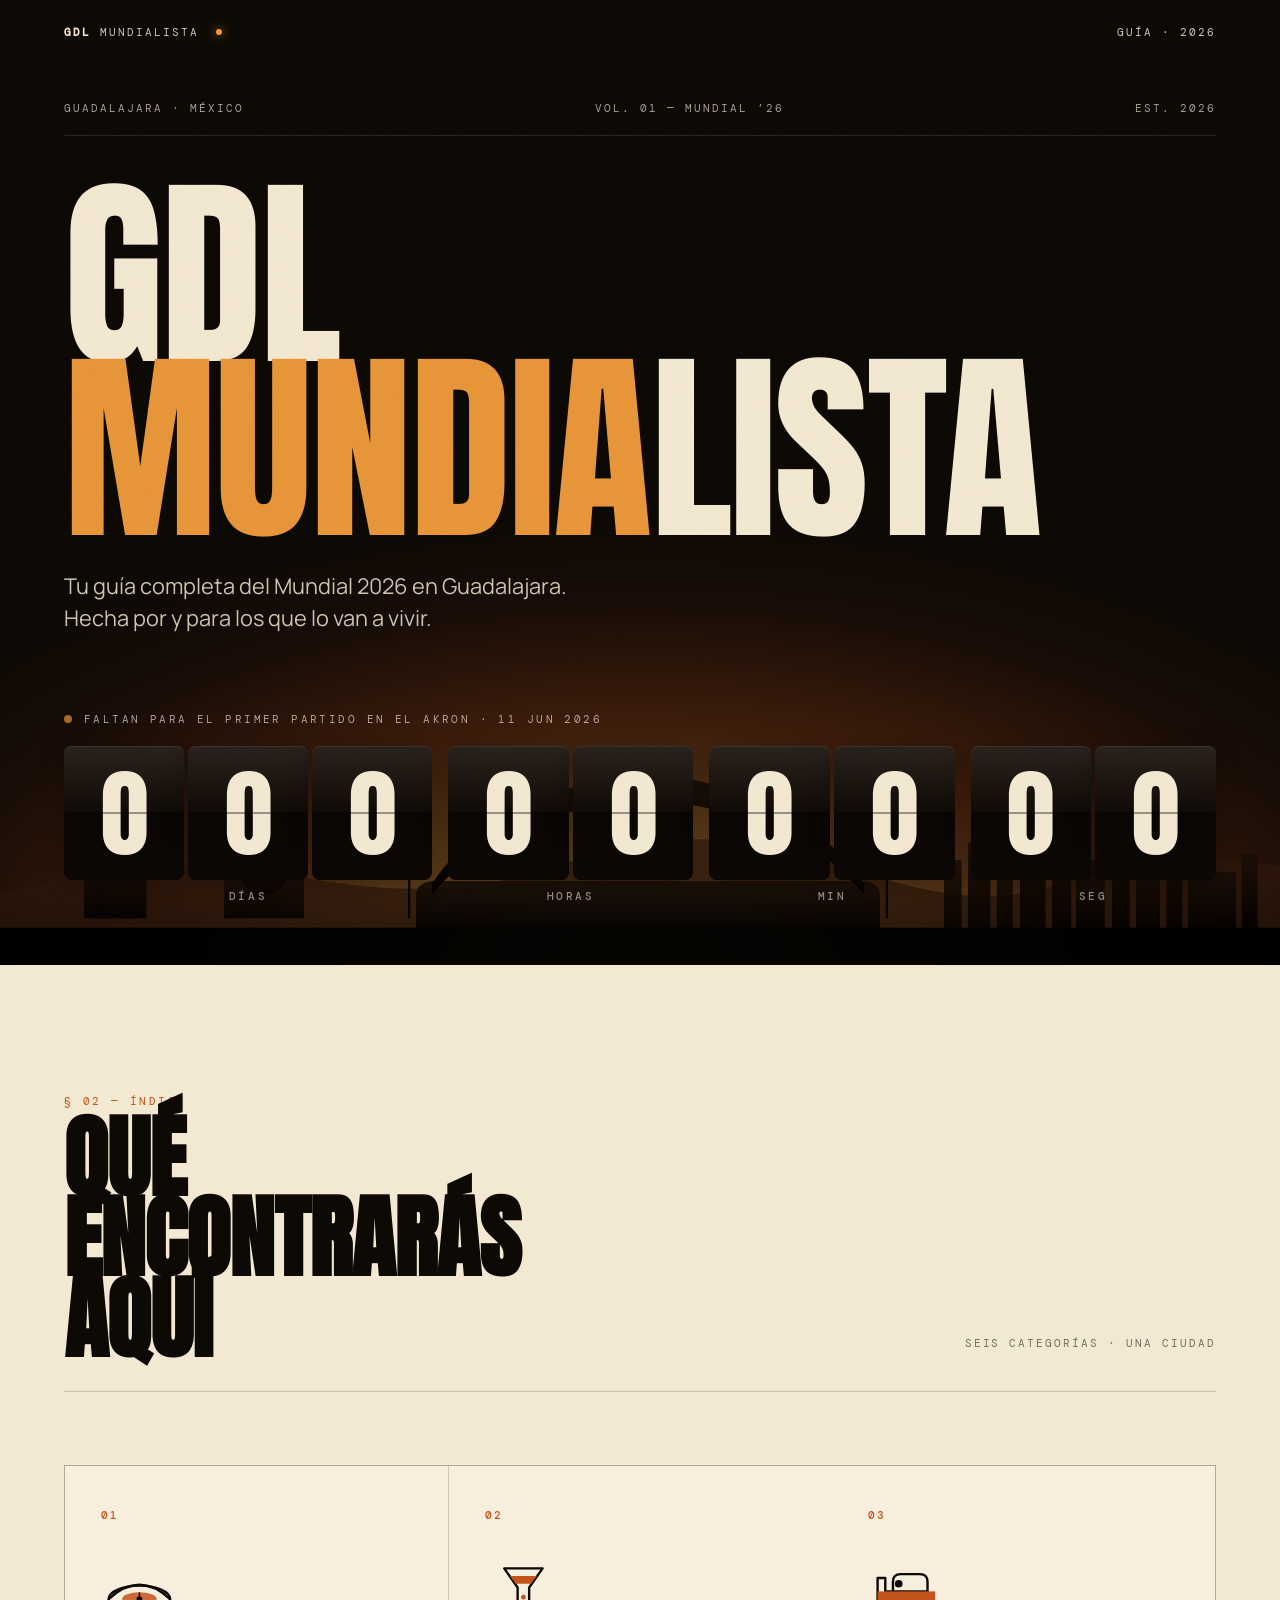
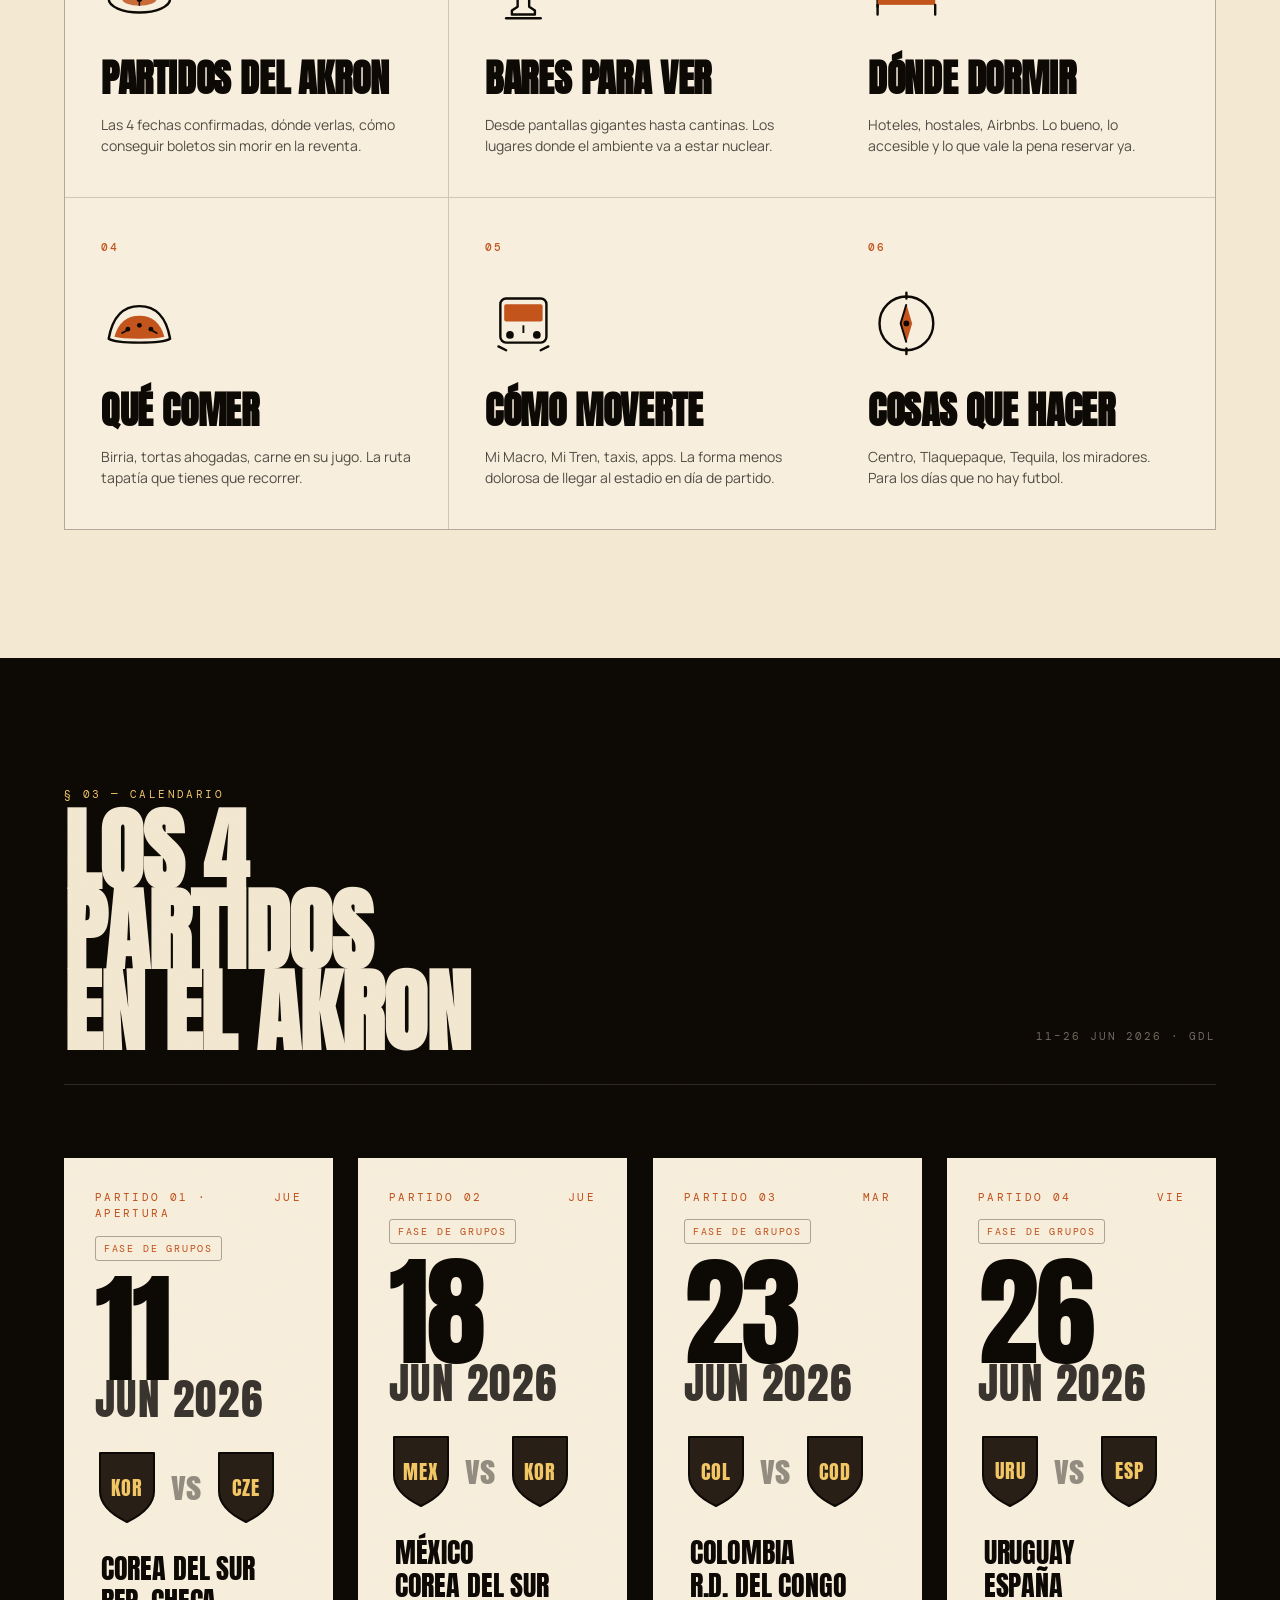
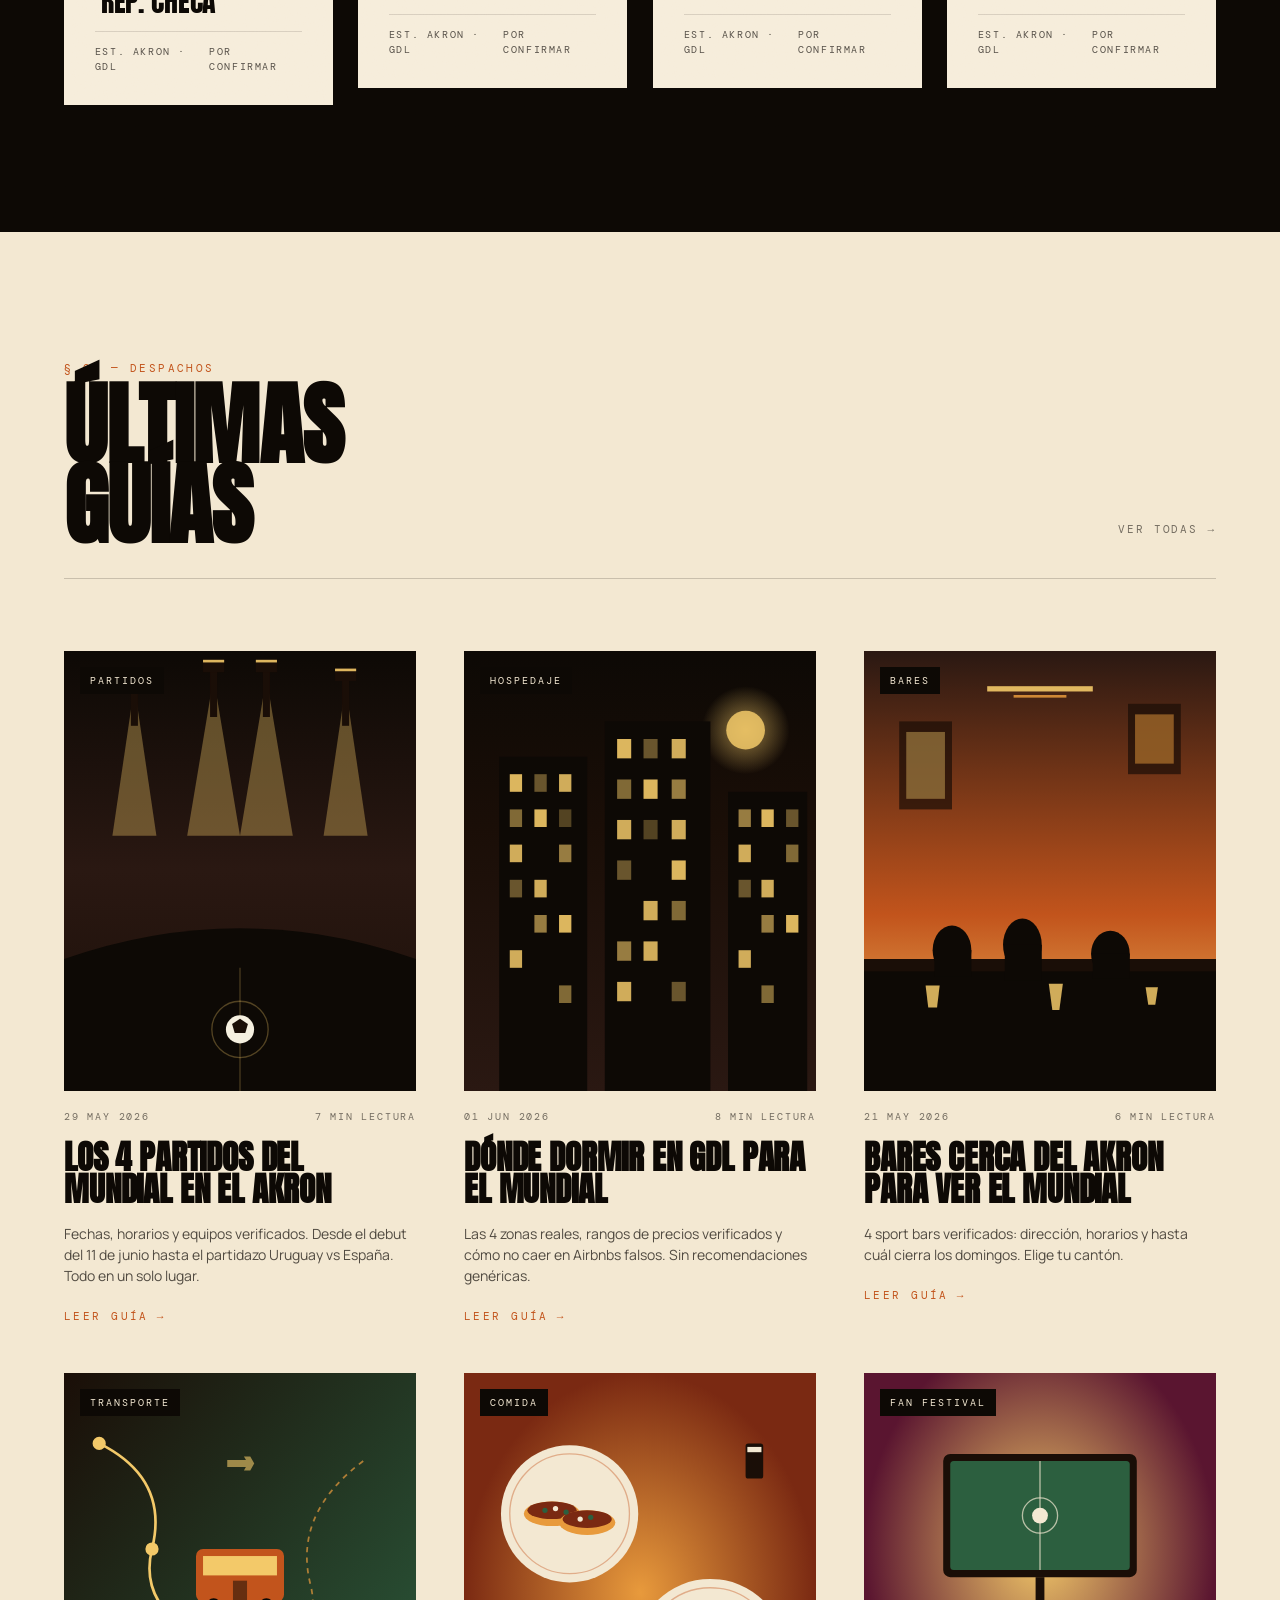
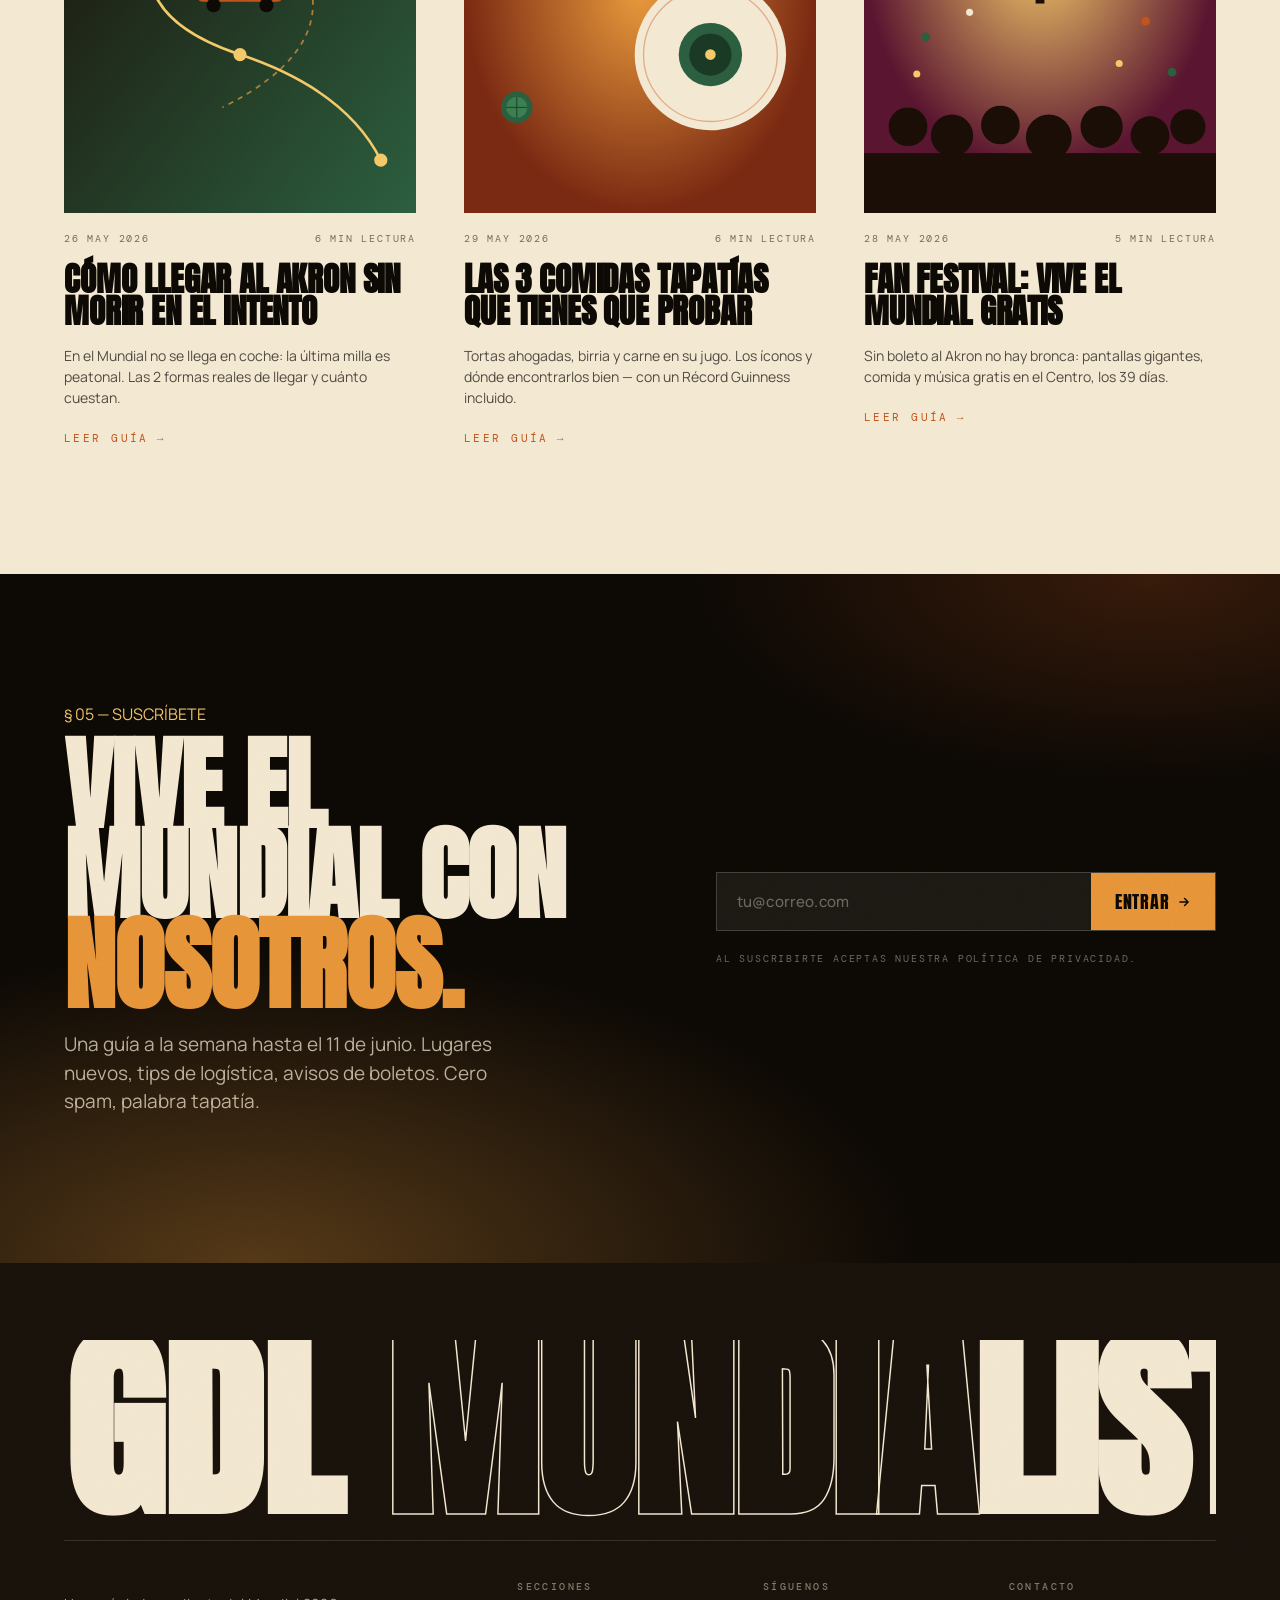
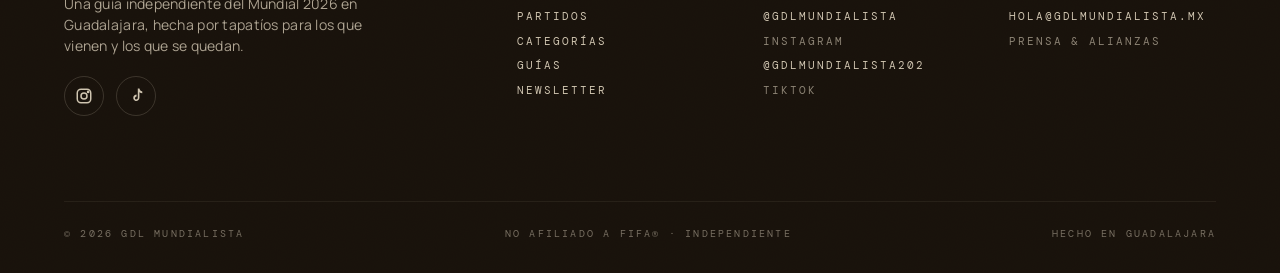
==== commit 0456285e: "Rename index (7).html to index.html" ====
--- a/index.html
+++ b/index.html
@@ -503,6 +503,88 @@
           <span class="guide-read">Leer guía</span>
         </a>
 
+        <a class="reveal reveal-d1 guide" href="hospedaje.html">
+          <div class="guide-cover">
+            <span class="guide-cat">Hospedaje</span>
+            <svg viewBox="0 0 400 500" preserveAspectRatio="xMidYMid slice">
+              <defs>
+                <linearGradient id="gc-hsp" x1="0" y1="0" x2="0" y2="1">
+                  <stop offset="0%" stop-color="#0d0905"/>
+                  <stop offset="40%" stop-color="#1a0e07"/>
+                  <stop offset="100%" stop-color="#2a1812"/>
+                </linearGradient>
+                <radialGradient id="gc-moon" cx="0.5" cy="0.5" r="0.5">
+                  <stop offset="0%" stop-color="#f3c969" stop-opacity="0.6"/>
+                  <stop offset="100%" stop-color="#f3c969" stop-opacity="0"/>
+                </radialGradient>
+              </defs>
+              <rect width="400" height="500" fill="url(#gc-hsp)"/>
+              <circle cx="320" cy="90" r="50" fill="url(#gc-moon)"/>
+              <circle cx="320" cy="90" r="22" fill="#f3c969" opacity="0.85"/>
+              <g fill="#0d0905">
+                <rect x="40" y="120" width="100" height="380"/>
+                <rect x="160" y="80" width="120" height="420"/>
+                <rect x="300" y="160" width="90" height="340"/>
+              </g>
+              <g fill="#f3c969">
+                <rect x="52" y="140" width="14" height="20" opacity="0.9"/>
+                <rect x="80" y="140" width="14" height="20" opacity="0.4"/>
+                <rect x="108" y="140" width="14" height="20" opacity="0.85"/>
+                <rect x="52" y="180" width="14" height="20" opacity="0.5"/>
+                <rect x="80" y="180" width="14" height="20" opacity="0.9"/>
+                <rect x="108" y="180" width="14" height="20" opacity="0.3"/>
+                <rect x="52" y="220" width="14" height="20" opacity="0.85"/>
+                <rect x="108" y="220" width="14" height="20" opacity="0.6"/>
+                <rect x="52" y="260" width="14" height="20" opacity="0.4"/>
+                <rect x="80" y="260" width="14" height="20" opacity="0.85"/>
+                <rect x="80" y="300" width="14" height="20" opacity="0.6"/>
+                <rect x="108" y="300" width="14" height="20" opacity="0.9"/>
+                <rect x="52" y="340" width="14" height="20" opacity="0.85"/>
+                <rect x="108" y="380" width="14" height="20" opacity="0.5"/>
+              </g>
+              <g fill="#f3c969">
+                <rect x="174" y="100" width="16" height="22" opacity="0.9"/>
+                <rect x="204" y="100" width="16" height="22" opacity="0.4"/>
+                <rect x="236" y="100" width="16" height="22" opacity="0.85"/>
+                <rect x="174" y="146" width="16" height="22" opacity="0.5"/>
+                <rect x="204" y="146" width="16" height="22" opacity="0.9"/>
+                <rect x="236" y="146" width="16" height="22" opacity="0.6"/>
+                <rect x="174" y="192" width="16" height="22" opacity="0.85"/>
+                <rect x="204" y="192" width="16" height="22" opacity="0.3"/>
+                <rect x="236" y="192" width="16" height="22" opacity="0.85"/>
+                <rect x="174" y="238" width="16" height="22" opacity="0.4"/>
+                <rect x="236" y="238" width="16" height="22" opacity="0.9"/>
+                <rect x="204" y="284" width="16" height="22" opacity="0.85"/>
+                <rect x="236" y="284" width="16" height="22" opacity="0.5"/>
+                <rect x="174" y="330" width="16" height="22" opacity="0.6"/>
+                <rect x="204" y="330" width="16" height="22" opacity="0.85"/>
+                <rect x="174" y="376" width="16" height="22" opacity="0.85"/>
+                <rect x="236" y="376" width="16" height="22" opacity="0.4"/>
+              </g>
+              <g fill="#f3c969">
+                <rect x="312" y="180" width="14" height="20" opacity="0.6"/>
+                <rect x="338" y="180" width="14" height="20" opacity="0.9"/>
+                <rect x="366" y="180" width="14" height="20" opacity="0.4"/>
+                <rect x="312" y="220" width="14" height="20" opacity="0.85"/>
+                <rect x="366" y="220" width="14" height="20" opacity="0.5"/>
+                <rect x="312" y="260" width="14" height="20" opacity="0.4"/>
+                <rect x="338" y="260" width="14" height="20" opacity="0.85"/>
+                <rect x="338" y="300" width="14" height="20" opacity="0.6"/>
+                <rect x="366" y="300" width="14" height="20" opacity="0.9"/>
+                <rect x="312" y="340" width="14" height="20" opacity="0.85"/>
+                <rect x="338" y="380" width="14" height="20" opacity="0.5"/>
+              </g>
+            </svg>
+          </div>
+          <div class="guide-meta">
+            <span>01 JUN 2026</span>
+            <span>8 MIN LECTURA</span>
+          </div>
+          <h3 class="guide-title">Dónde dormir en GDL para el Mundial</h3>
+          <p class="guide-snip">Las 4 zonas reales, rangos de precios verificados y cómo no caer en Airbnbs falsos. Sin recomendaciones genéricas.</p>
+          <span class="guide-read">Leer guía</span>
+        </a>
+
         <a class="reveal reveal-d1 guide" href="bares.html">
           <div class="guide-cover">
             <span class="guide-cat">Bares</span>
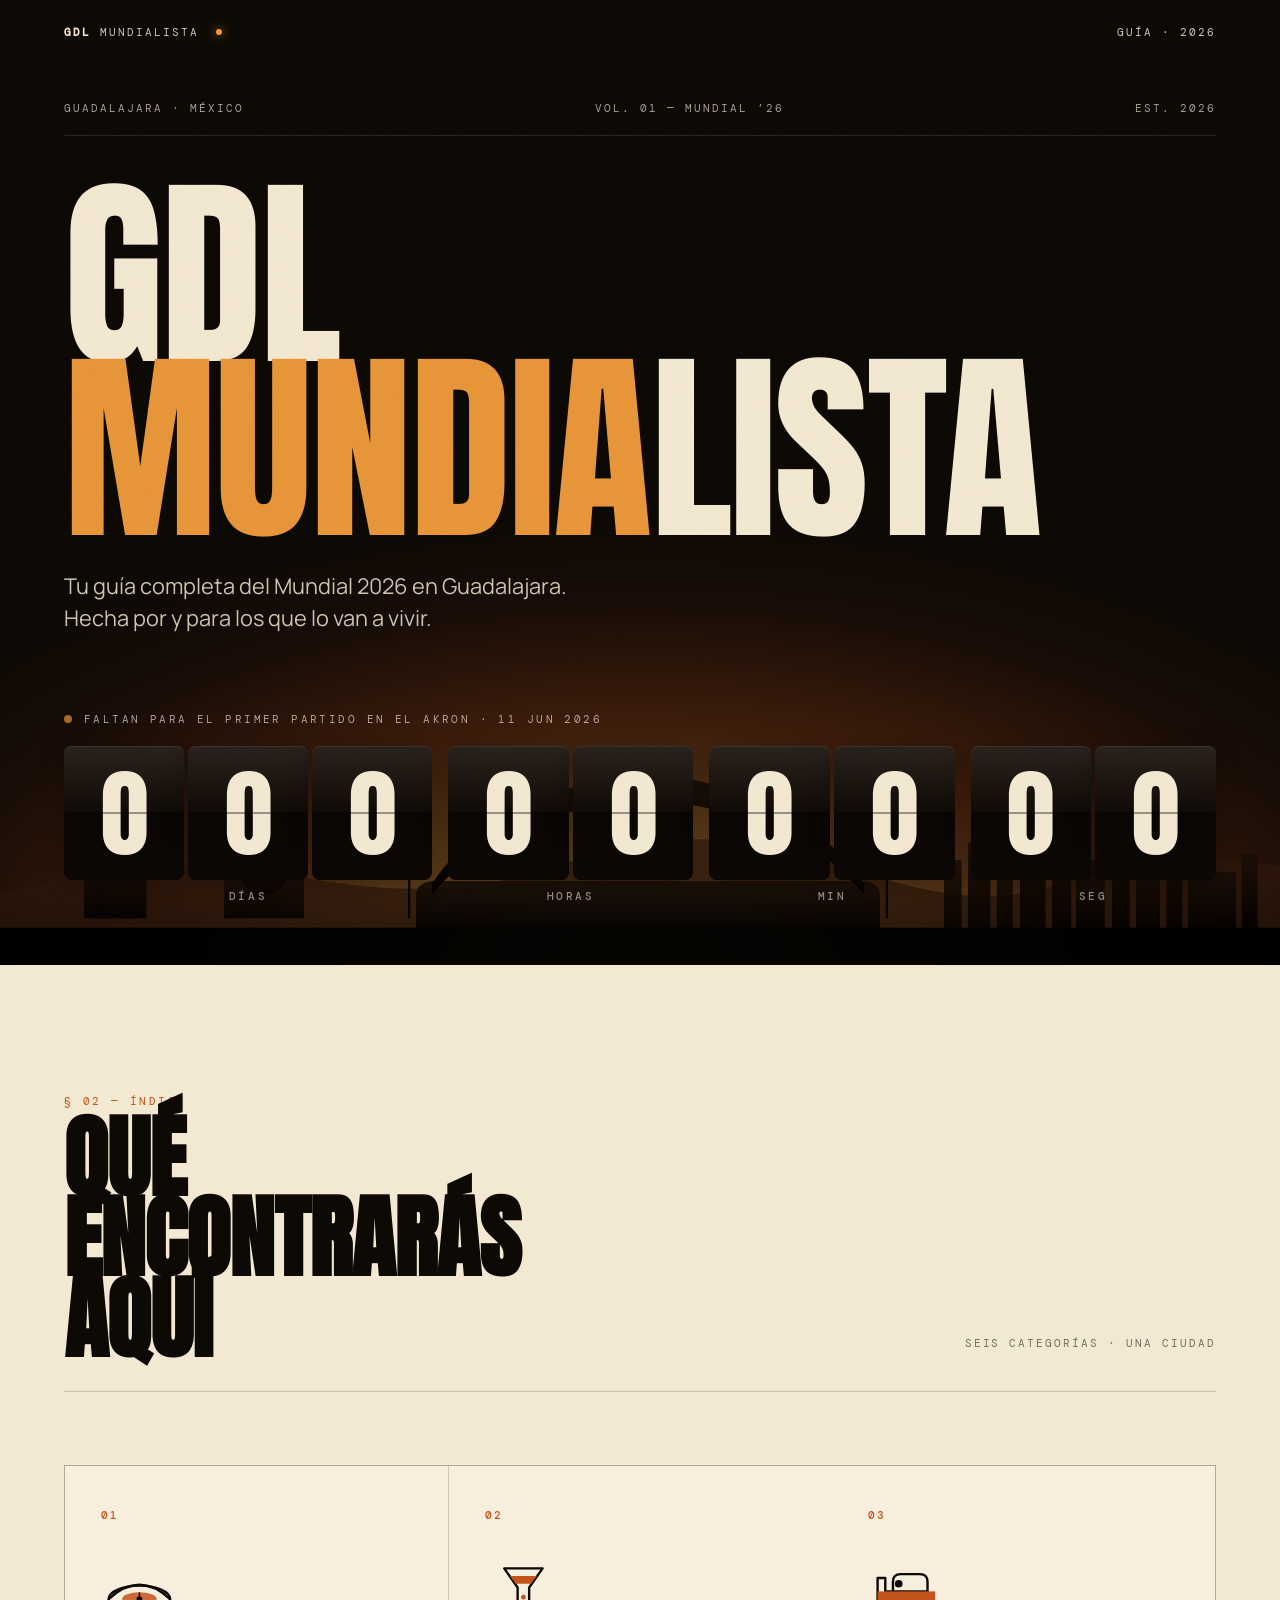
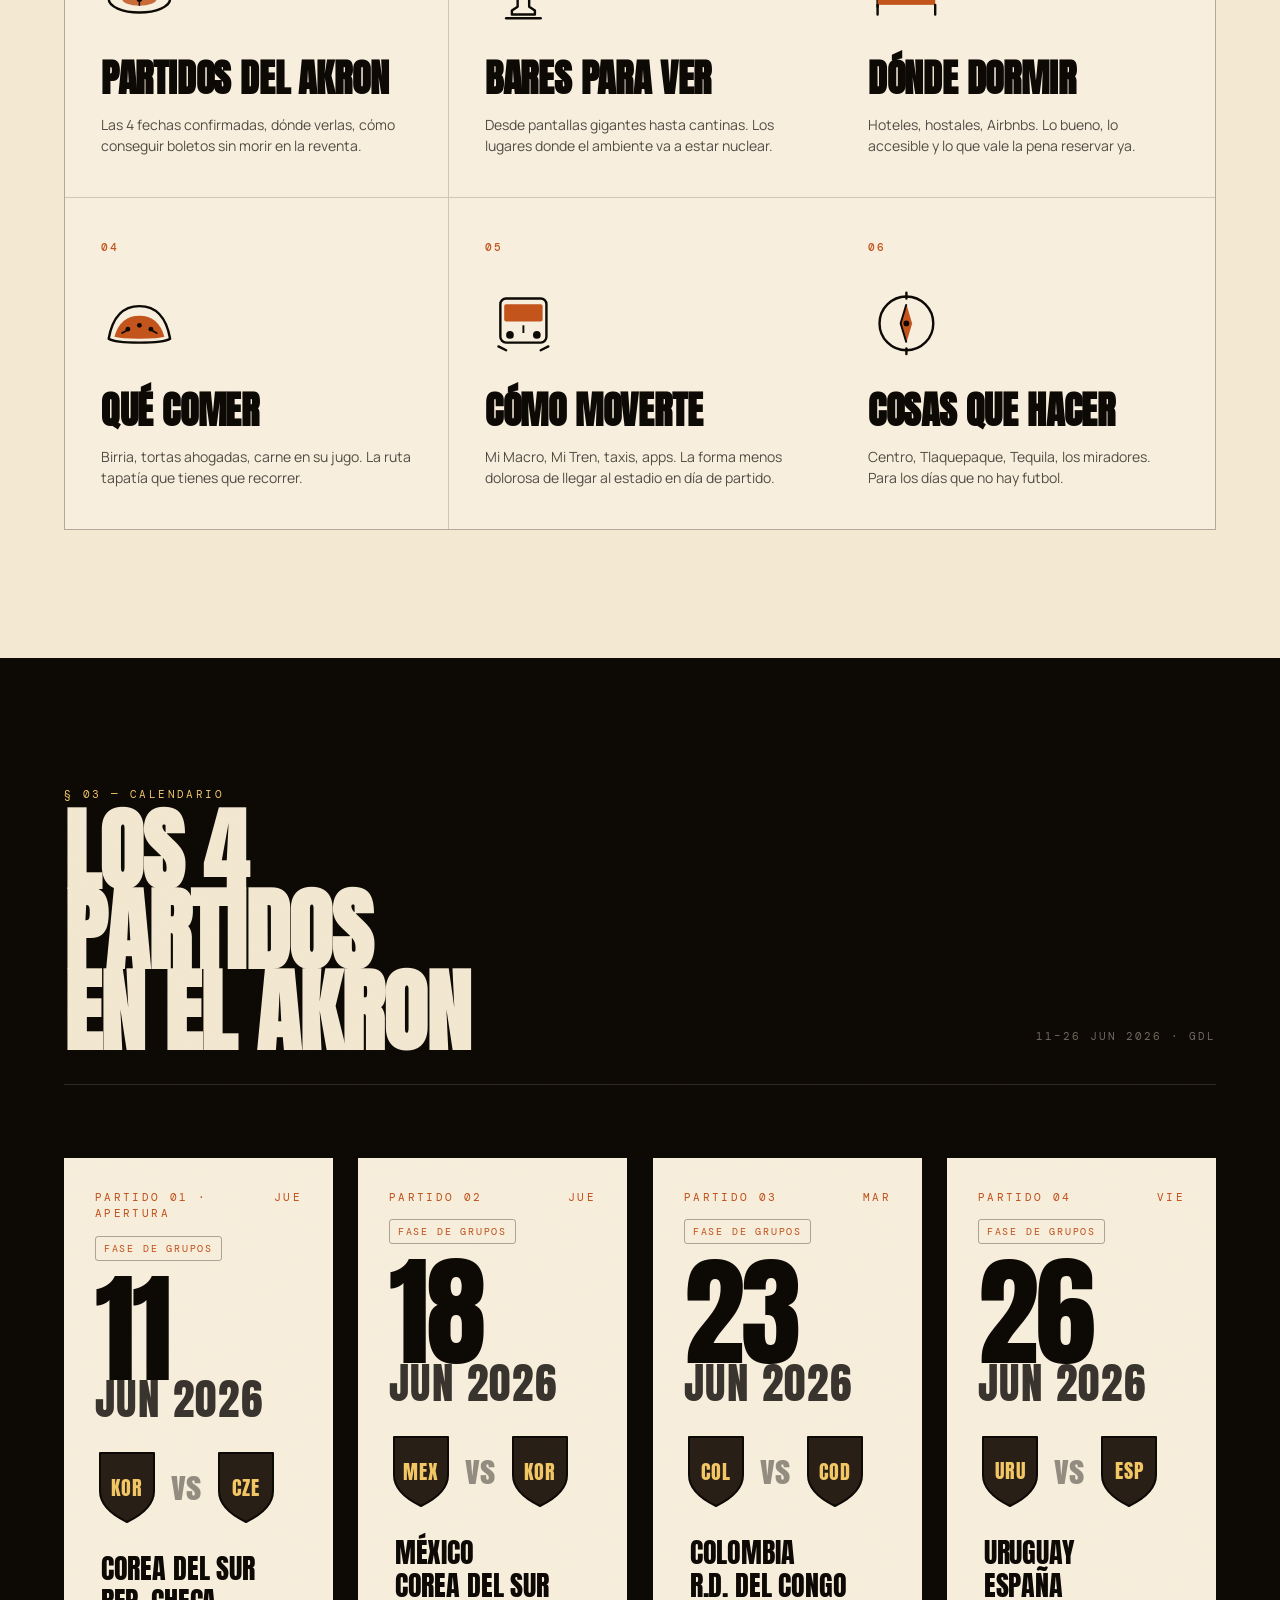
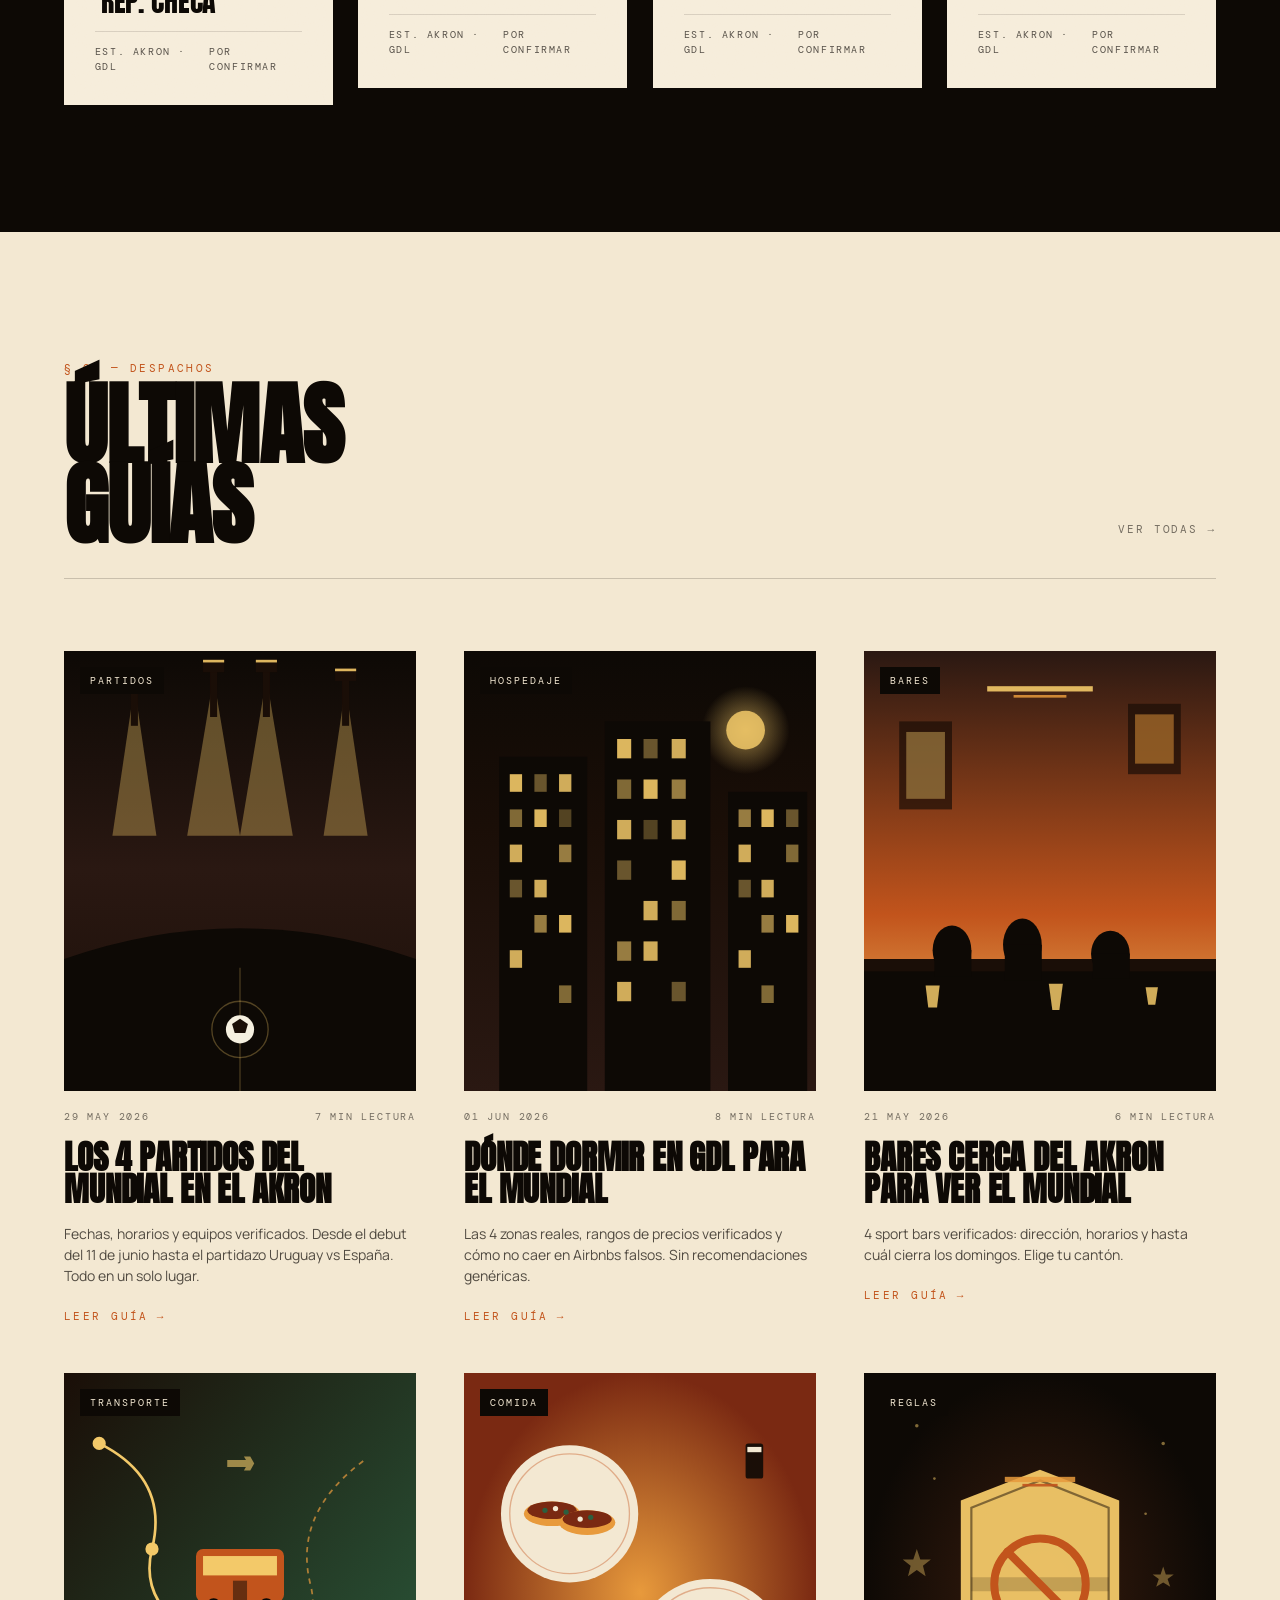
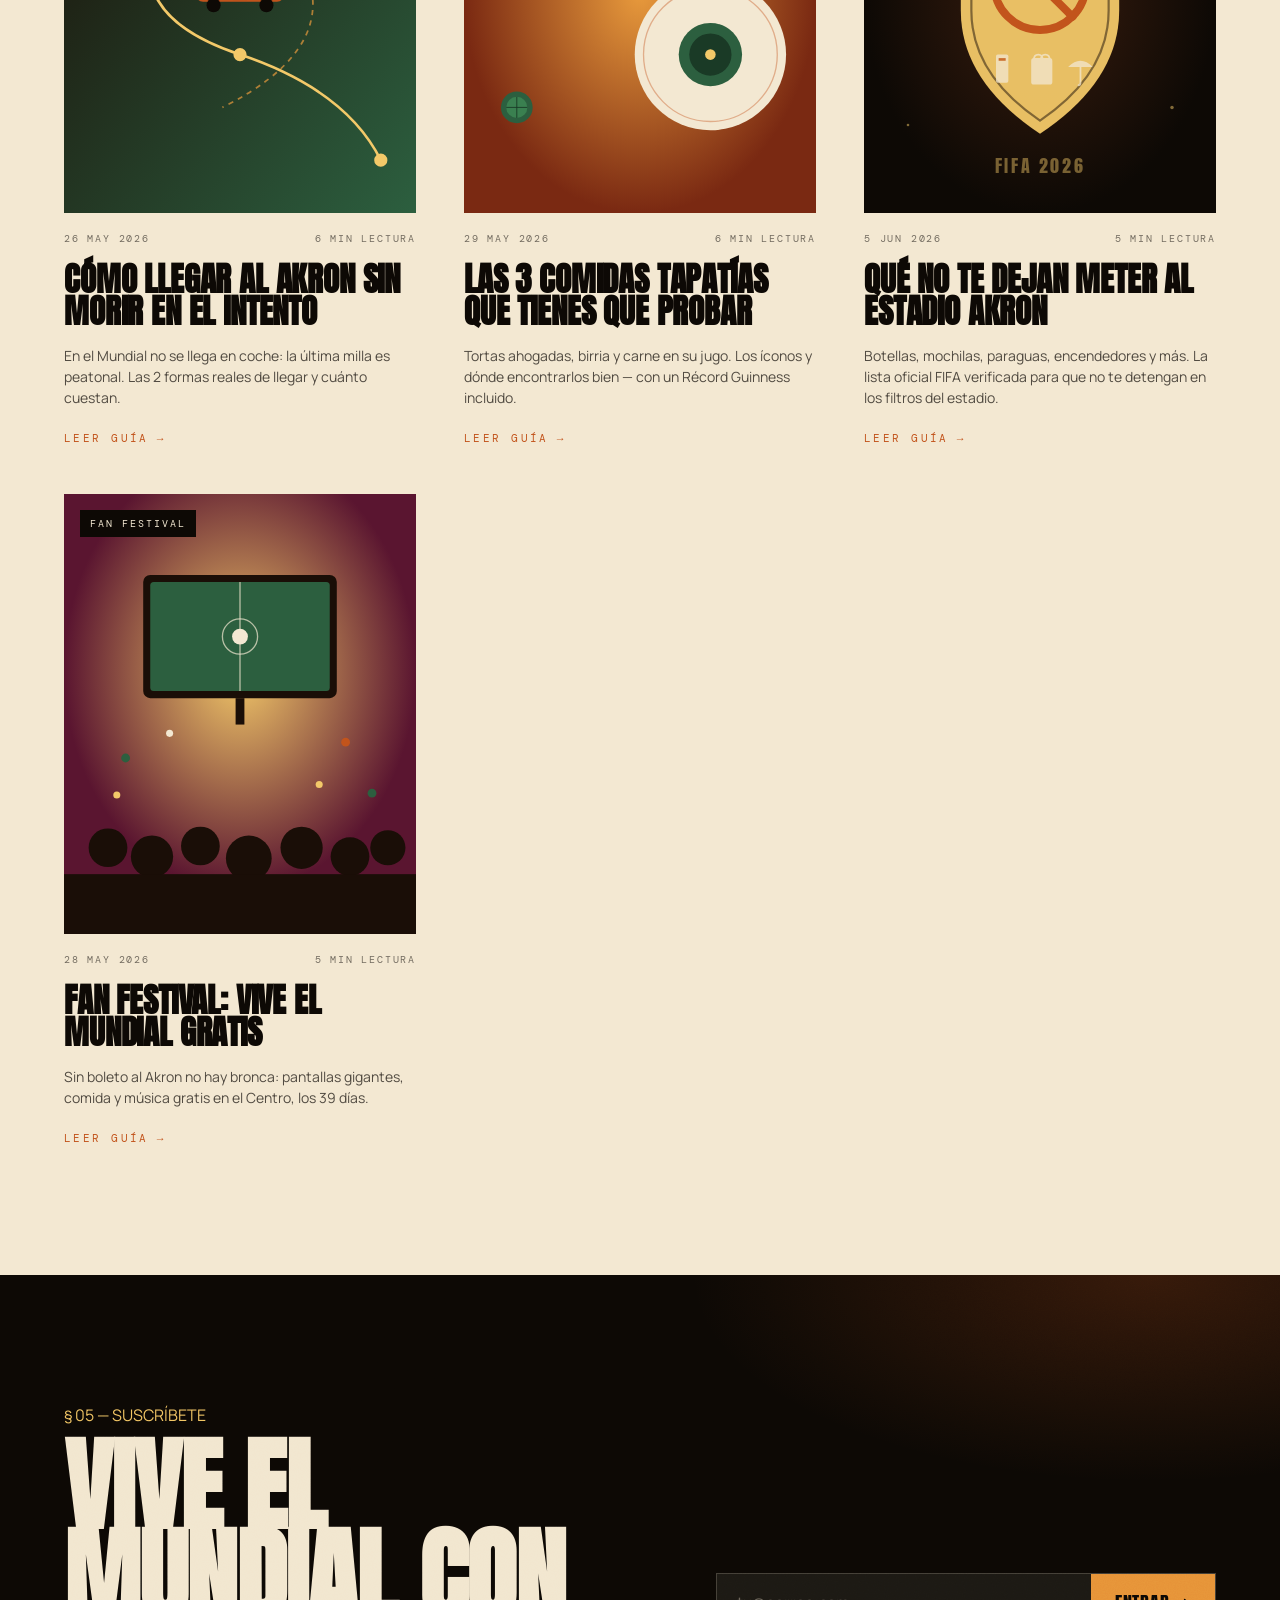
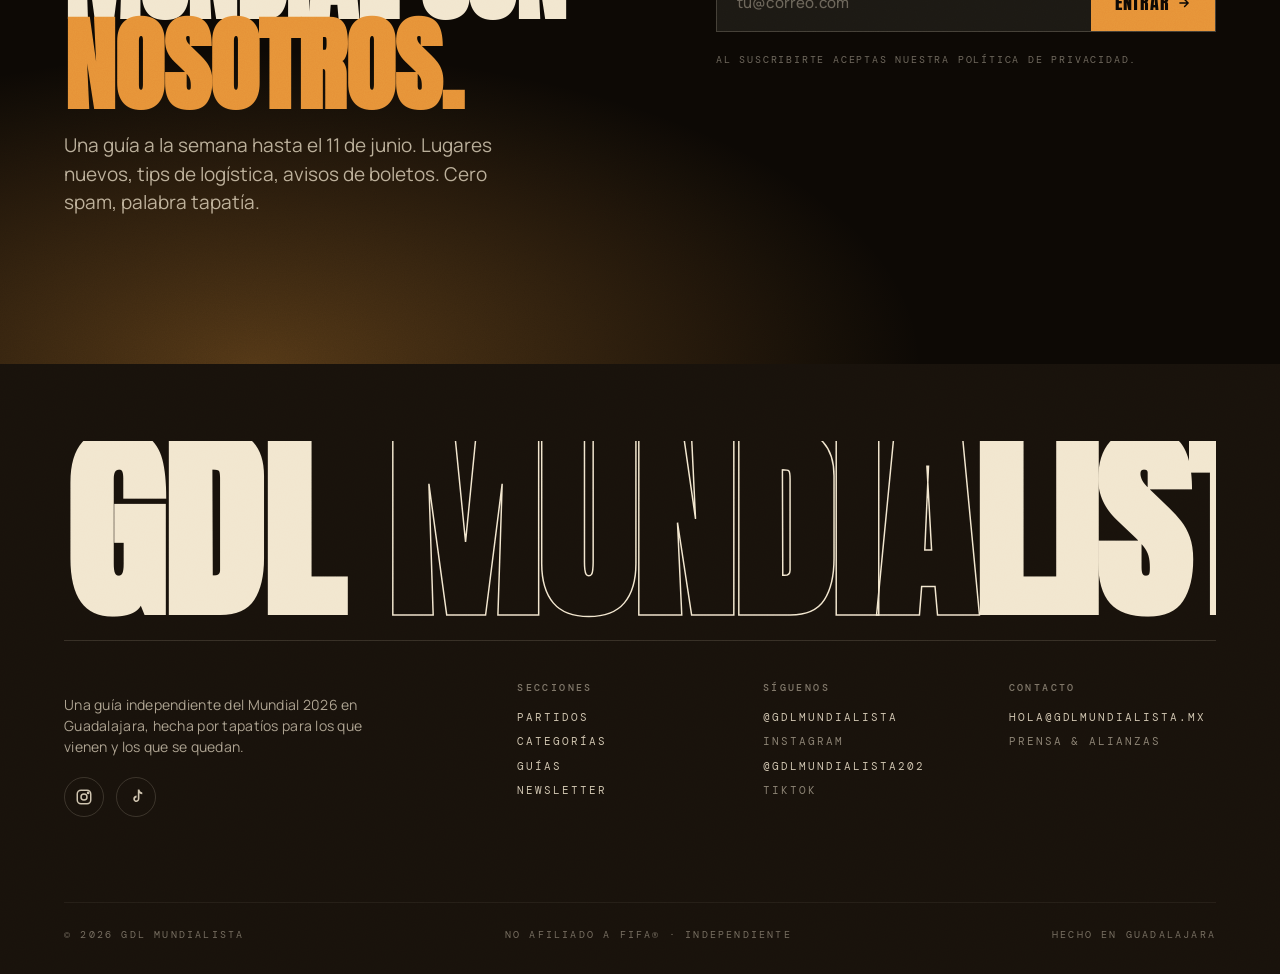
==== commit dbd1b164: "Rename index (9).html to index.html" ====
--- a/index.html
+++ b/index.html
@@ -33,7 +33,23 @@
 <link href="https://fonts.googleapis.com/css2?family=Anton&family=Manrope:wght@300;400;500;600;700;800&family=DM+Mono:wght@400;500&display=swap" rel="stylesheet">
 
 <link rel="stylesheet" href="styles.css">
-</head>
+<!-- otras cosas del head... -->
+   
+   <!-- Google Analytics (GA4) -->
+   <script async src="https://www.googletagmanager.com/gtag/js?id=G-32QBSR5JQ1"></script>
+   <script>
+     window.dataLayer = window.dataLayer || [];
+     function gtag(){dataLayer.push(arguments);}
+     gtag('js', new Date());
+     gtag('config', 'G-32QBSR5JQ1');
+   </script>
+<meta property="og:image" content="https://gdl-mundialista.vercel.app/og/gdl-mundialista.jpg">
+<meta property="og:image:width" content="1200">
+<meta property="og:image:height" content="630">
+<meta property="og:image:alt" content="GDL Mundialista — Guía del Mundial 2026 en Guadalajara">
+<meta name="twitter:image" content="https://gdl-mundialista.vercel.app/og/gdl-mundialista.jpg">
+<meta property="og:url" content="https://gdl-mundialista.vercel.app/">
+<link rel="canonical" href="https://gdl-mundialista.vercel.app/"></head>
 <body>
 
 <div class="page p-amber d-balanced">
@@ -717,6 +733,61 @@
           <span class="guide-read">Leer guía</span>
         </a>
 
+        <a class="reveal reveal-d4 guide" href="reglas-estadio.html">
+          <div class="guide-cover">
+            <span class="guide-cat">Reglas</span>
+            <svg viewBox="0 0 400 500" preserveAspectRatio="xMidYMid slice">
+              <defs>
+                <radialGradient id="gc7" cx="0.5" cy="0.5">
+                  <stop offset="0%" stop-color="#3a1d0e"/>
+                  <stop offset="100%" stop-color="#0d0905"/>
+                </radialGradient>
+              </defs>
+              <rect width="400" height="500" fill="url(#gc7)"/>
+              <g fill="#f3c969" opacity="0.5">
+                <circle cx="60" cy="60" r="2"/>
+                <circle cx="340" cy="80" r="2"/>
+                <circle cx="80" cy="120" r="1.5"/>
+                <circle cx="320" cy="160" r="1.5"/>
+                <circle cx="50" cy="400" r="1.5"/>
+                <circle cx="350" cy="380" r="2"/>
+              </g>
+              <polygon points="60,200 64,212 76,212 67,219 70,231 60,224 50,231 53,219 44,212 56,212" fill="#f3c969" opacity="0.4"/>
+              <polygon points="340,220 343,229 352,229 345,234 348,243 340,238 332,243 335,234 328,229 337,229" fill="#f3c969" opacity="0.4"/>
+              <path d="M200 110 L290 145 L290 270 Q290 350 200 410 Q110 350 110 270 L110 145 Z" fill="#f3c969" opacity="0.95"/>
+              <path d="M200 122 L278 153 L278 270 Q278 342 200 395 Q122 342 122 270 L122 153 Z" fill="none" stroke="#1a0e07" stroke-width="2.5" opacity="0.5"/>
+              <rect x="160" y="118" width="80" height="6" fill="#e89a3c" opacity="0.85"/>
+              <rect x="180" y="126" width="40" height="3" fill="#c2541c" opacity="0.9"/>
+              <path d="M122 232 L278 232 L278 248 L122 248 Z" fill="#1a0e07" opacity="0.18"/>
+              <circle cx="200" cy="240" r="52" fill="none" stroke="#c2541c" stroke-width="9"/>
+              <line x1="163" y1="203" x2="237" y2="277" stroke="#c2541c" stroke-width="9" stroke-linecap="round"/>
+              <g opacity="0.75">
+                <g transform="translate(150 320)">
+                  <rect x="0" y="0" width="14" height="32" rx="2" fill="#f3e8d2"/>
+                  <rect x="3" y="4" width="8" height="3" fill="#c2541c"/>
+                </g>
+                <g transform="translate(190 318)">
+                  <rect x="0" y="6" width="24" height="30" rx="3" fill="#f3e8d2"/>
+                  <path d="M3 8 Q3 2 8 2 Q13 2 13 8 M11 8 Q11 2 16 2 Q21 2 21 8" fill="none" stroke="#f3e8d2" stroke-width="2"/>
+                </g>
+                <g transform="translate(232 322)">
+                  <path d="M0 12 Q14 -2 28 12 Z" fill="#f3e8d2"/>
+                  <line x1="14" y1="12" x2="14" y2="30" stroke="#f3e8d2" stroke-width="2"/>
+                  <path d="M14 30 Q14 33 11 33" fill="none" stroke="#f3e8d2" stroke-width="2"/>
+                </g>
+              </g>
+              <text x="200" y="455" text-anchor="middle" font-family="Anton, sans-serif" font-size="20" fill="#f3c969" opacity="0.45" letter-spacing="3">FIFA 2026</text>
+            </svg>
+          </div>
+          <div class="guide-meta">
+            <span>5 JUN 2026</span>
+            <span>5 MIN LECTURA</span>
+          </div>
+          <h3 class="guide-title">Qué NO te dejan meter al Estadio Akron</h3>
+          <p class="guide-snip">Botellas, mochilas, paraguas, encendedores y más. La lista oficial FIFA verificada para que no te detengan en los filtros del estadio.</p>
+          <span class="guide-read">Leer guía</span>
+        </a>
+
         <a class="reveal reveal-d3 guide" href="fan-fest.html">
           <div class="guide-cover">
             <span class="guide-cat">Fan Festival</span>
